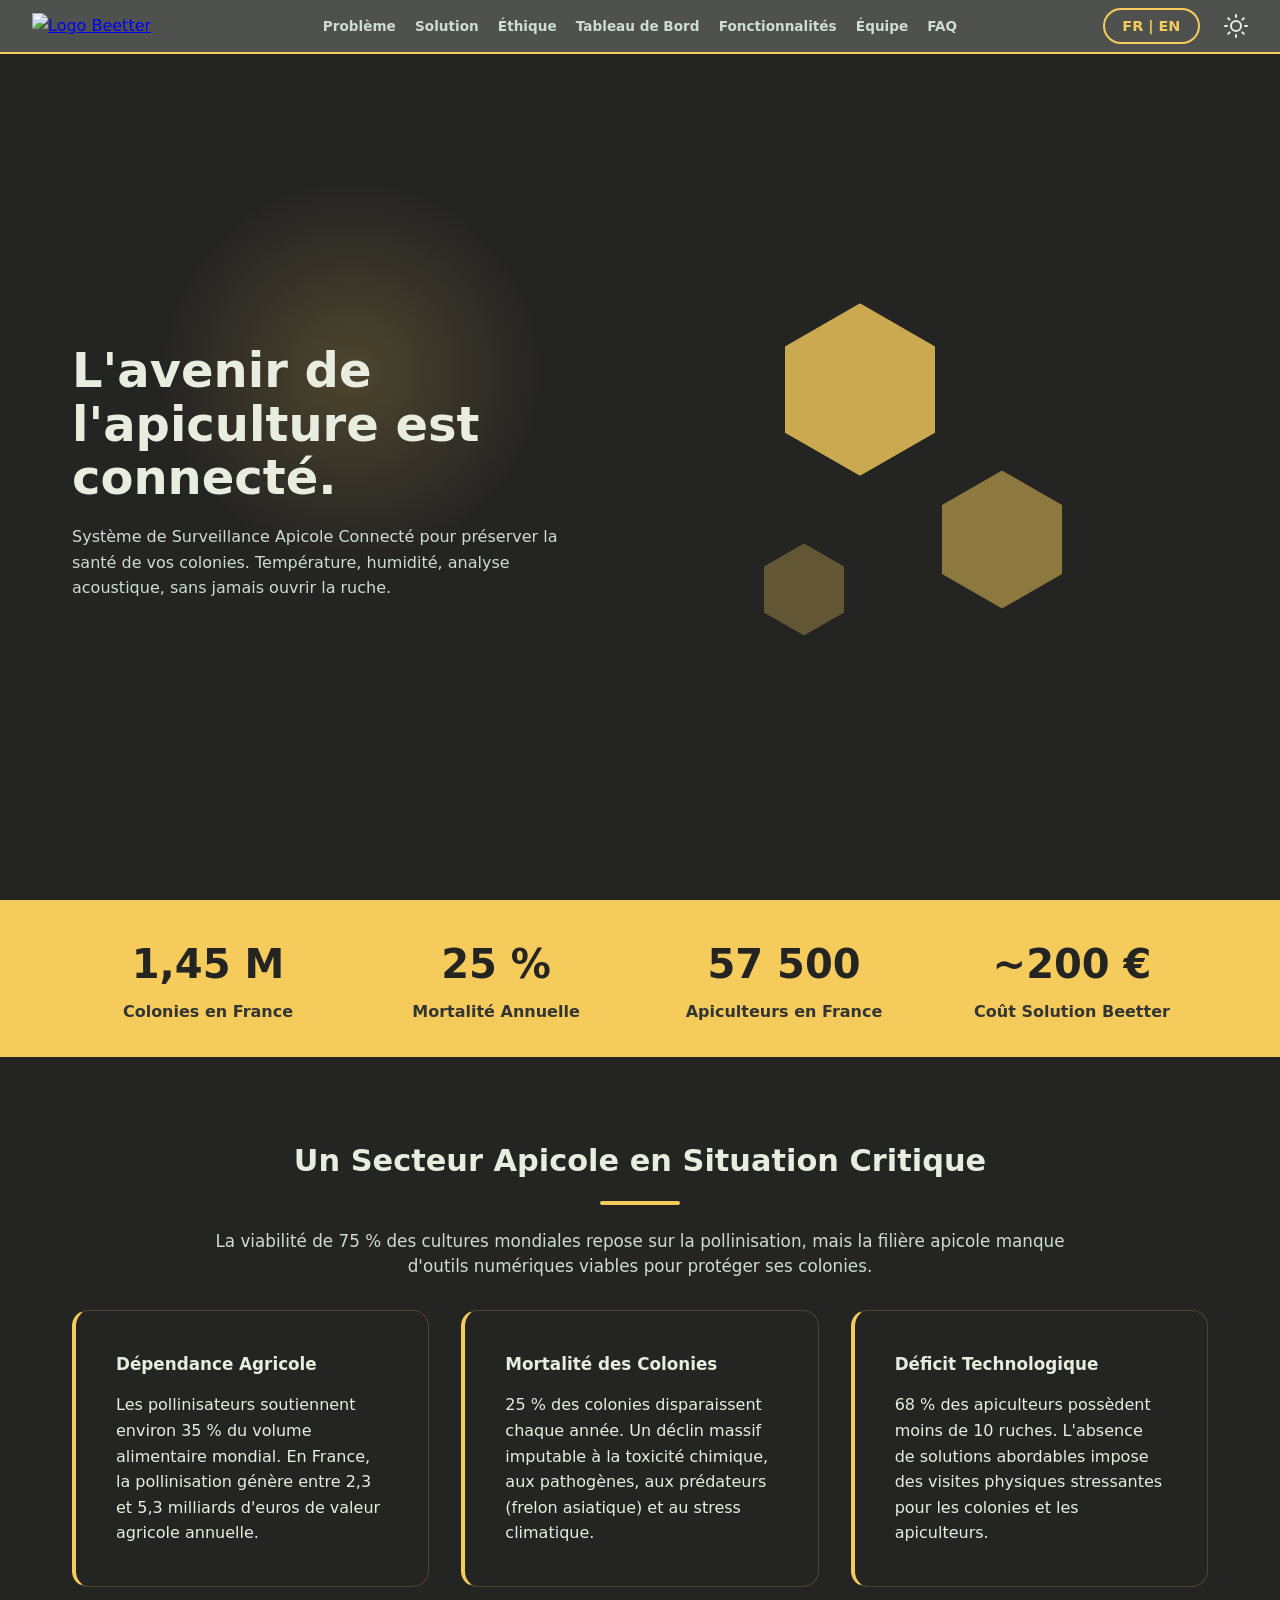
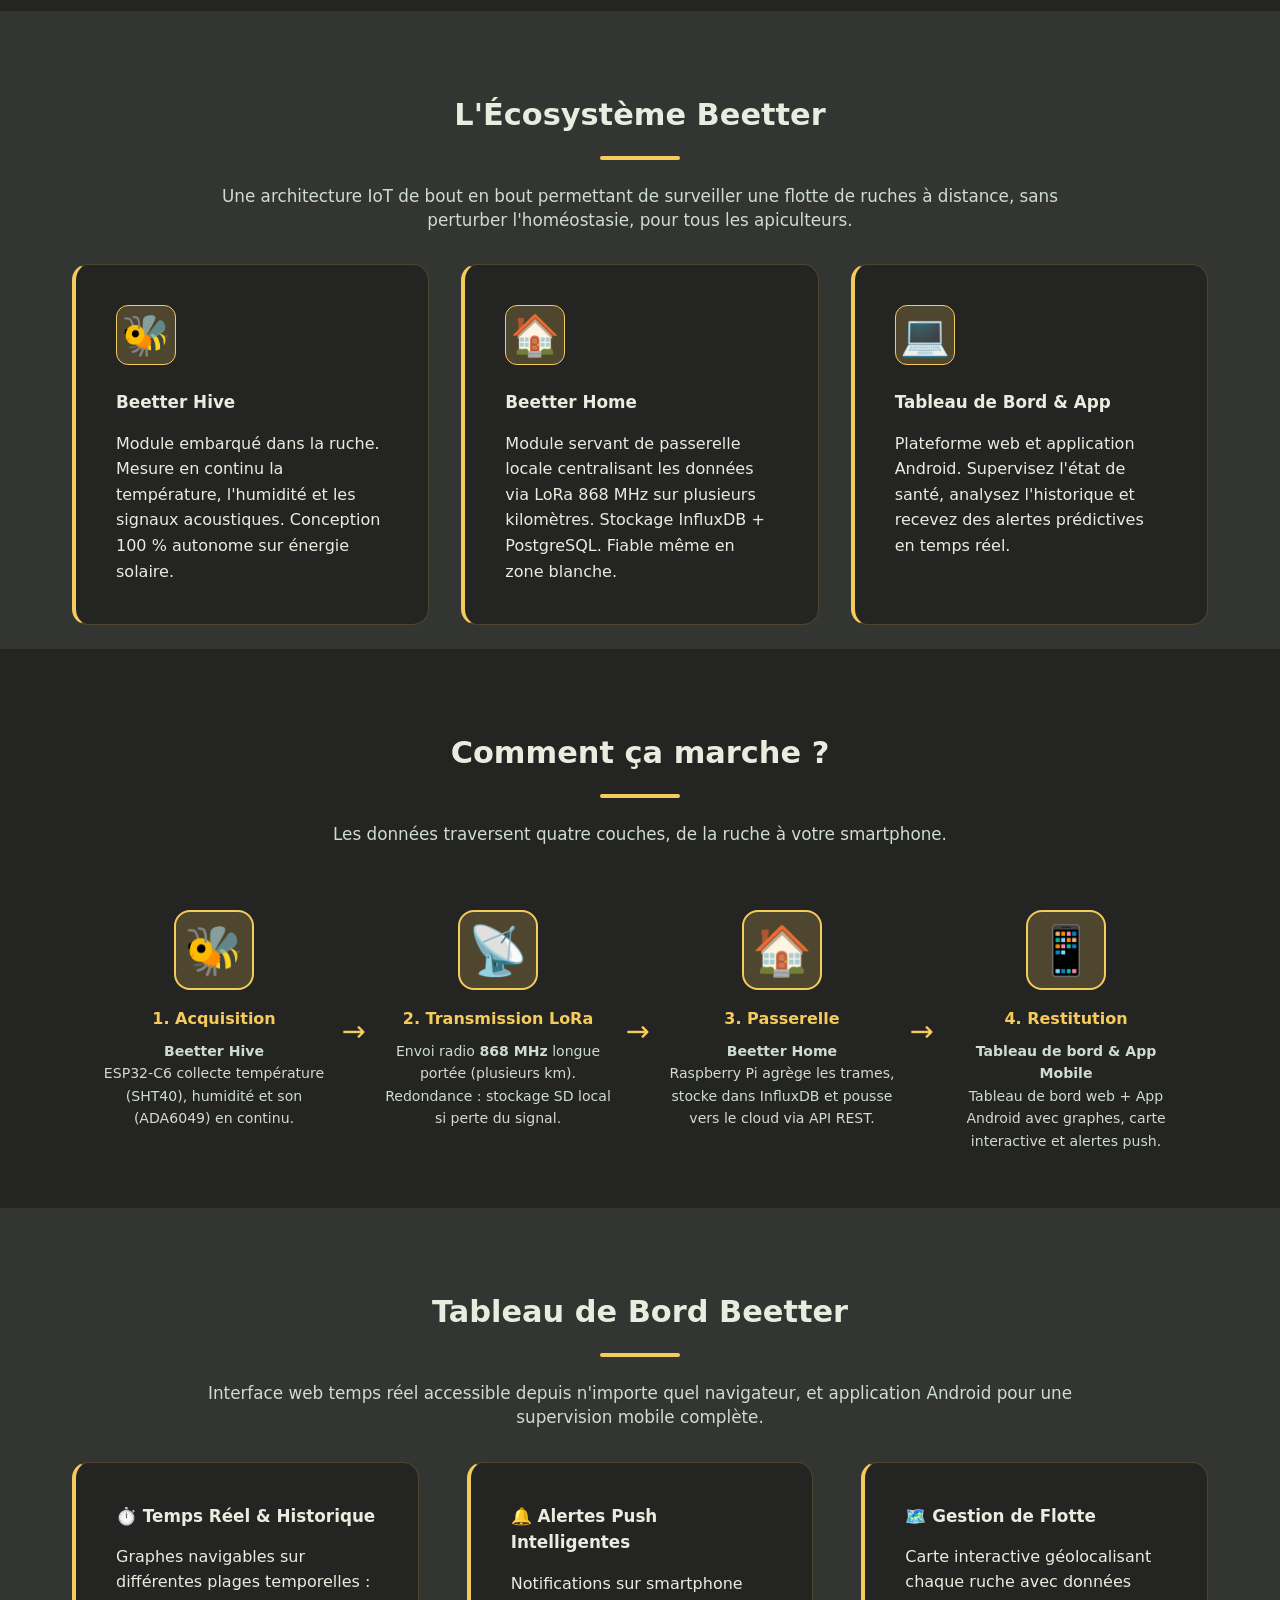
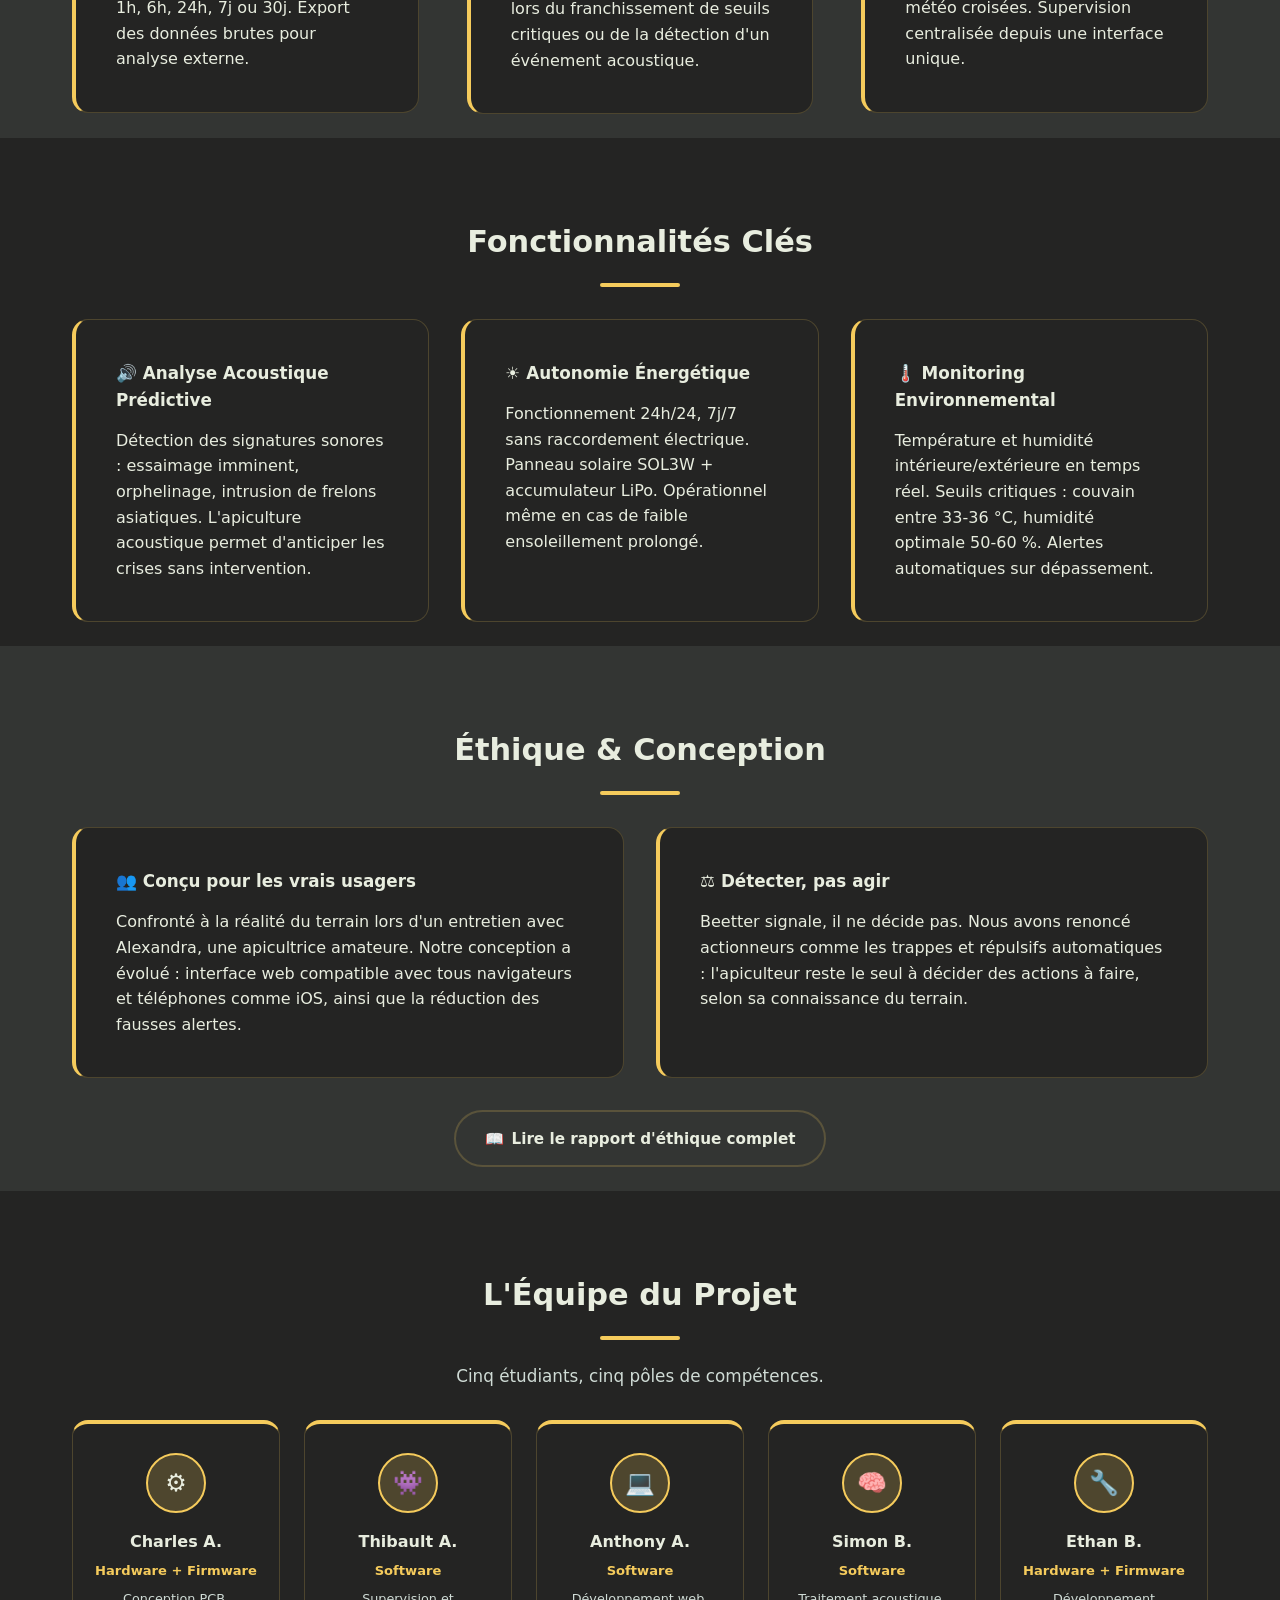
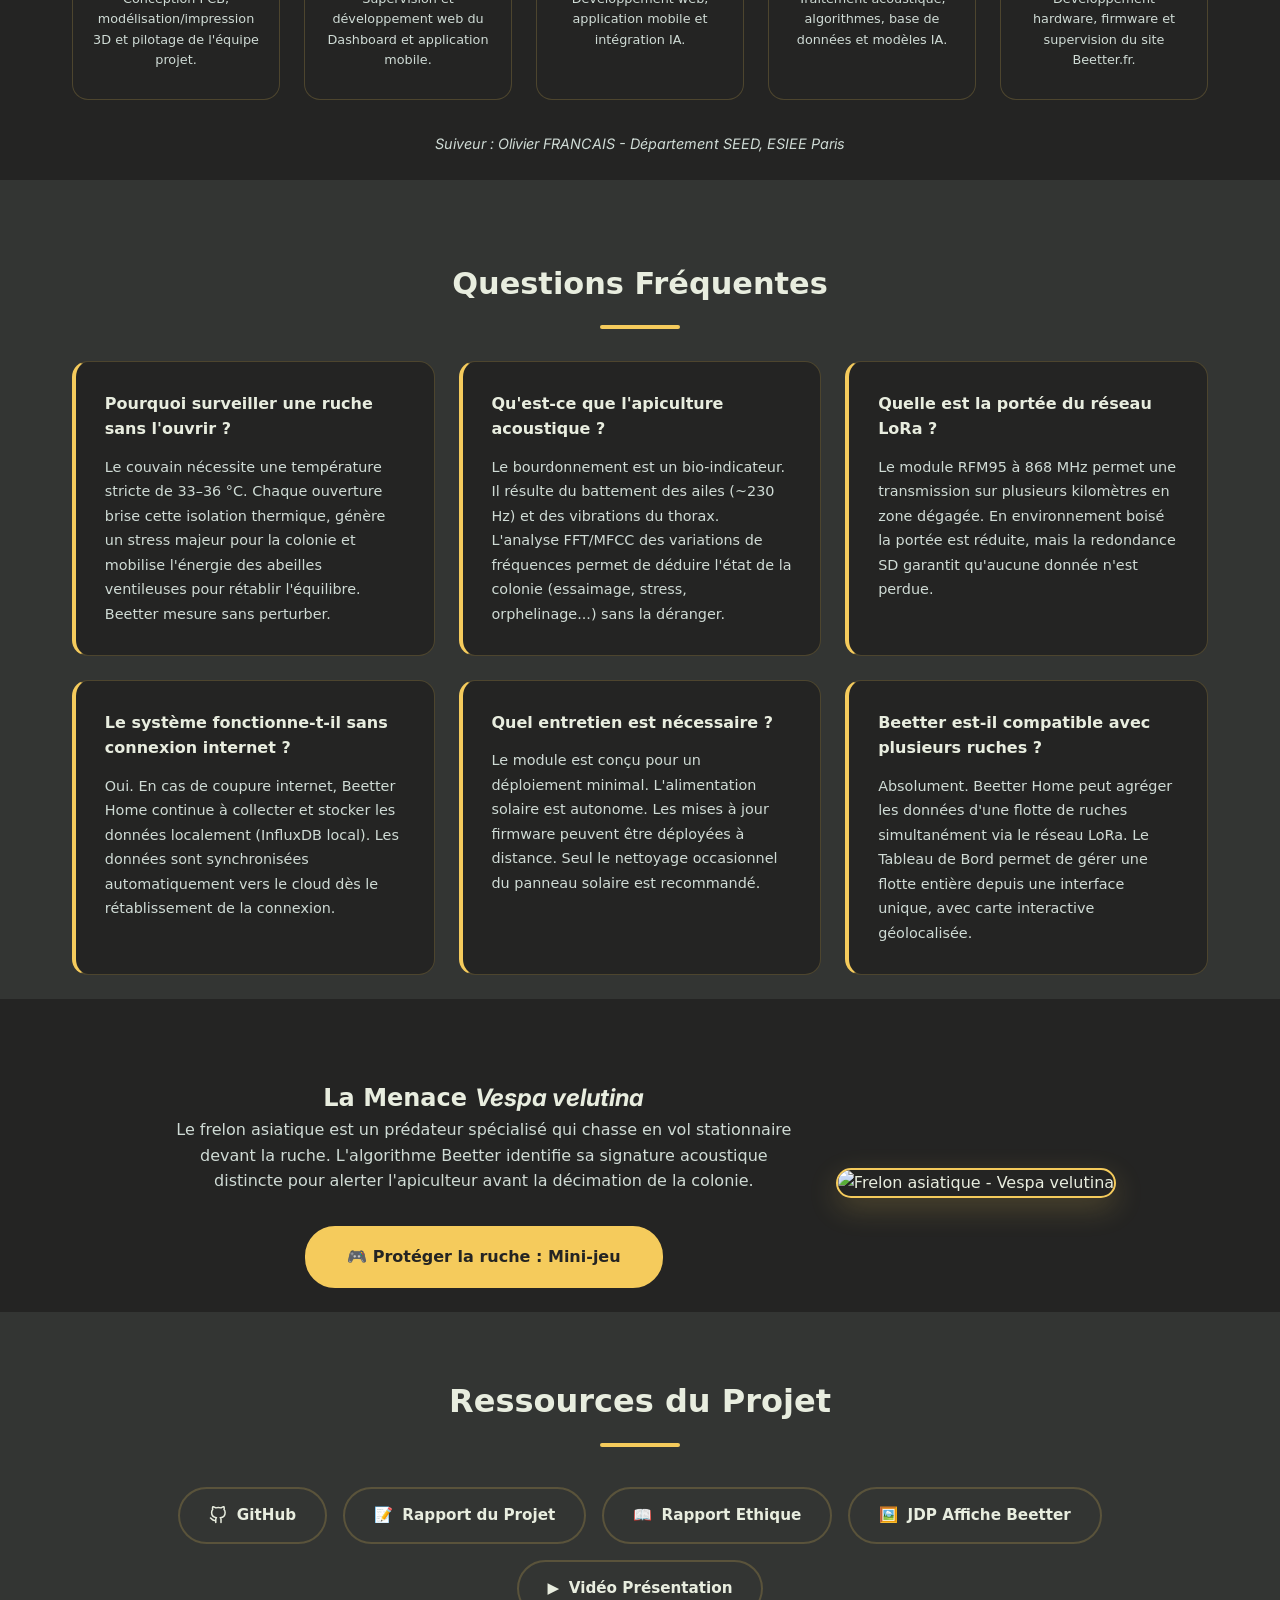
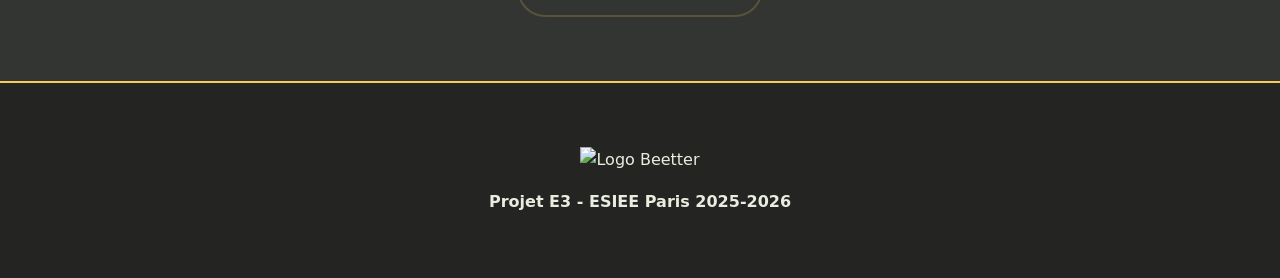
==== website/index.html @ 5e24d837 "fix : poster + ytb link" ====
<!DOCTYPE html>
<html lang="fr">
<!-- Page uses bilingual spans with lang-specific classes. FR/EN content is toggled by updating the root lang attribute. -->
<head>
    <meta charset="UTF-8">
    <meta name="viewport" content="width=device-width, initial-scale=1.0">

    <!-- SEO -->
    <title>Beetter - Surveillance apicole</title>
    <meta name="description" content="Système de Surveillance Apicole Connecté. Visualisation en temps réel de vos ruches : température, humidité, analyse acoustique prédictive.">

    <!-- Open Graph (partage réseaux sociaux) -->
    <meta property="og:title" content="Beetter - Surveillance apicole">
    <meta property="og:description" content="Système de Surveillance Apicole Connecté pour préserver la santé de vos colonies. Température, humidité, analyse acoustique, sans jamais ouvrir la ruche.">
    <meta property="og:image" content="https://beetter.fr/Logo_B.png">
    <meta property="og:url" content="https://beetter.fr">
    <meta property="og:type" content="website">
    <meta name="twitter:card" content="summary_large_image">

    <!-- Favicon -->
    <link rel="icon" type="image/png" href="Logo_B.png">

    <!-- Polices : preconnect avant le chargement pour éviter le FOIT sur OVH -->
    <link rel="preconnect" href="https://fonts.googleapis.com">
    <link rel="preconnect" href="https://fonts.gstatic.com" crossorigin>
    <link href="https://fonts.googleapis.com/css2?family=Inter:wght@300;400;600;800&display=swap" rel="stylesheet">

    <!-- CSS local après les polices -->
    <link rel="stylesheet" href="style.css">
    <style>
        /* Bouton FR|EN — harmonisé avec mini-jeu.html */
        .lang-btn {
            display: inline-flex;
            align-items: center;
            justify-content: center;
            padding: 0.5rem 1.1rem;
            font-family: 'Inter', system-ui, sans-serif;
            font-size: 0.9rem;
            font-weight: 700;
            border: 2px solid var(--accent);
            border-radius: 20px;
            background: transparent;
            color: var(--accent);
            cursor: pointer;
            white-space: nowrap;
            transition: transform 0.2s ease, box-shadow 0.2s ease,
                        background-color 0.2s ease, color 0.2s ease;
        }
        .lang-btn:hover {
            background-color: var(--accent);
            color: #242423;
            transform: translateY(-1px);
            box-shadow: 0 6px 14px var(--shadow-accent);
        }
        /* Centrage pour la section Vespa velutina */
        .vespa-grid {
            display: flex;
            align-items: center;
            justify-content: center;
            gap: 2rem;
            flex-wrap: wrap;
        }
        .vespa-grid .game-content {
            text-align: center;
            max-width: 640px;
        }
        .vespa-grid .game-image {
            display: flex;
            justify-content: center;
        }
    </style>
</head>
<body>

    <!-- ══════════════════════ NAVBAR ══════════════════════ -->
    <!-- Main site navigation with logo, section anchors, language and theme toggles. -->
    <nav class="navbar">
        <a href="#" class="logo">
            <img src="Logo Beetter.svg" alt="Logo Beetter" class="logo-img">
        </a>

        <!-- Scrim overlay (mobile) -->
        <div class="nav-scrim" id="nav-scrim"></div>

        <ul class="nav-links" id="nav-links">
            <li><a href="#problematique" class="lang-fr">Problème</a><a href="#problematique" class="lang-en">Problem</a></li>
            <li><a href="#solution" class="lang-fr">Solution</a><a href="#solution" class="lang-en">Solution</a></li>
            <li><a href="#ethique" class="lang-fr">Éthique</a><a href="#ethique" class="lang-en">Ethics</a></li>
            <li><a href="#dashboard" class="lang-fr">Tableau de Bord</a><a href="#dashboard" class="lang-en">Dashboard</a></li>
            <li><a href="#technologie" class="lang-fr">Fonctionnalités</a><a href="#technologie" class="lang-en">Features</a></li>
            <li><a href="#equipe" class="lang-fr">Équipe</a><a href="#equipe" class="lang-en">Team</a></li>
            <li><a href="#faq">FAQ</a></li>
        </ul>

        <div class="nav-controls">
            <button id="lang-toggle" class="lang-btn" aria-label="Changer de langue">FR | EN</button>
            <button id="theme-toggle" class="theme-btn" aria-label="Basculer le thème">
                <svg id="moon-icon" xmlns="http://www.w3.org/2000/svg" width="24" height="24" viewBox="0 0 24 24" fill="none" stroke="currentColor" stroke-width="2" stroke-linecap="round" stroke-linejoin="round"><path d="M21 12.79A9 9 0 1 1 11.21 3 7 7 0 0 0 21 12.79z"></path></svg>
                <svg id="sun-icon" xmlns="http://www.w3.org/2000/svg" width="24" height="24" viewBox="0 0 24 24" fill="none" stroke="currentColor" stroke-width="2" stroke-linecap="round" stroke-linejoin="round" style="display:none;"><circle cx="12" cy="12" r="5"></circle><line x1="12" y1="1" x2="12" y2="3"></line><line x1="12" y1="21" x2="12" y2="23"></line><line x1="4.22" y1="4.22" x2="5.64" y2="5.64"></line><line x1="18.36" y1="18.36" x2="19.78" y2="19.78"></line><line x1="1" y1="12" x2="3" y2="12"></line><line x1="21" y1="12" x2="23" y2="12"></line><line x1="4.22" y1="19.78" x2="5.64" y2="18.36"></line><line x1="18.36" y1="5.64" x2="19.78" y2="4.22"></line></svg>
            </button>
            <button class="hamburger" id="hamburger" aria-label="Ouvrir le menu" aria-expanded="false">
                <span></span><span></span><span></span>
            </button>
        </div>
    </nav>

    <!-- ══════════════════════ HERO ══════════════════════ -->
    <!-- Landing section with the product message and visual hero artwork. -->
    <header class="hero">
        <div class="hero-content">
            <!-- Un seul h1 par page pour le SEO, les deux langues dans des spans -->
            <h1>
                <span class="lang-fr">L'avenir de l'apiculture est connecté.</span>
                <span class="lang-en">The future of beekeeping is connected.</span>
            </h1>
            <p class="lang-fr">Système de Surveillance Apicole Connecté pour préserver la santé de vos colonies. Température, humidité, analyse acoustique, sans jamais ouvrir la ruche.</p>
            <p class="lang-en">Connected Beekeeping Monitoring System to preserve the health of your colonies. Temperature, humidity, acoustic analysis, without ever opening the hive.</p>
        </div>
        <div class="hero-graphic" aria-hidden="true">
            <div class="hexagon hex-1"></div>
            <div class="hexagon hex-2"></div>
            <div class="hexagon hex-3"></div>
        </div>
    </header>

    <!-- ══════════════════════ STATS ══════════════════════ -->
    <section class="stats-banner" aria-label="Chiffres clés">
        <div class="container grid-3">
            <div class="stat-item">
                <p class="stat-value">1,45 M</p>
                <p class="lang-fr stat-label">Colonies en France</p>
                <p class="lang-en stat-label">Colonies in France</p>
            </div>
            <div class="stat-item">
                <p class="stat-value">25 %</p>
                <p class="lang-fr stat-label">Mortalité Annuelle</p>
                <p class="lang-en stat-label">Annual Mortality</p>
            </div>
            <div class="stat-item">
                <p class="stat-value">57 500</p>
                <p class="lang-fr stat-label">Apiculteurs en France</p>
                <p class="lang-en stat-label">Beekeepers in France</p>
            </div>
            <div class="stat-item">
                <p class="stat-value">~200 €</p>
                <p class="lang-fr stat-label">Coût Solution Beetter</p>
                <p class="lang-en stat-label">Beetter Solution Cost</p>
            </div>
        </div>
    </section>

    <!-- ══════════════════════ PROBLÈME ══════════════════════ -->
    <section id="problematique" class="section">
        <div class="container">
            <div class="section-header">
                <h2>
                    <span class="lang-fr">Un Secteur Apicole en Situation Critique</span>
                    <span class="lang-en">An Apicultural Sector in Critical Condition</span>
                </h2>
                <div class="divider"></div>
                <p class="subtitle lang-fr">La viabilité de 75 % des cultures mondiales repose sur la pollinisation, mais la filière apicole manque d'outils numériques viables pour protéger ses colonies.</p>
                <p class="subtitle lang-en">The viability of 75% of global crops relies on pollination, yet the beekeeping sector lacks viable digital tools to protect its colonies.</p>
            </div>
            <div class="grid-3">
                <div class="card">
                    <h3 class="lang-fr">Dépendance Agricole</h3>
                    <h3 class="lang-en">Agricultural Dependency</h3>
                    <p class="lang-fr">Les pollinisateurs soutiennent environ 35 % du volume alimentaire mondial. En France, la pollinisation génère entre 2,3 et 5,3 milliards d'euros de valeur agricole annuelle.</p>
                    <p class="lang-en">Pollinators support about 35% of global food volume. In France, pollination generates between 2.3 and 5.3 billion euros in annual agricultural value.</p>
                </div>
                <div class="card">
                    <h3 class="lang-fr">Mortalité des Colonies</h3>
                    <h3 class="lang-en">Colony Mortality</h3>
                    <p class="lang-fr">25 % des colonies disparaissent chaque année. Un déclin massif imputable à la toxicité chimique, aux pathogènes, aux prédateurs (frelon asiatique) et au stress climatique.</p>
                    <p class="lang-en">25% of colonies disappear each year. A massive decline attributable to chemical toxicity, pathogens, predators (Asian hornet), and climatic stress.</p>
                </div>
                <div class="card">
                    <h3 class="lang-fr">Déficit Technologique</h3>
                    <h3 class="lang-en">Technological Deficit</h3>
                    <p class="lang-fr">68 % des apiculteurs possèdent moins de 10 ruches. L'absence de solutions abordables impose des visites physiques stressantes pour les colonies et les apiculteurs.</p>
                    <p class="lang-en">68% of beekeepers own fewer than 10 hives. The lack of affordable solutions forces stressful physical visits for both colonies and beekeepers.</p>
                </div>
            </div>
        </div>
    </section>

    <!-- ══════════════════════ SOLUTION / ÉCOSYSTÈME ══════════════════════ -->
    <section id="solution" class="section bg-alt">
        <div class="container">
            <div class="section-header">
                <h2>
                    <span class="lang-fr">L'Écosystème Beetter</span>
                    <span class="lang-en">The Beetter Ecosystem</span>
                </h2>
                <div class="divider"></div>
                <p class="subtitle lang-fr">Une architecture IoT de bout en bout permettant de surveiller une flotte de ruches à distance, sans perturber l'homéostasie, pour tous les apiculteurs.</p>
                <p class="subtitle lang-en">An end-to-end IoT architecture enabling remote monitoring of a hive fleet, without disrupting homeostasis, for all beekeepers.</p>
            </div>
            <div class="grid-3">
                <div class="feature-box">
                    <div class="feature-icon" aria-hidden="true">🐝</div>
                    <h3>Beetter Hive</h3>
                    <p class="lang-fr">Module embarqué dans la ruche. Mesure en continu la température, l'humidité et les signaux acoustiques. Conception 100 % autonome sur énergie solaire.</p>
                    <p class="lang-en">In-hive embedded module. Continuously measures temperature, humidity, and acoustic signals. 100% autonomous solar-powered design.</p>
                </div>
                <div class="feature-box">
                    <div class="feature-icon" aria-hidden="true">🏠</div>
                    <h3>Beetter Home</h3>
                    <p class="lang-fr">Module servant de passerelle locale centralisant les données via LoRa 868 MHz sur plusieurs kilomètres. Stockage InfluxDB + PostgreSQL. Fiable même en zone blanche.</p>
                    <p class="lang-en">Local gateway centralizing data via LoRa 868 MHz over several kilometers. InfluxDB + PostgreSQL storage. Reliable even in dead zones.</p>
                </div>
                <div class="feature-box">
                    <div class="feature-icon" aria-hidden="true">💻</div>
                    <h3>
                        <span class="lang-fr">Tableau de Bord &amp; App</span>
                        <span class="lang-en">Dashboard &amp; App</span>
                    </h3>
                    <p class="lang-fr">Plateforme web et application Android. Supervisez l'état de santé, analysez l'historique et recevez des alertes prédictives en temps réel.</p>
                    <p class="lang-en">Web platform and Android app. Monitor health status, analyze history, and receive predictive alerts in real time.</p>
                </div>
            </div>
        </div>
    </section>

    <!-- ══════════════════════ COMMENT ÇA MARCHE ══════════════════════ -->
    <section id="comment" class="section">
        <div class="container">
            <div class="section-header">
                <h2>
                    <span class="lang-fr">Comment ça marche ?</span>
                    <span class="lang-en">How does it work?</span>
                </h2>
                <div class="divider"></div>
                <p class="subtitle lang-fr">Les données traversent quatre couches, de la ruche à votre smartphone.</p>
                <p class="subtitle lang-en">Data travels through four layers, from the hive to your smartphone.</p>
            </div>
            <div class="flow-grid">
                <div class="flow-step">
                    <div class="flow-icon" aria-hidden="true">🐝</div>
                    <h4 class="lang-fr">1. Acquisition</h4>
                    <h4 class="lang-en">1. Acquisition</h4>
                    <p class="lang-fr"><strong>Beetter Hive</strong><br>ESP32-C6 collecte température (SHT40), humidité et son (ADA6049) en continu.</p>
                    <p class="lang-en"><strong>Beetter Hive</strong><br>ESP32-C6 continuously collects temperature (SHT40), humidity and sound (ADA6049).</p>
                </div>
                <div class="flow-step">
                    <div class="flow-icon" aria-hidden="true">📡</div>
                    <h4 class="lang-fr">2. Transmission LoRa</h4>
                    <h4 class="lang-en">2. LoRa Transmission</h4>
                    <p class="lang-fr">Envoi radio <strong>868 MHz</strong> longue portée (plusieurs km). Redondance : stockage SD local si perte du signal.</p>
                    <p class="lang-en"><strong>868 MHz</strong> long-range radio (several km). Redundancy: local SD storage if signal is lost.</p>
                </div>
                <div class="flow-step">
                    <div class="flow-icon" aria-hidden="true">🏠</div>
                    <h4 class="lang-fr">3. Passerelle</h4>
                    <h4 class="lang-en">3. Gateway</h4>
                    <p class="lang-fr"><strong>Beetter Home</strong><br>Raspberry Pi agrège les trames, stocke dans InfluxDB et pousse vers le cloud via API REST.</p>
                    <p class="lang-en"><strong>Beetter Home</strong><br>Raspberry Pi aggregates frames, stores in InfluxDB, and pushes to cloud via REST API.</p>
                </div>
                <div class="flow-step">
                    <div class="flow-icon" aria-hidden="true">📱</div>
                    <h4 class="lang-fr">4. Restitution</h4>
                    <h4 class="lang-en">4. Display</h4>
                    <p class="lang-fr"><strong>Tableau de bord &amp; App Mobile</strong><br>Tableau de bord web + App Android avec graphes, carte interactive et alertes push.</p>
                    <p class="lang-en"><strong>Dashboard &amp; App</strong><br>Web dashboard + Android app with graphs, interactive map, and push alerts.</p>
                </div>
            </div>
        </div>
    </section>

    <!-- ══════════════════════ DASHBOARD PREVIEW ══════════════════════ -->
    <section id="dashboard" class="section bg-alt">
        <div class="container">
            <div class="section-header">
                <h2>
                    <span class="lang-fr">Tableau de Bord Beetter</span>
                    <span class="lang-en">Beetter Dashboard</span>
                </h2>
                <div class="divider"></div>
                <p class="subtitle lang-fr">Interface web temps réel accessible depuis n'importe quel navigateur, et application Android pour une supervision mobile complète.</p>
                <p class="subtitle lang-en">Real-time web interface accessible from any browser, and Android app for complete mobile supervision.</p>
            </div>
            <div class="grid-2 dashboard-features">
                <div class="tech-item">
                    <h3 class="lang-fr">⏱️ Temps Réel &amp; Historique</h3>
                    <h3 class="lang-en">⏱️ Real-Time &amp; History</h3>
                    <p class="lang-fr">Graphes navigables sur différentes plages temporelles : 1h, 6h, 24h, 7j ou 30j. Export des données brutes pour analyse externe.</p>
                    <p class="lang-en">Navigable graphs over different time ranges : 1h, 6h, 24h, 7d, or 30d. Raw data export for external analysis.</p>
                </div>
                <div class="tech-item">
                    <h3 class="lang-fr">🔔 Alertes Push Intelligentes</h3>
                    <h3 class="lang-en">🔔 Smart Push Alerts</h3>
                    <p class="lang-fr">Notifications sur smartphone lors du franchissement de seuils critiques ou de la détection d'un événement acoustique.</p>
                    <p class="lang-en">Smartphone notifications when critical thresholds are crossed or an acoustic event is detected.</p>
                </div>
                <div class="tech-item">
                    <h3 class="lang-fr">🗺️ Gestion de Flotte</h3>
                    <h3 class="lang-en">🗺️ Fleet Management</h3>
                    <p class="lang-fr">Carte interactive géolocalisant chaque ruche avec données météo croisées. Supervision centralisée depuis une interface unique.</p>
                    <p class="lang-en">Interactive map geolocating each hive with cross-referenced weather data. Centralized supervision from a single interface.</p>
                </div>
            </div>
        </div>
    </section>

    <!-- ══════════════════════ FONCTIONNALITÉS ══════════════════════ -->
    <section id="technologie" class="section">
        <div class="container">
            <div class="section-header">
                <h2>
                    <span class="lang-fr">Fonctionnalités Clés</span>
                    <span class="lang-en">Key Features</span>
                </h2>
                <div class="divider"></div>
            </div>
            <div class="grid-2">
                <div class="tech-item">
                    <h3 class="lang-fr">🔊 Analyse Acoustique Prédictive</h3>
                    <h3 class="lang-en">🔊 Predictive Acoustic Analysis</h3>
                    <p class="lang-fr">Détection des signatures sonores : essaimage imminent, orphelinage, intrusion de frelons asiatiques. L'apiculture acoustique permet d'anticiper les crises sans intervention.</p>
                    <p class="lang-en">Detection of sound signatures: imminent swarming, queenless colony, Asian hornet intrusion. Acoustic beekeeping enables anticipating crises without intervention.</p>
                </div>
                <div class="tech-item">
                    <h3 class="lang-fr">☀️ Autonomie Énergétique</h3>
                    <h3 class="lang-en">☀️ Energy Autonomy</h3>
                    <p class="lang-fr">Fonctionnement 24h/24, 7j/7 sans raccordement électrique. Panneau solaire SOL3W + accumulateur LiPo. Opérationnel même en cas de faible ensoleillement prolongé.</p>
                    <p class="lang-en">24/7 operation without electrical connection. SOL3W solar panel + LiPo battery. Operational even during prolonged low sunlight.</p>
                </div>
                <div class="tech-item">
                    <h3 class="lang-fr">🌡️ Monitoring Environnemental</h3>
                    <h3 class="lang-en">🌡️ Environmental Monitoring</h3>
                    <p class="lang-fr">Température et humidité intérieure/extérieure en temps réel. Seuils critiques : couvain entre 33-36 °C, humidité optimale 50-60 %. Alertes automatiques sur dépassement.</p>
                    <p class="lang-en">Real-time interior/exterior temperature and humidity. Critical thresholds: brood between 33-36°C, optimal humidity 50-60%. Automatic alerts on threshold breach.</p>
                </div>
            </div>
        </div>
    </section>

    <!-- ══════════════════════ ÉTHIQUE ══════════════════════ -->
    <section id="ethique" class="section bg-alt">
        <div class="container">
            <div class="section-header">
                <h2>
                    <span class="lang-fr">Éthique &amp; Conception</span>
                    <span class="lang-en">Ethics &amp; Design</span>
                </h2>
                <div class="divider"></div>
            </div>
            <div class="grid-2">
                <div class="card">
                    <h3 class="lang-fr">👥 Conçu pour les vrais usagers</h3>
                    <h3 class="lang-en">👥 Designed for Real Users</h3>
                    <p class="lang-fr">Confronté à la réalité du terrain lors d'un entretien avec Alexandra, une apicultrice amateure. Notre conception a évolué : interface web compatible avec tous navigateurs et téléphones comme iOS, ainsi que la réduction des fausses alertes.</p>
                    <p class="lang-en">Challenged by field reality through an interview with Alexandra, an amateur beekeeper. Our design evolved : web interface compatible with all browsers and mobile devices, as well as reducing false alarms.</p>
                </div>
                <div class="card">
                    <h3 class="lang-fr">⚖️ Détecter, pas agir</h3>
                    <h3 class="lang-en">⚖️ Detect, Not Act</h3>
                    <p class="lang-fr">Beetter signale, il ne décide pas. Nous avons renoncé actionneurs comme les trappes et répulsifs automatiques : l'apiculteur reste le seul à décider des actions à faire, selon sa connaissance du terrain.</p>
                    <p class="lang-en">Beetter provides alerts, it does not make decisions. We have opted out of using devices such as automatic hive covers and repellents : the beekeeper remains the sole decision-maker regarding what actions to take, based on their knowledge of the site.</p>
                </div>
            </div>
            <p style="text-align:center; margin-top: 2rem;">
                <a href="Rapport_Ethique_BERDUGO_AZZA_AGUEH_AUCOUTURIER_BOURGOIS.pdf" target="_blank" rel="noopener noreferrer" class="resource-btn resource-btn-secondary" style="display:inline-flex; align-items:center; gap:0.5rem; margin: 0 auto;">
                    <span aria-hidden="true">📖</span>
                    <span class="lang-fr">Lire le rapport d'éthique complet</span>
                    <span class="lang-en">Read the full ethics report</span>
                </a>
            </p>
        </div>
    </section>


    <!-- ══════════════════════ ÉQUIPE ══════════════════════ -->
    <section id="equipe" class="section">
        <div class="container">
            <div class="section-header">
                <h2>
                    <span class="lang-fr">L'Équipe du Projet</span>
                    <span class="lang-en">The Project Team</span>
                </h2>
                <div class="divider"></div>
                <p class="subtitle lang-fr">Cinq étudiants, cinq pôles de compétences.</p>
                <p class="subtitle lang-en">Five students, five areas of expertise.</p>
            </div>
            <div class="team-grid">
                <div class="team-card">
                    <div class="team-avatar" aria-hidden="true">⚙️</div>
                    <div class="team-name">Charles A.</div>
                    <div class="team-role lang-fr">Hardware + Firmware</div>
                    <div class="team-role lang-en">Hardware + Firmware</div>
                    <div class="team-desc lang-fr">Conception PCB, modélisation/impression 3D et pilotage de l'équipe projet.</div>
                    <div class="team-desc lang-en">PCB design and 3D modeling/printing and project team leadership.</div>
                </div>
                <div class="team-card">
                    <div class="team-avatar" aria-hidden="true">👾</div>
                    <div class="team-name">Thibault A.</div>
                    <div class="team-role lang-fr">Software</div>
                    <div class="team-role lang-en">Software</div>
                    <div class="team-desc lang-fr">Supervision et développement web du Dashboard et application mobile.</div>
                    <div class="team-desc lang-en">Dashboard Oversight and Web Development and mobile applications.</div>
                </div>
                <div class="team-card">
                    <div class="team-avatar" aria-hidden="true">💻</div>
                    <div class="team-name">Anthony A.</div>
                    <div class="team-role lang-fr">Software</div>
                    <div class="team-role lang-en">Software</div>
                    <div class="team-desc lang-fr">Développement web, application mobile et intégration IA.</div>
                    <div class="team-desc lang-en">Web, mobile app development and AI integration.</div>
                </div>
                <div class="team-card">
                    <div class="team-avatar" aria-hidden="true">🧠</div>
                    <div class="team-name">Simon B.</div>
                    <div class="team-role lang-fr">Software</div>
                    <div class="team-role lang-en">Software</div>
                    <div class="team-desc lang-fr">Traitement acoustique, algorithmes, base de données et modèles IA.</div>
                    <div class="team-desc lang-en">Acoustic processing, algorithms, database and AI models.</div>
                </div>
                <div class="team-card">
                    <div class="team-avatar" aria-hidden="true">🔧</div>
                    <div class="team-name">Ethan B.</div>
                    <div class="team-role lang-fr">Hardware + Firmware</div>
                    <div class="team-role lang-en">Hardware + Firmware</div>
                    <div class="team-desc lang-fr">Développement hardware, firmware et supervision du site Beetter.fr.</div>
                    <div class="team-desc lang-en">Hardware and firmware development with Beetter.fr oversight.</div>
                </div>
            </div>
            <p class="footer-supervisor">
                    <em class="lang-fr">Suiveur : Olivier FRANCAIS - Département SEED, ESIEE Paris</em>
                    <em class="lang-en">Supervisor: Olivier FRANCAIS - SEED Department, ESIEE Paris</em>
            </p>
        </div>
    </section>

    <!-- ══════════════════════ FAQ ══════════════════════ -->
    <section id="faq" class="section bg-alt">
        <div class="container">
            <div class="section-header">
                <h2>
                    <span class="lang-fr">Questions Fréquentes</span>
                    <span class="lang-en">Frequently Asked Questions</span>
                </h2>
                <div class="divider"></div>
            </div>
            <div class="faq-grid">
                <div class="faq-item">
                    <div class="faq-q lang-fr">Pourquoi surveiller une ruche sans l'ouvrir ?</div>
                    <div class="faq-q lang-en">Why monitor a hive without opening it?</div>
                    <div class="faq-a lang-fr">Le couvain nécessite une température stricte de 33–36 °C. Chaque ouverture brise cette isolation thermique, génère un stress majeur pour la colonie et mobilise l'énergie des abeilles ventileuses pour rétablir l'équilibre. Beetter mesure sans perturber.</div>
                    <div class="faq-a lang-en">The brood requires a strict temperature of 33–36°C. Every opening breaks this thermal isolation, causes major stress to the colony and mobilizes the energy of fanning bees to restore balance. Beetter measures without disturbing.</div>
                </div>
                <div class="faq-item">
                    <div class="faq-q lang-fr">Qu'est-ce que l'apiculture acoustique ?</div>
                    <div class="faq-q lang-en">What is acoustic beekeeping?</div>
                    <div class="faq-a lang-fr">Le bourdonnement est un bio-indicateur. Il résulte du battement des ailes (~230 Hz) et des vibrations du thorax. L'analyse FFT/MFCC des variations de fréquences permet de déduire l'état de la colonie (essaimage, stress, orphelinage...) sans la déranger.</div>
                    <div class="faq-a lang-en">Buzzing is a bio-indicator. It results from wing beats (~230 Hz) and thorax vibrations. FFT/MFCC analysis of frequency variations enables deducing the colony state (swarming, stress, queenlessness...) without disturbing it.</div>
                </div>
                <div class="faq-item">
                    <div class="faq-q lang-fr">Quelle est la portée du réseau LoRa ?</div>
                    <div class="faq-q lang-en">What is the LoRa network range?</div>
                    <div class="faq-a lang-fr">Le module RFM95 à 868 MHz permet une transmission sur plusieurs kilomètres en zone dégagée. En environnement boisé la portée est réduite, mais la redondance SD garantit qu'aucune donnée n'est perdue.</div>
                    <div class="faq-a lang-en">The RFM95 module at 868 MHz enables transmission over several kilometers in open areas. Range is reduced in wooded environments, but SD redundancy ensures no data is lost.</div>
                </div>
                <div class="faq-item">
                    <div class="faq-q lang-fr">Le système fonctionne-t-il sans connexion internet ?</div>
                    <div class="faq-q lang-en">Does the system work without internet connection?</div>
                    <div class="faq-a lang-fr">Oui. En cas de coupure internet, Beetter Home continue à collecter et stocker les données localement (InfluxDB local). Les données sont synchronisées automatiquement vers le cloud dès le rétablissement de la connexion.</div>
                    <div class="faq-a lang-en">Yes. In case of internet outage, Beetter Home continues to collect and store data locally (local InfluxDB). Data is automatically synced to the cloud once the connection is restored.</div>
                </div>
                <div class="faq-item">
                    <div class="faq-q lang-fr">Quel entretien est nécessaire ?</div>
                    <div class="faq-q lang-en">What maintenance is required?</div>
                    <div class="faq-a lang-fr">Le module est conçu pour un déploiement minimal. L'alimentation solaire est autonome. Les mises à jour firmware peuvent être déployées à distance. Seul le nettoyage occasionnel du panneau solaire est recommandé.</div>
                    <div class="faq-a lang-en">The module is designed for minimal deployment. Solar power is autonomous. Firmware updates can be deployed remotely. Only occasional cleaning of the solar panel is recommended.</div>
                </div>
                <div class="faq-item">
                    <div class="faq-q lang-fr">Beetter est-il compatible avec plusieurs ruches ?</div>
                    <div class="faq-q lang-en">Is Beetter compatible with multiple hives?</div>
                    <div class="faq-a lang-fr">Absolument. Beetter Home peut agréger les données d'une flotte de ruches simultanément via le réseau LoRa. Le Tableau de Bord permet de gérer une flotte entière depuis une interface unique, avec carte interactive géolocalisée.</div>
                    <div class="faq-a lang-en">Absolutely. Beetter Home can collect data from a fleet of hives simultaneously via the LoRa network. The dashboard allows managing an entire fleet from a single interface, with a geolocated interactive map.</div>
                </div>
            </div>
        </div>
    </section>

    <!-- ══════════════════════ VESPA VELUTINA ══════════════════════ -->
    <section id="mini-jeu-section" class="section">
        <div class="container">
            <div class="grid-2 vespa-grid">
                <div class="game-content">
                    <h2>
                        <span class="lang-fr">La Menace <em>Vespa velutina</em></span>
                        <span class="lang-en">The <em>Vespa velutina</em> Threat</span>
                    </h2>
                    <p class="lang-fr vespa-desc">
                        Le frelon asiatique est un prédateur spécialisé qui chasse en vol stationnaire devant la ruche. L'algorithme Beetter identifie sa signature acoustique distincte pour alerter l'apiculteur avant la décimation de la colonie.
                    </p>
                    <p class="lang-en vespa-desc">
                        The Asian hornet is a specialized predator that hunts in a hover flight in front of the hive. The Beetter algorithm identifies its distinct acoustic signature to alert the beekeeper before the colony is decimated.
                    </p>
                    <a href="mini-jeu.html" class="cta-button lang-fr">🎮 Protéger la ruche : Mini-jeu</a>
                    <a href="mini-jeu.html" class="cta-button lang-en">🎮 Protect the Hive: Mini-game</a>
                </div>
                <div class="game-image">
                    <img src="vespa_velutina.jpg" alt="Frelon asiatique - Vespa velutina" class="vespa-img">
                </div>
            </div>
        </div>
    </section>

    <!-- ══════════════════════ RESSOURCES ══════════════════════ -->
    <section class="section bg-alt resources-section">
        <div class="container resources-container">
            <h2 class="resources-title">
                <span class="lang-fr">Ressources du Projet</span>
                <span class="lang-en">Project Resources</span>
            </h2>
            <div class="divider"></div>
            <div class="resources-row">
                <a href="https://github.com/Charlox29/Beetter" target="_blank" rel="noopener noreferrer" class="resource-btn resource-btn-secondary">
                    <svg xmlns="http://www.w3.org/2000/svg" width="18" height="18" viewBox="0 0 24 24" fill="none" stroke="currentColor" stroke-width="2" stroke-linecap="round" stroke-linejoin="round" aria-hidden="true"><path d="M9 19c-5 1.5-5-2.5-7-3m14 6v-3.87a3.37 3.37 0 0 0-.94-2.61c3.14-.35 6.44-1.54 6.44-7A5.44 5.44 0 0 0 20 4.77 5.07 5.07 0 0 0 19.91 1S18.73.65 16 2.48a13.38 13.38 0 0 0-7 0C6.27.65 5.09 1 5.09 1A5.07 5.07 0 0 0 5 4.77a5.44 5.44 0 0 0-1.5 3.78c0 5.42 3.3 6.61 6.44 7A3.37 3.37 0 0 0 9 18.13V22"></path></svg>
                    GitHub
                </a>
                <a href="Rapport_Projet_Beetter.pdf" target="_blank" rel="noopener noreferrer" class="resource-btn resource-btn-secondary">
                    <span aria-hidden="true">📝</span>
                    <span class="lang-fr">Rapport du Projet</span>
                    <span class="lang-en">Project Report</span>
                </a>

                <a href="Rapport_Ethique_BERDUGO_AZZA_AGUEH_AUCOUTURIER_BOURGOIS.pdf" target="_blank" rel="noopener noreferrer" class="resource-btn resource-btn-secondary">
                    <span aria-hidden="true">📖</span>
                    <span class="lang-fr">Rapport Ethique</span>
                    <span class="lang-en">Ethics Report</span>
                </a>

                <a href="JDP_Affiche_Beetter_2026.pdf" target="_blank" rel="noopener noreferrer" class="resource-btn resource-btn-secondary">
                    <span aria-hidden="true">🖼️</span>
                    <span class="lang-fr">JDP Affiche Beetter</span>
                    <span class="lang-en">JDP Beetter Poster</span>
                </a>

                <a href="https://www.youtube.com/watch?v=NE_tEkQl7Ec" target="_blank" rel="noopener noreferrer" class="resource-btn resource-btn-secondary">
                    <span aria-hidden="true">▶️</span>
                    <span class="lang-fr">Vidéo Présentation</span>
                    <span class="lang-en">Presentation Video</span>
                </a>
            </div>
        </div>
    </section>

    <!-- ══════════════════════ FOOTER ══════════════════════ -->
    <footer>
        <div class="container footer-content">
            <div class="footer-logo">
                <img src="Logo Beetter.svg" alt="Logo Beetter" class="logo-img-footer">
            </div>
            <p class="lang-fr">Projet E3 - ESIEE Paris 2025-2026</p>
            <p class="lang-en">E3 Project - ESIEE Paris 2025-2026</p>
        </div>
    </footer>

    <script>
        // === THÈME ===
        const themeBtn = document.getElementById('theme-toggle');
        const sunIcon  = document.getElementById('sun-icon');
        const moonIcon = document.getElementById('moon-icon');
        const html     = document.documentElement;

        html.setAttribute('data-theme', 'dark');
        sunIcon.style.display  = 'block';
        moonIcon.style.display = 'none';

        themeBtn.addEventListener('click', () => {
            const newTheme = html.getAttribute('data-theme') === 'light' ? 'dark' : 'light';
            html.setAttribute('data-theme', newTheme);
            sunIcon.style.display  = newTheme === 'dark' ? 'block' : 'none';
            moonIcon.style.display = newTheme === 'dark' ? 'none'  : 'block';
        });

        // === LANGUE ===
        const langBtn = document.getElementById('lang-toggle');
        langBtn.addEventListener('click', () => {
            const newLang = html.getAttribute('lang') === 'fr' ? 'en' : 'fr';
            html.setAttribute('lang', newLang);
            langBtn.textContent = newLang === 'fr' ? 'FR | EN' : 'EN | FR';
        });

        // === HAMBURGER MENU ===
        const hamburger = document.getElementById('hamburger');
        const navLinks  = document.getElementById('nav-links');
        const navScrim  = document.getElementById('nav-scrim');

        function toggleMenu(open) {
            hamburger.classList.toggle('open', open);
            navLinks.classList.toggle('open', open);
            navScrim.classList.toggle('open', open);
            hamburger.setAttribute('aria-expanded', String(open));
            document.body.classList.toggle('no-scroll', open);
        }

        hamburger.addEventListener('click', () => toggleMenu(!hamburger.classList.contains('open')));
        navScrim.addEventListener('click', () => toggleMenu(false));
        navLinks.querySelectorAll('a').forEach(a => a.addEventListener('click', () => toggleMenu(false)));

        // === INTERSECTION OBSERVER (scroll fade-in) ===
        const animTargets = document.querySelectorAll('.card, .feature-box, .tech-item, .team-card, .faq-item, .flow-step');
        if (window.matchMedia('(prefers-reduced-motion: no-preference)').matches) {
            const io = new IntersectionObserver((entries) => {
                entries.forEach((e, i) => {
                    if (e.isIntersecting) {
                        e.target.style.transitionDelay = (i % 4) * 80 + 'ms';
                        e.target.classList.add('visible');
                        io.unobserve(e.target);
                    }
                });
            }, { threshold: 0.12 });
            animTargets.forEach(el => io.observe(el));
        } else {
            animTargets.forEach(el => el.classList.add('visible'));
        }

        // === SMOOTH SCROLL pour les ancres ===
        document.querySelectorAll('a[href^="#"]').forEach(anchor => {
            anchor.addEventListener('click', function (e) {
                const target = document.querySelector(this.getAttribute('href'));
                if (target) {
                    e.preventDefault();
                    target.scrollIntoView({ behavior: 'smooth', block: 'start' });
                }
            });
        });
    </script>
</body>
</html>
---- website/style.css ----
/* ═══════════════════════════════════════════════════════════ */
/* VARIABLES & RESET */
/* ═══════════════════════════════════════════════════════════ */

@font-face {
    font-family: 'Inter';
    font-style: normal;
    font-weight: 300 800;
    font-display: swap;
    src: local('Inter');
}

/* Couleurs et tokens de base pour le thème clair et le thème sombre. */
:root {
    --bg-primary: #E8EDDF;
    --bg-secondary: #CFDBD5;
    --text-primary: #242423;
    --text-secondary: #333533;
    --accent: #F5CB5C;
    --accent-hover: #e0b642;
    --glass-bg: rgba(207, 219, 213, 0.85);
    --border-color: rgba(36, 36, 35, 0.1);
    --shadow-accent: rgba(245, 203, 92, 0.4);
}

[data-theme="dark"] {
    --bg-primary: #242423;
    --bg-secondary: #333533;
    --text-primary: #E8EDDF;
    --text-secondary: #CFDBD5;
    --accent: #F5CB5C;
    --accent-hover: #ffd970;
    --glass-bg: rgba(85, 87, 85, 0.9);
    --border-color: rgba(245, 203, 92, 0.2);
    --shadow-accent: rgba(245, 203, 92, 0.2);
}

:root:lang(fr) .lang-en { display: none; }
:root:lang(en) .lang-fr { display: none; }

* {
    margin: 0;
    padding: 0;
    box-sizing: border-box;
    cursor: url('data:image/svg+xml;utf8,<svg xmlns="http://www.w3.org/2000/svg" width="32" height="32" style="font-size:24px"><text y="24">🐝</text></svg>') 16 16, auto !important;
}

body {
    font-family: 'Inter', system-ui, -apple-system, BlinkMacSystemFont, 'Segoe UI', Helvetica, Arial, sans-serif;
    background-color: var(--bg-primary);
    color: var(--text-primary);
    transition: background-color 0.3s ease, color 0.3s ease;
    line-height: 1.6;
    overflow-x: hidden;
    overflow-y: auto;
}

body.no-scroll { overflow: hidden; }

/* ═══════════════════════════════════════════════════════════ */
/* LAYOUT */
/* ═══════════════════════════════════════════════════════════ */

.container {
    max-width: 1200px;
    margin: 0 auto;
    padding: 0 2rem;
}

.grid-2 { display: grid; grid-template-columns: repeat(auto-fit, minmax(300px, 1fr)); gap: 2rem; }
.grid-3 { display: grid; grid-template-columns: repeat(auto-fit, minmax(280px, 1fr)); gap: 2rem; }

/* ═══════════════════════════════════════════════════════════ */
/* NAVIGATION */
/* ═══════════════════════════════════════════════════════════ */

.navbar {
    position: fixed;
    top: 0;
    width: 100%;
    padding: 0.5rem 2rem;
    display: flex;
    justify-content: space-between;
    align-items: center;
    background: var(--glass-bg);
    backdrop-filter: blur(12px);
    -webkit-backdrop-filter: blur(12px);
    z-index: 1000;
    border-bottom: 2px solid var(--accent);
    transition: background 0.3s ease;
}

.logo-img {
    height: 50px;
    width: auto;
    object-fit: contain;
}

.nav-links {
    display: flex;
    align-items: center;
    gap: 1.2rem;
    list-style: none;
}

/* Center nav links horizontally in the navbar on larger screens */
@media (min-width: 901px) {
    .nav-links {
        position: absolute;
        left: 50%;
        top: 50%;
        transform: translate(-50%, -50%);
        z-index: 1001;
        gap: 1.2rem;
    }
}

.nav-links a {
    font-size: 0.85rem;
    font-weight: 600;
    color: var(--text-secondary);
    text-decoration: none;
    transition: color 0.2s;
}

.nav-links a:hover { color: var(--accent); }

@media (max-width: 900px) { .nav-links { display: none; } }

.nav-controls {
    display: flex;
    align-items: center;
    gap: 1.5rem;
}

/* Ensure hamburger sits inline to the right of theme button and is centered vertically */
.nav-controls .hamburger {
    display: inline-flex;
    align-items: center;
    justify-content: center;
    height: 44px;
    width: 44px;
    padding: 6px;
    margin-left: 0.25rem;
    background: none;
    border: none;
}
.nav-controls .hamburger span { margin: 0; }

.theme-btn, .lang-btn, .github-link {
    background: none;
    border: none;
    color: var(--text-primary);
    font-family: 'Inter', sans-serif;
    display: flex;
    align-items: center;
    justify-content: center;
    transition: all 0.2s ease;
    text-decoration: none;
    cursor: pointer;
}

.lang-btn {
    font-weight: 800;
    font-size: 1rem;
    padding: 0.4rem 0.8rem;
    border: 1px solid var(--accent);
    border-radius: 20px;
    color: var(--accent);
    white-space: nowrap;
}

.nav-link-button {
    display: inline-flex;
    align-items: center;
    justify-content: center;
    background: transparent;
    color: var(--accent);
    border: 1px solid var(--accent);
    padding: 0.55rem 1rem;
    font-size: 0.9rem;
    border-radius: 20px;
    min-width: 0;
    white-space: nowrap;
    text-decoration: none;
    font-weight: 700;
    transition: transform 0.2s ease, box-shadow 0.2s ease, background-color 0.2s ease, color 0.2s ease;
}

.nav-link-button:hover {
    transform: translateY(-1px);
    box-shadow: 0 8px 15px rgba(0,0,0,0.08);
    background-color: rgba(245,203,92,0.12);
    color: #242423;
}

.lang-btn:hover {
    background-color: var(--accent);
    color: #242423;
}

.theme-btn:hover, .github-link:hover {
    transform: scale(1.1);
    color: var(--accent);
}

/* ═══════════════════════════════════════════════════════════ */
/* HERO SECTION */
/* ═══════════════════════════════════════════════════════════ */

.hero {
    min-height: 100vh;
    display: flex;
    align-items: center;
    justify-content: space-between;
    padding: 6rem 2rem 2rem;
    position: relative;
    max-width: 1200px;
    margin: 0 auto;
}

.hero::before {
    content: '';
    position: absolute;
    top: 20%;
    left: 10%;
    width: 30vw;
    height: 30vw;
    background: radial-gradient(circle, var(--shadow-accent) 0%, transparent 70%);
    z-index: 0;
    pointer-events: none;
}

.hero-content {
    flex: 1;
    z-index: 2;
}

.hero h1 {
    font-size: 3rem;
    font-weight: 800;
    line-height: 1.12;
    margin-bottom: 1.2rem;
    color: var(--text-primary);
}

.hero p {
    font-size: 1rem;
    color: var(--text-secondary);
    margin-bottom: 1.2rem;
    max-width: 520px;
}

.hero-graphic {
    flex: 1;
    position: relative;
    height: 500px;
    display: flex;
    justify-content: center;
    align-items: center;
    z-index: 1;
}

.hexagon {
    position: absolute;
    width: 100px;
    height: 115px;
    background-color: var(--accent);
    clip-path: polygon(50% 0%, 100% 25%, 100% 75%, 50% 100%, 0% 75%, 0% 25%);
    opacity: 0.8;
    animation: float 6s ease-in-out infinite;
    box-shadow: 0 0 20px var(--accent);
}

.hex-1 { top: 20%; left: 30%; transform: scale(1.5); animation-delay: 0s; }
.hex-2 { top: 50%; left: 55%; transform: scale(1.2); animation-delay: 2s; opacity: 0.5; }
.hex-3 { top: 60%; left: 20%; transform: scale(0.8); animation-delay: 4s; opacity: 0.3; }

@keyframes float {
    0% { transform: translateY(0px) scale(1); }
    50% { transform: translateY(-20px) scale(1.05); }
    100% { transform: translateY(0px) scale(1); }
}

/* ═══════════════════════════════════════════════════════════ */
/* BUTTONS & CTAs */
/* ═══════════════════════════════════════════════════════════ */

.cta-button {
    display: inline-block;
    padding: 1rem 2.5rem;
    background-color: var(--accent);
    color: #242423;
    text-decoration: none;
    font-weight: 800;
    border-radius: 30px;
    transition: transform 0.3s ease, box-shadow 0.3s ease, background-color 0.3s ease;
    border: 2px solid var(--accent);
    cursor: pointer;
}

.cta-button:hover {
    transform: translateY(-3px);
    box-shadow: 0 10px 20px var(--shadow-accent);
    background-color: var(--accent-hover);
}

/* ═══════════════════════════════════════════════════════════ */
/* SECTIONS */
/* ═══════════════════════════════════════════════════════════ */

.section { padding: 5rem 0 1.5rem; position: relative; }
.bg-alt { background-color: var(--bg-secondary); }

.section-header { margin-bottom: 2rem; text-align: center; }
.section-header h2 { font-size: 1.9rem; font-weight: 800; color: var(--text-primary); }

.divider { 
    height: 4px; 
    width: 80px; 
    background-color: var(--accent); 
    margin: 1rem auto 1.5rem; /* center horizontally */
    border-radius: 2px; 
}

.subtitle { 
    font-size: 1.05rem; 
    color: var(--text-secondary); 
    max-width: 900px; 
    margin: 0 auto;
    line-height: 1.45;
}

h3 { font-size: 1.05rem; margin-bottom: 0.9rem; color: var(--text-primary); }

/* ═══════════════════════════════════════════════════════════ */
/* CARDS & BOXES */
/* ═══════════════════════════════════════════════════════════ */

.card, .feature-box, .tech-item {
    background: var(--bg-primary);
    padding: 2.5rem;
    border-radius: 16px;
    border: 1px solid var(--border-color);
    border-left: 4px solid var(--accent);
    transition: transform 0.3s ease, box-shadow 0.3s ease, border-color 0.3s ease;
}

.card:hover, .feature-box:hover, .tech-item:hover {
    transform: translateY(-5px);
    box-shadow: 0 10px 30px var(--shadow-accent);
    border-color: var(--accent);
}

.bg-alt .feature-box { background: var(--bg-primary); }

.feature-icon {
    font-size: 2.5rem;
    margin-bottom: 1.5rem;
    display: inline-flex;
    align-items: center;
    justify-content: center;
    width: 60px;
    height: 60px;
    background-color: var(--shadow-accent);
    border-radius: 12px;
    border: 1px solid var(--accent);
}

/* ═══════════════════════════════════════════════════════════ */
/* STATS BANNER */
/* ═══════════════════════════════════════════════════════════ */

.stats-banner { 
    background-color: var(--accent); 
    padding: 2rem 0; 
    text-align: center; 
}

.stats-banner .grid-3 {
    grid-template-columns: repeat(4, minmax(180px, 1fr));
    gap: 1rem;
    align-items: stretch;
}

/* ═══════════════════════════════════════════════════════════ */
/* FLOW / ARCHITECTURE */
/* ═══════════════════════════════════════════════════════════ */

.flow-grid {
    display: grid;
    grid-template-columns: repeat(auto-fit, minmax(200px, 1fr));
    gap: 0;
    position: relative;
}

.flow-step {
    display: flex;
    flex-direction: column;
    align-items: center;
    text-align: center;
    padding: 2rem 1.5rem;
    position: relative;
}

.flow-step:not(:last-child)::after {
    content: '→';
    position: absolute;
    right: -0.6rem;
    top: 50%;
    transform: translateY(-50%);
    font-size: 1.8rem;
    color: var(--accent);
    z-index: 2;
}

@media (max-width: 768px) {
    .flow-grid { grid-template-columns: 1fr; }
    .flow-step:not(:last-child)::after { 
        content: '↓'; 
        right: auto; 
        top: auto; 
        bottom: -1rem; 
        left: 50%; 
        transform: translateX(-50%); 
    }
}

.flow-icon {
    font-size: 3rem;
    width: 80px;
    height: 80px;
    background: var(--shadow-accent);
    border: 2px solid var(--accent);
    border-radius: 16px;
    display: flex;
    align-items: center;
    justify-content: center;
    margin-bottom: 1rem;
}

.flow-step h4 { 
    font-size: 1rem; 
    font-weight: 800; 
    margin-bottom: 0.5rem; 
    color: var(--accent); 
}

.flow-step p { 
    font-size: 0.88rem; 
    color: var(--text-secondary); 
}

/* ═══════════════════════════════════════════════════════════ */
/* DASHBOARD */
/* ═══════════════════════════════════════════════════════════ */

.dashboard-preview {
    background: var(--bg-secondary);
    border: 2px solid var(--accent);
    border-radius: 20px;
    overflow: hidden;
    box-shadow: 0 20px 60px var(--shadow-accent);
}

.dash-topbar {
    background: var(--accent);
    padding: 0.7rem 1.2rem;
    display: flex;
    align-items: center;
    gap: 0.6rem;
}

.dash-dot { width: 12px; height: 12px; border-radius: 50%; }
.dash-title { font-weight: 800; font-size: 0.85rem; color: #242423; margin-left: auto; margin-right: auto; }
.dash-body { padding: 1.5rem; }

.dash-kpis { display: grid; grid-template-columns: repeat(3,1fr); gap: 1rem; margin-bottom: 1.5rem; }

.dash-kpi {
    background: var(--bg-primary);
    border-radius: 12px;
    padding: 1rem;
    border-left: 3px solid var(--accent);
    text-align: center;
}

.dash-kpi .kpi-val { font-size: 1.6rem; font-weight: 800; color: var(--accent); }
.dash-kpi .kpi-lbl { font-size: 0.72rem; color: var(--text-secondary); margin-top: 0.2rem; }

.dash-graph {
    background: var(--bg-primary);
    border-radius: 12px;
    padding: 1rem;
    margin-bottom: 1rem;
}

.dash-graph-title { font-size: 0.78rem; font-weight: 700; color: var(--text-secondary); margin-bottom: 0.7rem; }
.sparkline { width: 100%; height: 60px; }

.dash-alerts { display: flex; flex-direction: column; gap: 0.5rem; }

.dash-alert {
    display: flex;
    align-items: center;
    gap: 0.8rem;
    background: var(--bg-primary);
    border-radius: 8px;
    padding: 0.6rem 0.8rem;
    font-size: 0.8rem;
}

.alert-dot { width: 8px; height: 8px; border-radius: 50%; flex-shrink: 0; }
.alert-ok { background: #4caf50; }
.alert-warn { background: #ff9800; }
.alert-crit { background: #f44336; }

.dash-map {
    background: var(--bg-primary);
    border-radius: 12px;
    padding: 1rem;
    display: flex;
    align-items: center;
    justify-content: center;
    height: 120px;
    position: relative;
    overflow: hidden;
    margin-top: 1rem;
}

.map-hex {
    position: absolute;
    width: 36px;
    height: 42px;
    background: var(--accent);
    clip-path: polygon(50% 0%, 100% 25%, 100% 75%, 50% 100%, 0% 75%, 0% 25%);
    opacity: 0.85;
    display: flex;
    align-items: center;
    justify-content: center;
    font-size: 0.7rem;
    font-weight: 800;
    color: #242423;
}

.map-label { 
    font-size: 0.75rem; 
    color: var(--text-secondary); 
    font-weight: 600; 
}

/* ═══════════════════════════════════════════════════════════ */
/* TABLES & BADGES */
/* ═══════════════════════════════════════════════════════════ */

.acoustic-table { 
    width: 100%; 
    border-collapse: collapse; 
    margin-top: 1rem; 
    font-size: 0.88rem; 
}

.acoustic-table th {
    background: var(--accent);
    color: #242423;
    padding: 0.7rem 1rem;
    text-align: left;
    font-weight: 700;
}

.acoustic-table td { 
    padding: 0.7rem 1rem; 
    border-bottom: 1px solid var(--border-color); 
    color: var(--text-secondary); 
}

.acoustic-table tr:hover td { 
    background: var(--shadow-accent); 
    color: var(--text-primary); 
}

.badge { 
    display: inline-block; 
    padding: 0.15rem 0.5rem; 
    border-radius: 8px; 
    font-size: 0.75rem; 
    font-weight: 700; 
}

.badge-ok { background: rgba(76,175,80,0.15); color: #4caf50; }
.badge-warn { background: rgba(255,152,0,0.15); color: #ff9800; }
.badge-crit { background: rgba(244,67,54,0.15); color: #f44336; }

/* ═══════════════════════════════════════════════════════════ */
/* TEAM */
/* ═══════════════════════════════════════════════════════════ */

.team-grid { 
    display: grid; 
    grid-template-columns: repeat(auto-fit, minmax(200px, 1fr)); 
    gap: 1.5rem; 
}

.team-card {
    background: var(--bg-primary);
    border-radius: 16px;
    padding: 1.8rem 1.2rem;
    text-align: center;
    border: 1px solid var(--border-color);
    border-top: 4px solid var(--accent);
    transition: transform 0.3s ease, box-shadow 0.3s ease;
}

.team-card:hover { 
    transform: translateY(-5px); 
    box-shadow: 0 10px 30px var(--shadow-accent); 
}

.team-avatar {
    width: 60px;
    height: 60px;
    border-radius: 50%;
    background: var(--shadow-accent);
    border: 2px solid var(--accent);
    display: flex;
    align-items: center;
    justify-content: center;
    font-size: 1.5rem;
    margin: 0 auto 1rem;
}

.team-name { 
    font-weight: 800; 
    font-size: 1rem; 
    color: var(--text-primary); 
    margin-bottom: 0.3rem; 
}

.team-role { 
    font-size: 0.82rem; 
    color: var(--accent); 
    font-weight: 600; 
    margin-bottom: 0.5rem; 
}

.team-desc { 
    font-size: 0.8rem; 
    color: var(--text-secondary); 
}

@media (max-width: 768px) {
    .team-grid .team-card:last-child {
        grid-column: 1 / -1;
        justify-self: center;
        max-width: 200px;
        width: 100%;
    }
}

/* ═══════════════════════════════════════════════════════════ */
/* FAQ */
/* ═══════════════════════════════════════════════════════════ */

.faq-grid { 
    display: grid; 
    grid-template-columns: repeat(auto-fit, minmax(300px, 1fr)); 
    gap: 1.5rem; 
}

.faq-item {
    background: var(--bg-primary);
    border-radius: 16px;
    padding: 1.8rem;
    border: 1px solid var(--border-color);
    border-left: 4px solid var(--accent);
    transition: transform 0.25s ease, box-shadow 0.25s ease, border-color 0.25s ease, background-color 0.25s ease;
}

.faq-item:hover {
    transform: translateY(-4px);
    box-shadow: 0 18px 40px rgba(0, 0, 0, 0.08);
    background: rgba(245, 203, 92, 0.08);
    border-color: var(--accent-hover);
}

.faq-item:hover .faq-q {
    color: var(--accent);
    text-decoration: underline;
}

.faq-q { 
    font-weight: 800; 
    font-size: 1rem; 
    color: var(--text-primary); 
    margin-bottom: 0.8rem; 
}

.faq-a { 
    font-size: 0.9rem; 
    color: var(--text-secondary); 
    line-height: 1.7; 
}

/* ═══════════════════════════════════════════════════════════ */
/* RESOURCES */
/* ═══════════════════════════════════════════════════════════ */

/* Boutons de ressource centralisés et accessibles depuis l'encart projet. */
.resources-row {
    display: flex;
    flex-wrap: wrap;
    gap: 1rem;
    justify-content: center;
    margin-top: 2.5rem;
}

.resource-btn {
    display: inline-flex;
    align-items: center;
    gap: 0.6rem;
    padding: 0.9rem 1.8rem;
    border-radius: 30px;
    font-weight: 700;
    font-size: 0.95rem;
    text-decoration: none;
    transition: all 0.2s;
}

.resource-btn-primary {
    background: var(--accent);
    color: #242423;
    border: 2px solid var(--accent);
}

.resource-btn-primary:hover { 
    background: var(--accent-hover); 
    transform: translateY(-2px); 
    box-shadow: 0 8px 20px var(--shadow-accent); 
}

.resource-btn-secondary {
    background: transparent;
    color: var(--text-primary);
    border: 2px solid var(--border-color);
}

.resource-btn-secondary:hover { 
    border-color: var(--accent); 
    color: var(--accent); 
    transform: translateY(-2px); 
}

/* ═══════════════════════════════════════════════════════════ */
/* FOOTER */
/* ═══════════════════════════════════════════════════════════ */

/* Style sombre du footer pour clore la page avec un contraste fort. */
footer { 
    background-color: #242423; 
    color: #E8EDDF;
    padding: 4rem 0 2rem; 
    text-align: center; 
    border-top: 2px solid var(--accent); 
}

.logo-img-footer { 
    height: 60px; 
    width: auto; 
    object-fit: contain; 
}

.footer-content p { 
    color: #E8EDDF; 
    font-size: 1rem; 
    font-weight: 600; 
    margin-bottom: 2rem; 
    margin-top: 1rem; 
}

.team-members { 
    margin-top: 2rem; 
    padding-top: 2rem; 
    border-top: 1px solid var(--border-color); 
    font-size: 0.9rem; 
    color: var(--text-secondary); 
    line-height: 1.8; 
}

.team-members span { 
    font-weight: 800; 
    color: var(--accent); 
    display: block; 
    margin-bottom: 0.5rem; 
    font-size: 1rem; 
}

/* ═══════════════════════════════════════════════════════════ */
/* STATS BANNER — valeurs et labels                           */
/* ═══════════════════════════════════════════════════════════ */

.stats-banner .grid-3 { gap: 1rem; }

.stat-value {
    font-size: 2.5rem;
    font-weight: 800;
    margin-bottom: 0.2rem;
    color: #242423;
}

.stat-label {
    color: #333533;
    font-weight: 600;
}

/* ═══════════════════════════════════════════════════════════ */
/* RESSOURCES                                                 */
/* ═══════════════════════════════════════════════════════════ */

.resources-section { padding: 4rem 0; }
.resources-container { text-align: center; }
.resources-title {
    font-size: 2rem;
    font-weight: 800;
    margin-bottom: 0.5rem;
    color: var(--text-primary);
}

/* ═══════════════════════════════════════════════════════════ */
/* VESPA VELUTINA SECTION                                     */
/* ═══════════════════════════════════════════════════════════ */

.vespa-grid { align-items: center; }
.vespa-desc { color: var(--text-secondary); margin-bottom: 2rem; }
.vespa-img {
    max-width: 100%;
    border-radius: 16px;
    box-shadow: 0 10px 30px var(--shadow-accent);
    border: 2px solid var(--accent);
    object-fit: cover;
    display: block;
}

/* ═══════════════════════════════════════════════════════════ */
/* DASHBOARD FEATURES                                         */
/* ═══════════════════════════════════════════════════════════ */

.dashboard-features { align-items: start; gap: 3rem; }

/* ═══════════════════════════════════════════════════════════ */
/* FOOTER SUPERVISOR                                          */
/* ═══════════════════════════════════════════════════════════ */

.footer-supervisor {
    text-align: center;
    margin-top: 2rem;
    font-size: 0.9rem;
    color: var(--text-secondary);
}

/* ═══════════════════════════════════════════════════════════ */
/* MINI-JEU */
/* ═══════════════════════════════════════════════════════════ */

.hive-stage {
    display: flex;
    flex-direction: column;
    align-items: center;
    justify-content: center;
    gap: 1.5rem;
    height: calc(100vh - 180px);
    max-height: calc(100vh - 180px);
    text-align: center;
}

.hive-graphic {
    font-size: 5rem;
    padding: 2rem;
    border-radius: 24px;
    background: rgba(245, 203, 92, 0.12);
    border: 1px dashed var(--accent);
    width: min(420px, 100%);
    margin: 0 auto;
}

.game-panel {
    display: flex;
    flex-direction: column;
    align-items: center;
    gap: 1rem;
    width: 100%;
    max-width: 720px;
    margin: 0 auto;
}

.game-legend {
    display: flex;
    gap: 2rem;
    justify-content: center;
    flex-wrap: wrap;
    margin-bottom: 1.5rem;
    padding: 1rem 1.5rem;
    background: var(--bg-secondary);
    border-radius: 12px;
    border: 1px solid var(--border-color);
}

.legend-item { 
    display: flex; 
    align-items: center; 
    gap: 0.5rem; 
    font-size: 0.9rem; 
    font-weight: 600; 
}

.score-display { 
    font-weight: 800;
    font-size: 1.2rem;
    color: var(--accent);
    background: rgba(0,0,0,0.1);
    padding: 0.3rem 0.8rem;
    border-radius: 20px;
    border: 1px solid var(--accent);
    display: none;
}

.score-display.active { display: block !important; }

/* Abeilles amies */
.bee {
    position: absolute;
    font-size: 2rem;
    pointer-events: auto;
    user-select: none;
    filter: drop-shadow(0 2px 4px rgba(245,203,92,0.6));
    opacity: 0.9;
}

/* Frelons */
.bees-container {
    position: fixed;
    top: 0;
    left: 0;
    width: 100vw;
    height: 100vh;
    pointer-events: none;
    z-index: 998;
    overflow: hidden;
}

#hornets-container {
    position: fixed;
    top: 0;
    left: 0;
    width: 100vw;
    height: 100vh;
    pointer-events: none;
    z-index: 999;
    overflow: hidden;
}

.hornet {
    position: absolute;
    font-size: 2.5rem;
    pointer-events: auto;
    user-select: none;
    filter: hue-rotate(20deg) brightness(0.6) sepia(0.8) saturate(3) drop-shadow(0 3px 5px rgba(0,0,0,0.5));
    transition: transform 0.1s;
    top: 0;
    left: 0;
}

.hornet:active {
    filter: brightness(1.5) grayscale(1);
    transform: scale(1.5) !important;
}

.hornet-label {
    position: absolute;
    font-size: 0.55rem;
    font-weight: 900;
    color: #ff4444;
    background: rgba(0,0,0,0.7);
    border-radius: 4px;
    padding: 1px 3px;
    pointer-events: none;
    white-space: nowrap;
    transform: translateX(-50%);
    left: 50%;
    top: -14px;
}

.score-popup {
    position: fixed;
    font-size: 1.4rem;
    font-weight: 900;
    pointer-events: none;
    z-index: 2000;
    animation: popUp 0.8s ease-out forwards;
}

@keyframes popUp {
    0% { opacity: 1; transform: translateY(0) scale(1); }
    100% { opacity: 0; transform: translateY(-60px) scale(1.4); }
}

.game-over-overlay {
    position: fixed;
    top: 0;
    left: 0;
    width: 100vw;
    height: 100vh;
    background: rgba(0,0,0,0.75);
    display: none;
    align-items: center;
    justify-content: center;
    z-index: 3000;
}

.game-over-box {
    background: var(--bg-primary);
    border: 3px solid var(--accent);
    border-radius: 24px;
    padding: 3rem;
    text-align: center;
    max-width: 400px;
}

.game-over-box h2 { 
    font-size: 2rem; 
    color: var(--accent); 
    margin-bottom: 1rem; 
}

.game-over-box .final-score { 
    font-size: 3rem; 
    font-weight: 900; 
    color: var(--accent); 
    margin: 1rem 0; 
}

/* ═══════════════════════════════════════════════════════════ */
/* RESPONSIVE */
/* ═══════════════════════════════════════════════════════════ */

@media (max-width: 768px) {
    .navbar { padding: 0.5rem 1rem; }
    .hero { flex-direction: column; text-align: center; padding-top: 8rem; }
    .hero h1 { font-size: 2.5rem; }
    .hero-graphic { display: none; }
    .hero p { margin: 0 auto 2rem; }
}

/* ═══════════════════════════════════════════════════════════ */
/* MOBILE ENHANCEMENTS — scrolling & touch UX                 */
/* ═══════════════════════════════════════════════════════════ */

/* Smooth momentum scrolling on iOS */
html {
    scroll-behavior: smooth;
    -webkit-overflow-scrolling: touch;
}

/* ── HAMBURGER MENU ────────────────────────────────────────── */
.hamburger {
    display: none;
    flex-direction: column;
    gap: 5px;
    cursor: pointer;
    padding: 8px;
    border: none;
    background: none;
    z-index: 1100;
}

.hamburger span {
    display: block;
    width: 24px;
    height: 2px;
    background-color: var(--text-primary);
    border-radius: 2px;
    transition: all 0.3s ease;
    transform-origin: center;
}

.hamburger.open span:nth-child(1) { transform: translateY(7px) rotate(45deg); }
.hamburger.open span:nth-child(2) { opacity: 0; transform: scaleX(0); }
.hamburger.open span:nth-child(3) { transform: translateY(-7px) rotate(-45deg); }

/* Desktop: hide hamburger */
@media (min-width: 901px) {
    .hamburger { display: none !important; }
}

/* Mobile nav drawer */
@media (max-width: 900px) {
    .hamburger { display: flex; }

    .nav-links {
        display: flex !important;
        flex-direction: column;
        position: fixed;
        top: 0;
        right: 0;
        width: min(75vw, 300px);
        height: 100dvh;
        background: var(--bg-secondary);
        backdrop-filter: blur(20px);
        -webkit-backdrop-filter: blur(20px);
        border-left: 2px solid var(--accent);
        padding: 6rem 2rem 2rem;
        gap: 0;
        z-index: 1050;
        transform: translateX(100%);
        transition: transform 0.35s cubic-bezier(0.4, 0, 0.2, 1);
        overflow-y: auto;
        box-shadow: -8px 0 40px rgba(0,0,0,0.25);
    }

    .nav-links.open { transform: translateX(0); }

    .nav-links li {
        border-bottom: 1px solid var(--border-color);
    }

    .nav-links a {
        display: block;
        padding: 1rem 0;
        font-size: 1.1rem;
        font-weight: 700;
        color: var(--text-primary);
    }

    /* Overlay scrim */
    .nav-scrim {
        display: none;
        position: fixed;
        inset: 0;
        background: rgba(0,0,0,0.5);
        z-index: 1040;
        backdrop-filter: blur(2px);
    }
    .nav-scrim.open { display: block; }

    /* Navbar compact */
    .navbar { padding: 0.6rem 1rem; gap: 0.6rem; }
    .logo-img { height: 40px; }
    .nav-controls { gap: 0.8rem; }
    .lang-btn { font-size: 0.8rem; padding: 0.3rem 0.6rem; }
    .github-link { display: none; }
}

/* ── HERO MOBILE ───────────────────────────────────────────── */
@media (max-width: 768px) {
    .hero {
        flex-direction: column;
        text-align: center;
        padding: 5.5rem 1.5rem 2.5rem;
        min-height: auto;
        gap: 1.5rem;
        justify-content: center;
        /* Honeycomb background pattern */
        background-image:
            radial-gradient(circle, var(--shadow-accent) 0%, transparent 65%),
            url("data:image/svg+xml,%3Csvg xmlns='http://www.w3.org/2000/svg' width='56' height='100'%3E%3Cpath d='M28 0 L56 16 L56 50 L28 66 L0 50 L0 16Z' fill='none' stroke='rgba(245,203,92,0.13)' stroke-width='1.5'/%3E%3Cpath d='M28 66 L56 82 L56 116 L28 132 L0 116 L0 82Z' fill='none' stroke='rgba(245,203,92,0.13)' stroke-width='1.5'/%3E%3C/svg%3E");
        background-size: 100% auto, 56px 100px;
        background-repeat: no-repeat, repeat;
        background-position: center top, center;
    }

    .hero::before { display: none; }

    .hero h1 {
        font-size: clamp(1.9rem, 7vw, 2.8rem);
        line-height: 1.15;
    }

    .hero p {
        font-size: 1rem;
        margin: 0 auto 1.5rem;
        max-width: 100%;
        color: var(--text-secondary);
    }

    .hero-graphic { display: none; }

    .cta-button {
        width: 100%;
        text-align: center;
        padding: 1rem 1.5rem;
        font-size: 1rem;
    }
}

/* ── STATS BANNER MOBILE ───────────────────────────────────── */
@media (max-width: 600px) {
    .stats-banner .grid-3 {
        grid-template-columns: 1fr;
        gap: 0 !important;
    }

    .stat-item {
        padding: 1.2rem 0;
        border-bottom: 1px solid rgba(36,36,35,0.15);
    }

    .stat-item:last-child { border-bottom: none; }

    .stat-item h3 { font-size: 2rem !important; }
}

/* ── SECTIONS MOBILE ───────────────────────────────────────── */
@media (max-width: 768px) {
    .section { padding: 5.5rem 0 2rem; }

    .container { padding: 0 1.2rem; }

    .section-header { margin-bottom: 2rem; text-align: center; }
    .section-header h2 { font-size: 1.8rem; }
    .subtitle { font-size: 1.15rem; }

    /* Cards stack properly */
    .grid-2, .grid-3 {
        grid-template-columns: 1fr;
        gap: 1.2rem;
    }

    .card, .feature-box, .tech-item {
        padding: 1.5rem 1.2rem;
    }

    /* Remove hover lift on touch devices — causes stuck state */
    @media (hover: none) {
        .card:hover, .feature-box:hover, .tech-item:hover,
        .team-card:hover, .faq-item:hover {
            transform: none;
            box-shadow: none;
        }
        .cta-button:hover {
            transform: none;
            box-shadow: none;
        }
    }
}

/* ── FLOW / ARCHITECTURE MOBILE ────────────────────────────── */
@media (max-width: 768px) {
    .flow-grid {
        grid-template-columns: 1fr;
        gap: 1rem;
    }

    .flow-step {
        padding: 1.5rem 1.2rem;
        border-radius: 16px;
        background: var(--bg-secondary);
        border: 1px solid var(--border-color);
        border-left: 4px solid var(--accent);
    }

    .flow-step:not(:last-child)::after {
        content: '↓';
        position: static;
        display: block;
        margin: 0.8rem auto -0.5rem;
        text-align: center;
        font-size: 1.5rem;
        transform: none;
        color: var(--accent);
    }
}

/* ── DASHBOARD MOBILE ──────────────────────────────────────── */
@media (max-width: 768px) {
    .dash-kpis { grid-template-columns: repeat(3,1fr); gap: 0.5rem; }
    .dash-kpi .kpi-val { font-size: 1.3rem; }
    .dash-kpi .kpi-lbl { font-size: 0.65rem; }
    .dashboard-preview { border-radius: 16px; }
}

/* ── TEAM MOBILE ───────────────────────────────────────────── */
@media (max-width: 600px) {
    .team-grid { grid-template-columns: 1fr 1fr; gap: 1rem; }
    .team-card { padding: 1.2rem 0.8rem; }
    .team-name { font-size: 0.85rem; }
}

@media (max-width: 400px) {
    .team-grid { grid-template-columns: 1fr; }
}

/* ── FAQ MOBILE ─────────────────────────────────────────────── */
@media (max-width: 768px) {
    .faq-grid { grid-template-columns: 1fr; gap: 1rem; }
    .faq-item { padding: 1.3rem 1rem; }
}

/* ── VESPA SECTION MOBILE ──────────────────────────────────── */
@media (max-width: 768px) {
    #mini-jeu-section .grid-2 {
        grid-template-columns: 1fr;
        gap: 1.5rem;
    }

    #mini-jeu-section img {
        height: 220px;
        width: 100%;
        object-fit: cover;
    }
}

/* ── RESOURCES MOBILE ──────────────────────────────────────── */
@media (max-width: 500px) {
    .resources-row { flex-direction: column; align-items: stretch; }
    .resource-btn { justify-content: center; padding: 0.9rem 1rem; }
}

/* ── FOOTER MOBILE ─────────────────────────────────────────── */
@media (max-width: 768px) {
    footer { padding: 3rem 0 1.5rem; }
    .logo-img-footer { height: 48px; }
    .team-members { font-size: 0.82rem; }
}

/* ── MINI-JEU MOBILE ───────────────────────────────────────── */
@media (max-width: 768px) {
    .hive-stage { height: auto; min-height: calc(100svh - 70px); padding: 1.5rem 0; }
    .hive-graphic { font-size: 3.5rem; width: 90%; }
    .game-over-box { margin: 1rem; padding: 2rem 1.5rem; }
    .bee { font-size: 1.8rem; }
    .hornet { font-size: 2.2rem; }

    /* Make hornets highly visible on small screens without a surrounding circle */
    .hornet {
        /* stronger red tint + glow and red text-halo to distinguish from bees */
        filter: hue-rotate(10deg) brightness(0.75) saturate(1.8) drop-shadow(0 6px 12px rgba(255,68,68,0.45));
        text-shadow: 0 0 10px rgba(255,68,68,0.9);
    }
}

/* ── TOUCH TARGETS ─────────────────────────────────────────── */
@media (max-width: 900px) {
    .theme-btn, .lang-btn, .github-link, .hamburger {
        min-width: 44px;
        min-height: 44px;
    }

    /* Slightly bigger tap zone for interactive elements */
    .cta-button, .resource-btn {
        -webkit-tap-highlight-color: transparent;
    }
}

/* ── SECTION FADE-IN ON SCROLL (CSS only) ──────────────────── */
@media (prefers-reduced-motion: no-preference) {
    .card, .feature-box, .tech-item, .team-card, .faq-item, .flow-step {
        opacity: 0;
        transform: translateY(24px);
        transition: opacity 0.5s ease, transform 0.5s ease;
    }

    .card.visible, .feature-box.visible, .tech-item.visible,
    .team-card.visible, .faq-item.visible, .flow-step.visible {
        opacity: 1;
        transform: translateY(0);
    }
}
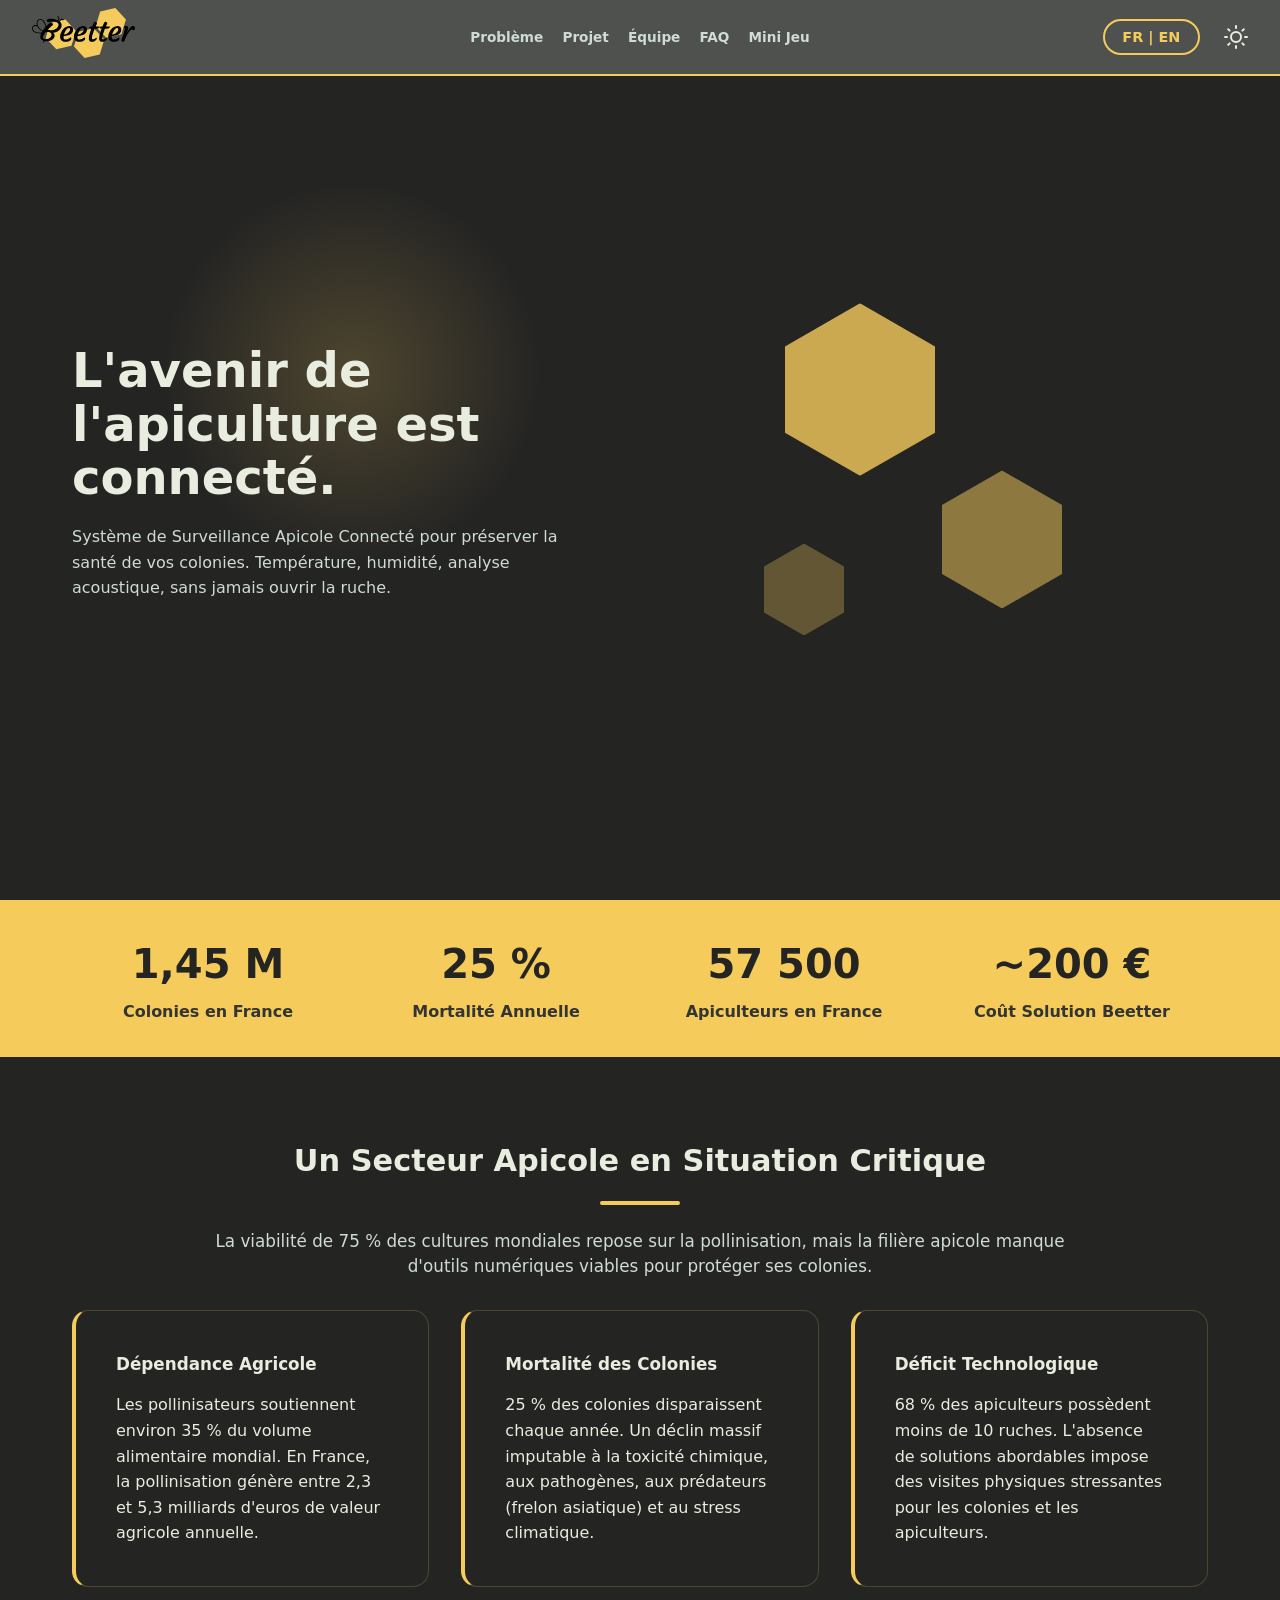
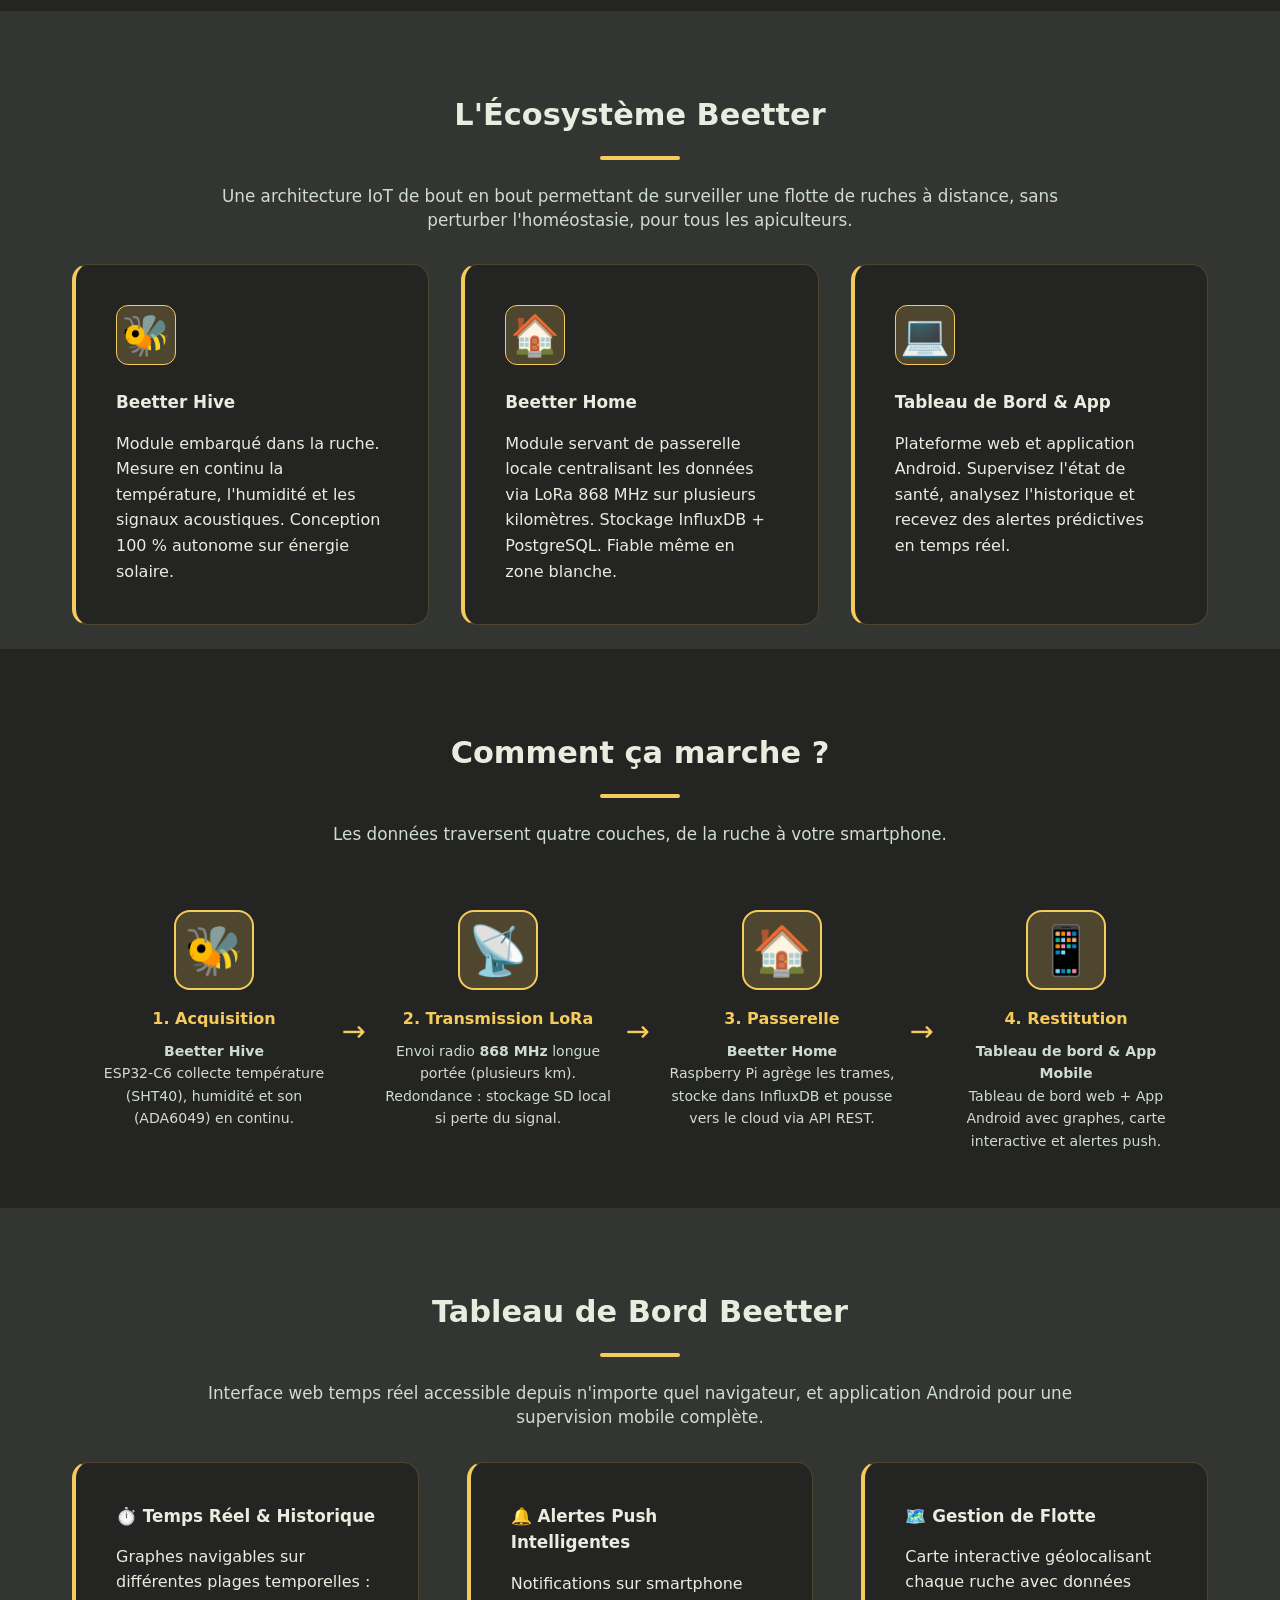
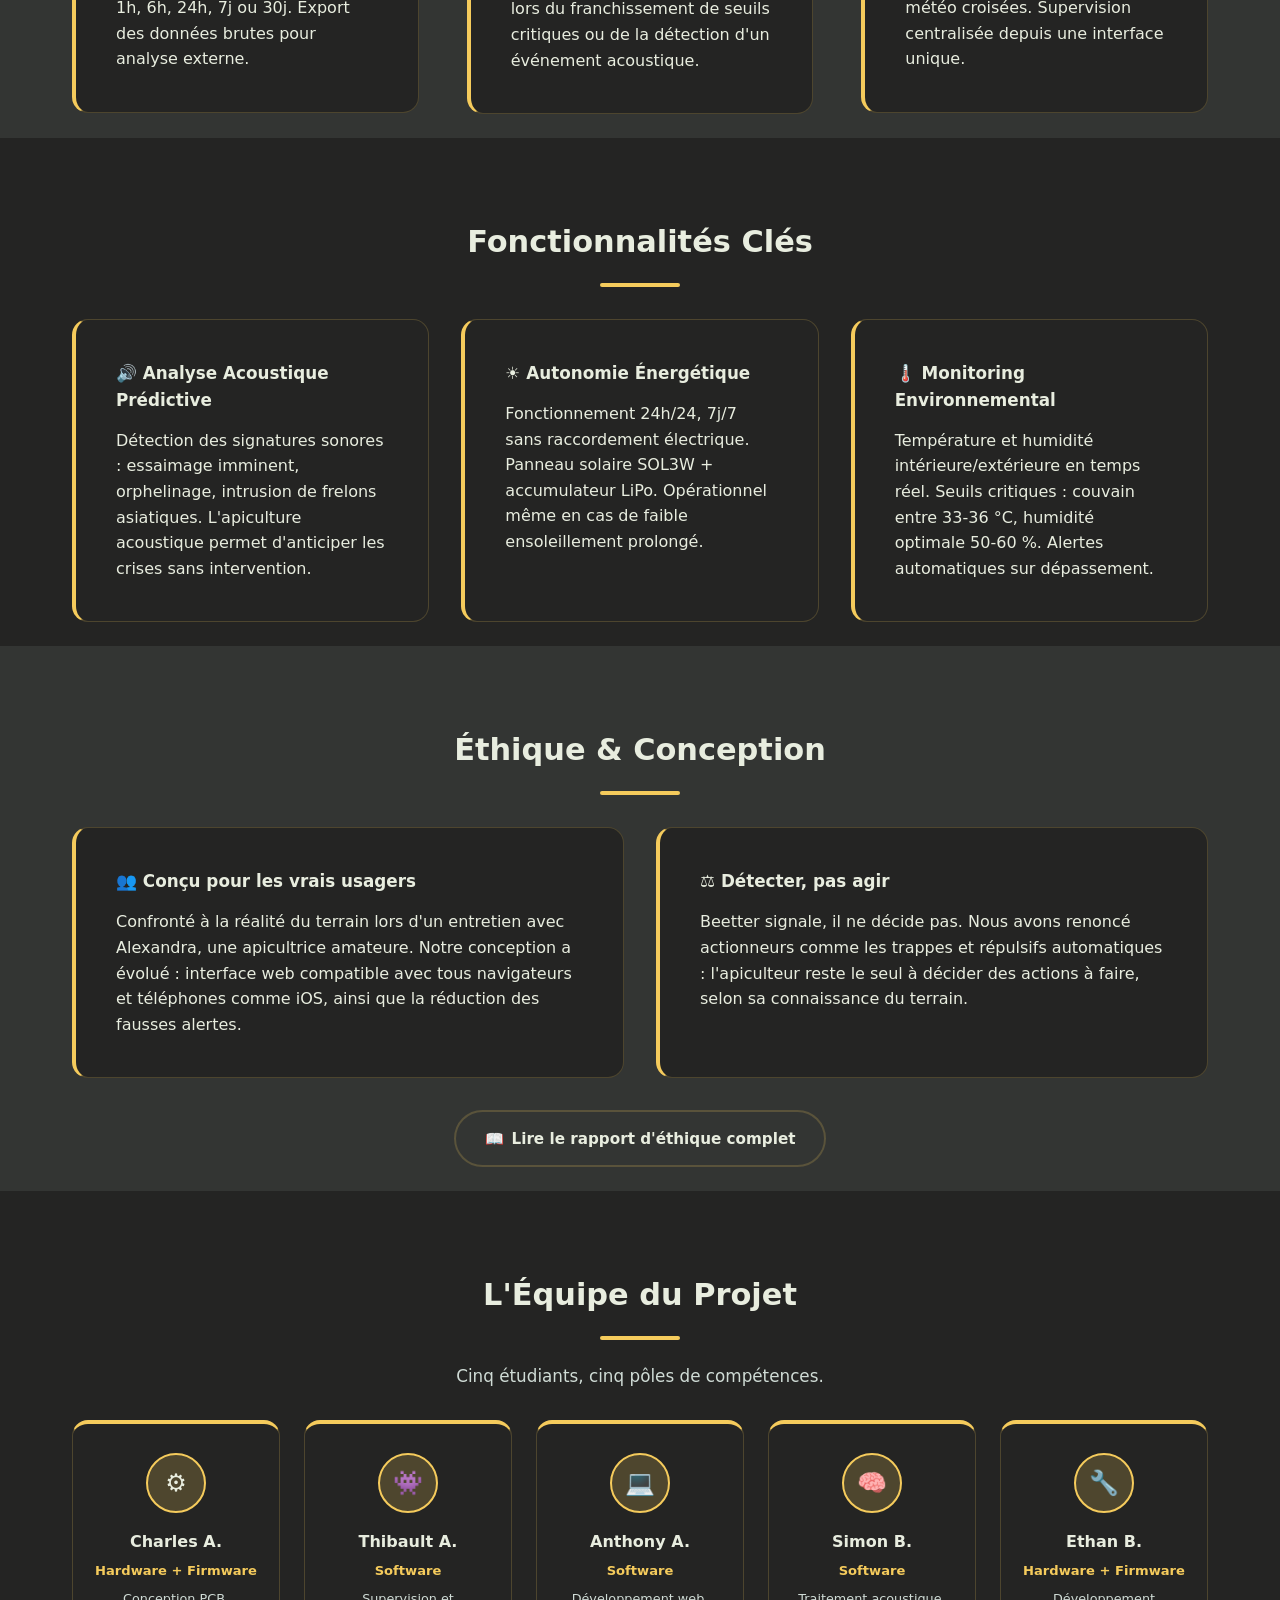
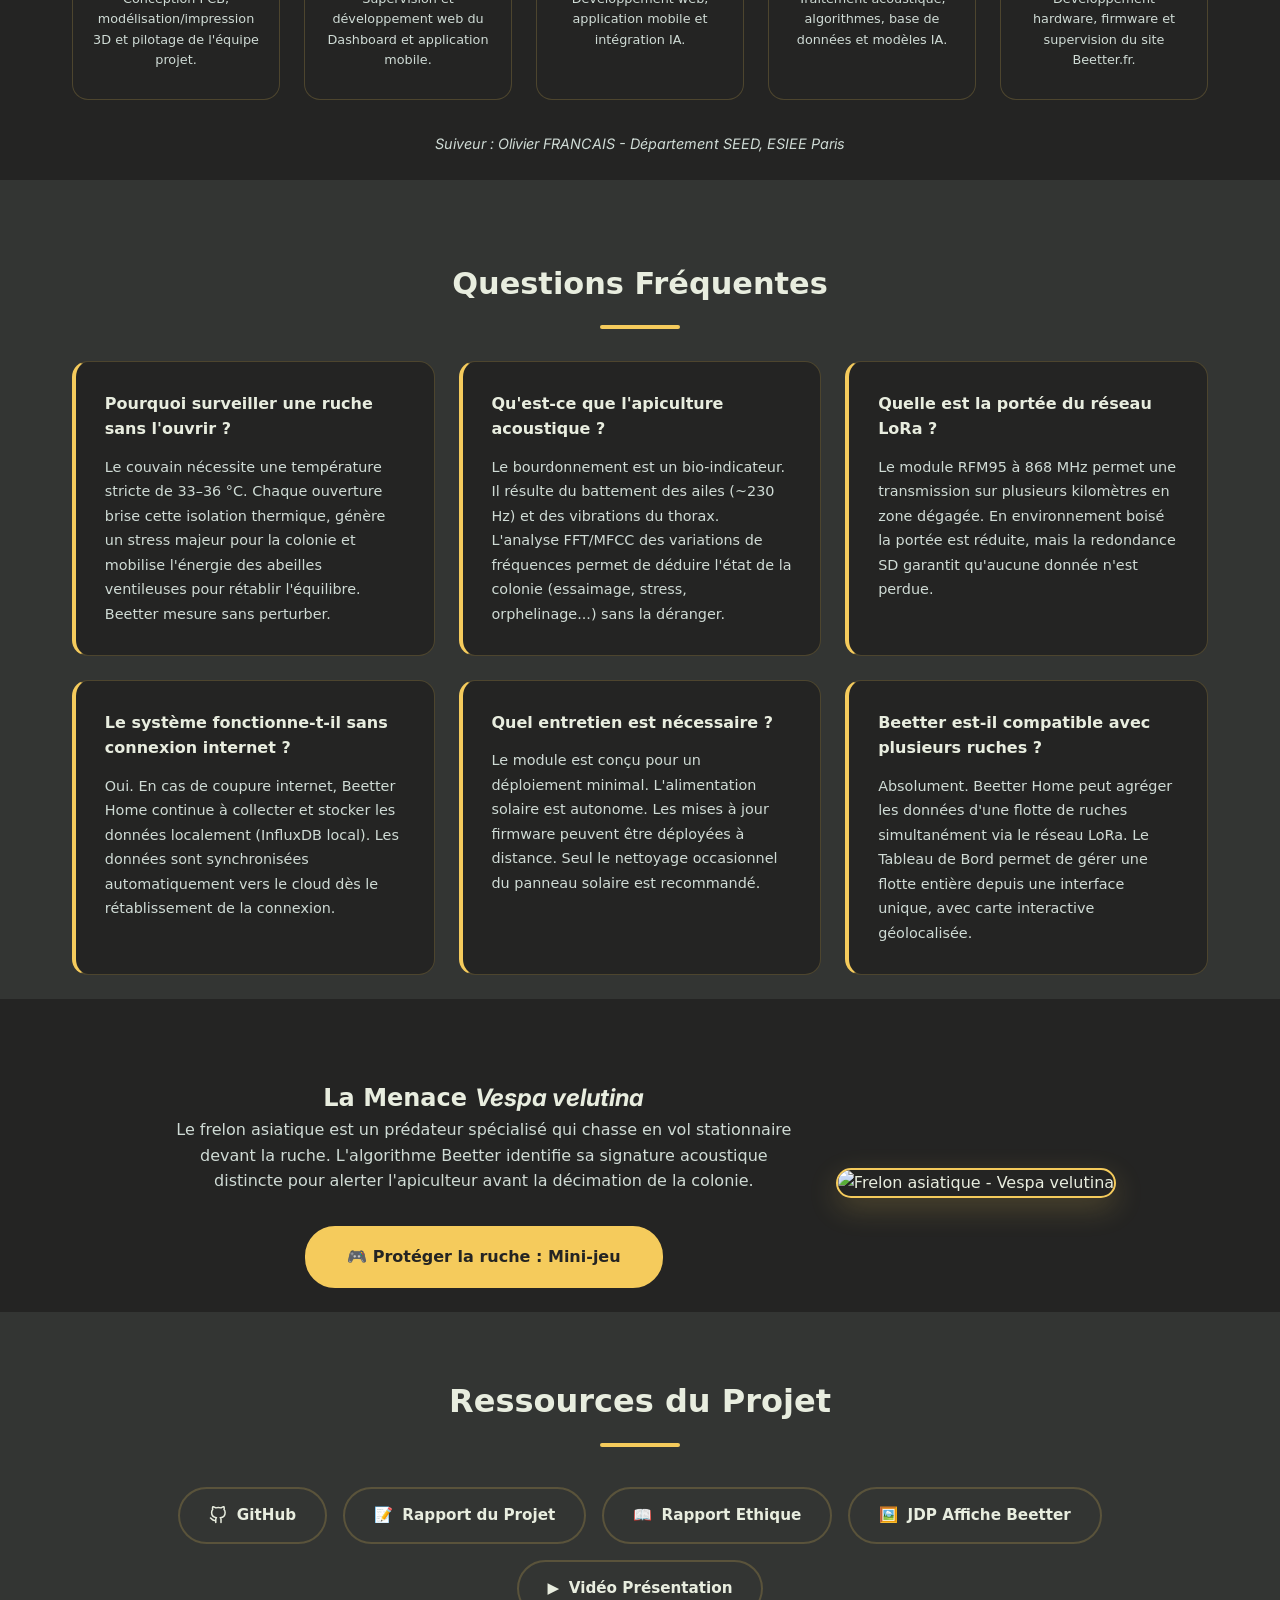
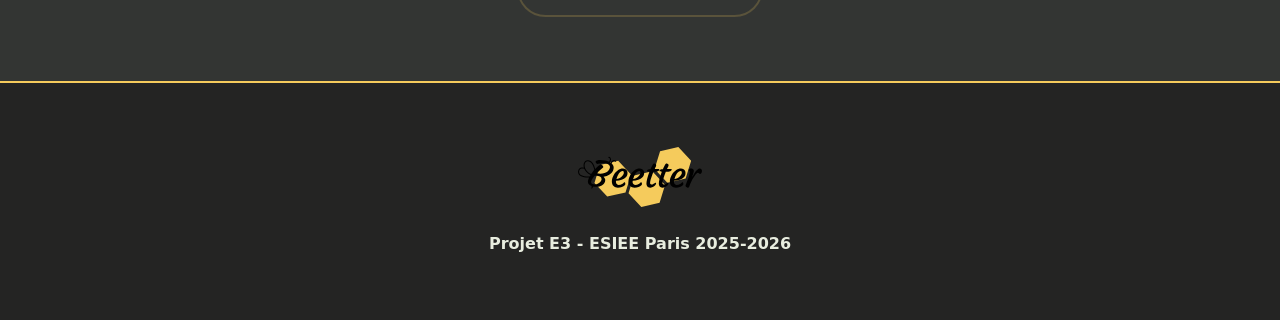
==== commit dbc5c014: "fix : game & nav link" ====
--- a/website/index.html
+++ b/website/index.html
@@ -76,20 +76,18 @@
     <!-- Main site navigation with logo, section anchors, language and theme toggles. -->
     <nav class="navbar">
         <a href="#" class="logo">
-            <img src="Logo Beetter.svg" alt="Logo Beetter" class="logo-img">
+            <img src="Logo_Beetter.svg" alt="Logo_Beetter" class="logo-img">
         </a>
 
         <!-- Scrim overlay (mobile) -->
         <div class="nav-scrim" id="nav-scrim"></div>
 
         <ul class="nav-links" id="nav-links">
-            <li><a href="#problematique" class="lang-fr">Problème</a><a href="#problematique" class="lang-en">Problem</a></li>
-            <li><a href="#solution" class="lang-fr">Solution</a><a href="#solution" class="lang-en">Solution</a></li>
-            <li><a href="#ethique" class="lang-fr">Éthique</a><a href="#ethique" class="lang-en">Ethics</a></li>
-            <li><a href="#dashboard" class="lang-fr">Tableau de Bord</a><a href="#dashboard" class="lang-en">Dashboard</a></li>
-            <li><a href="#technologie" class="lang-fr">Fonctionnalités</a><a href="#technologie" class="lang-en">Features</a></li>
+            <li><a href="#contexte" class="lang-fr">Problème</a><a href="#contexte" class="lang-en">Problem</a></li>
+            <li><a href="#solution" class="lang-fr">Projet</a><a href="#solution" class="lang-en">Project</a></li>
             <li><a href="#equipe" class="lang-fr">Équipe</a><a href="#equipe" class="lang-en">Team</a></li>
-            <li><a href="#faq">FAQ</a></li>
+            <li><a href="#faq" class="lang-fr">FAQ</a><a href="#faq" class="lang-en">FAQ</a></li>
+            <li><a href="#mini-jeu-section" class="lang-fr">Mini Jeu</a><a href="#mini-jeu-section" class="lang-en">Game</a></li>
         </ul>
 
         <div class="nav-controls">
@@ -124,7 +122,7 @@
     </header>
 
     <!-- ══════════════════════ STATS ══════════════════════ -->
-    <section class="stats-banner" aria-label="Chiffres clés">
+    <section id="contexte" class="stats-banner" aria-label="Chiffres clés">
         <div class="container grid-3">
             <div class="stat-item">
                 <p class="stat-value">1,45 M</p>
@@ -551,7 +549,7 @@
     <footer>
         <div class="container footer-content">
             <div class="footer-logo">
-                <img src="Logo Beetter.svg" alt="Logo Beetter" class="logo-img-footer">
+                <img src="Logo_Beetter.svg" alt="Logo_Beetter" class="logo-img-footer">
             </div>
             <p class="lang-fr">Projet E3 - ESIEE Paris 2025-2026</p>
             <p class="lang-en">E3 Project - ESIEE Paris 2025-2026</p>
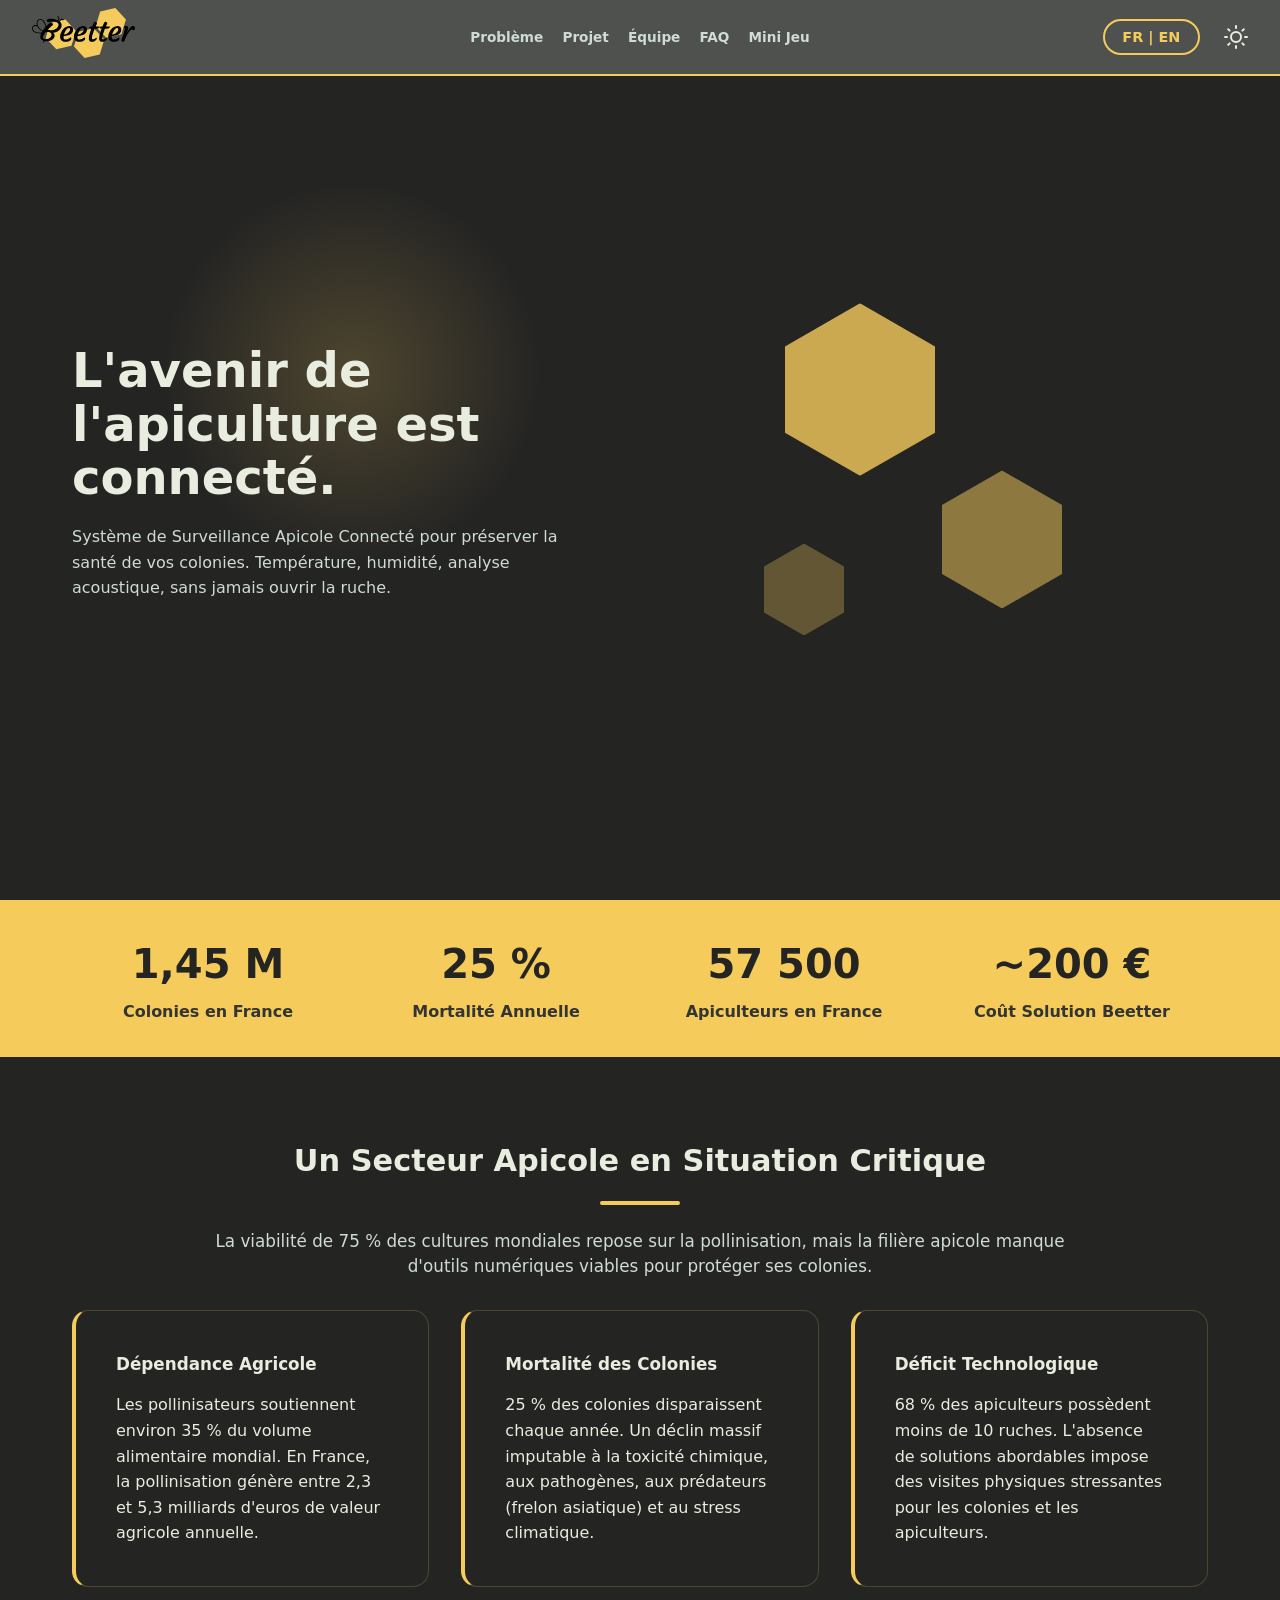
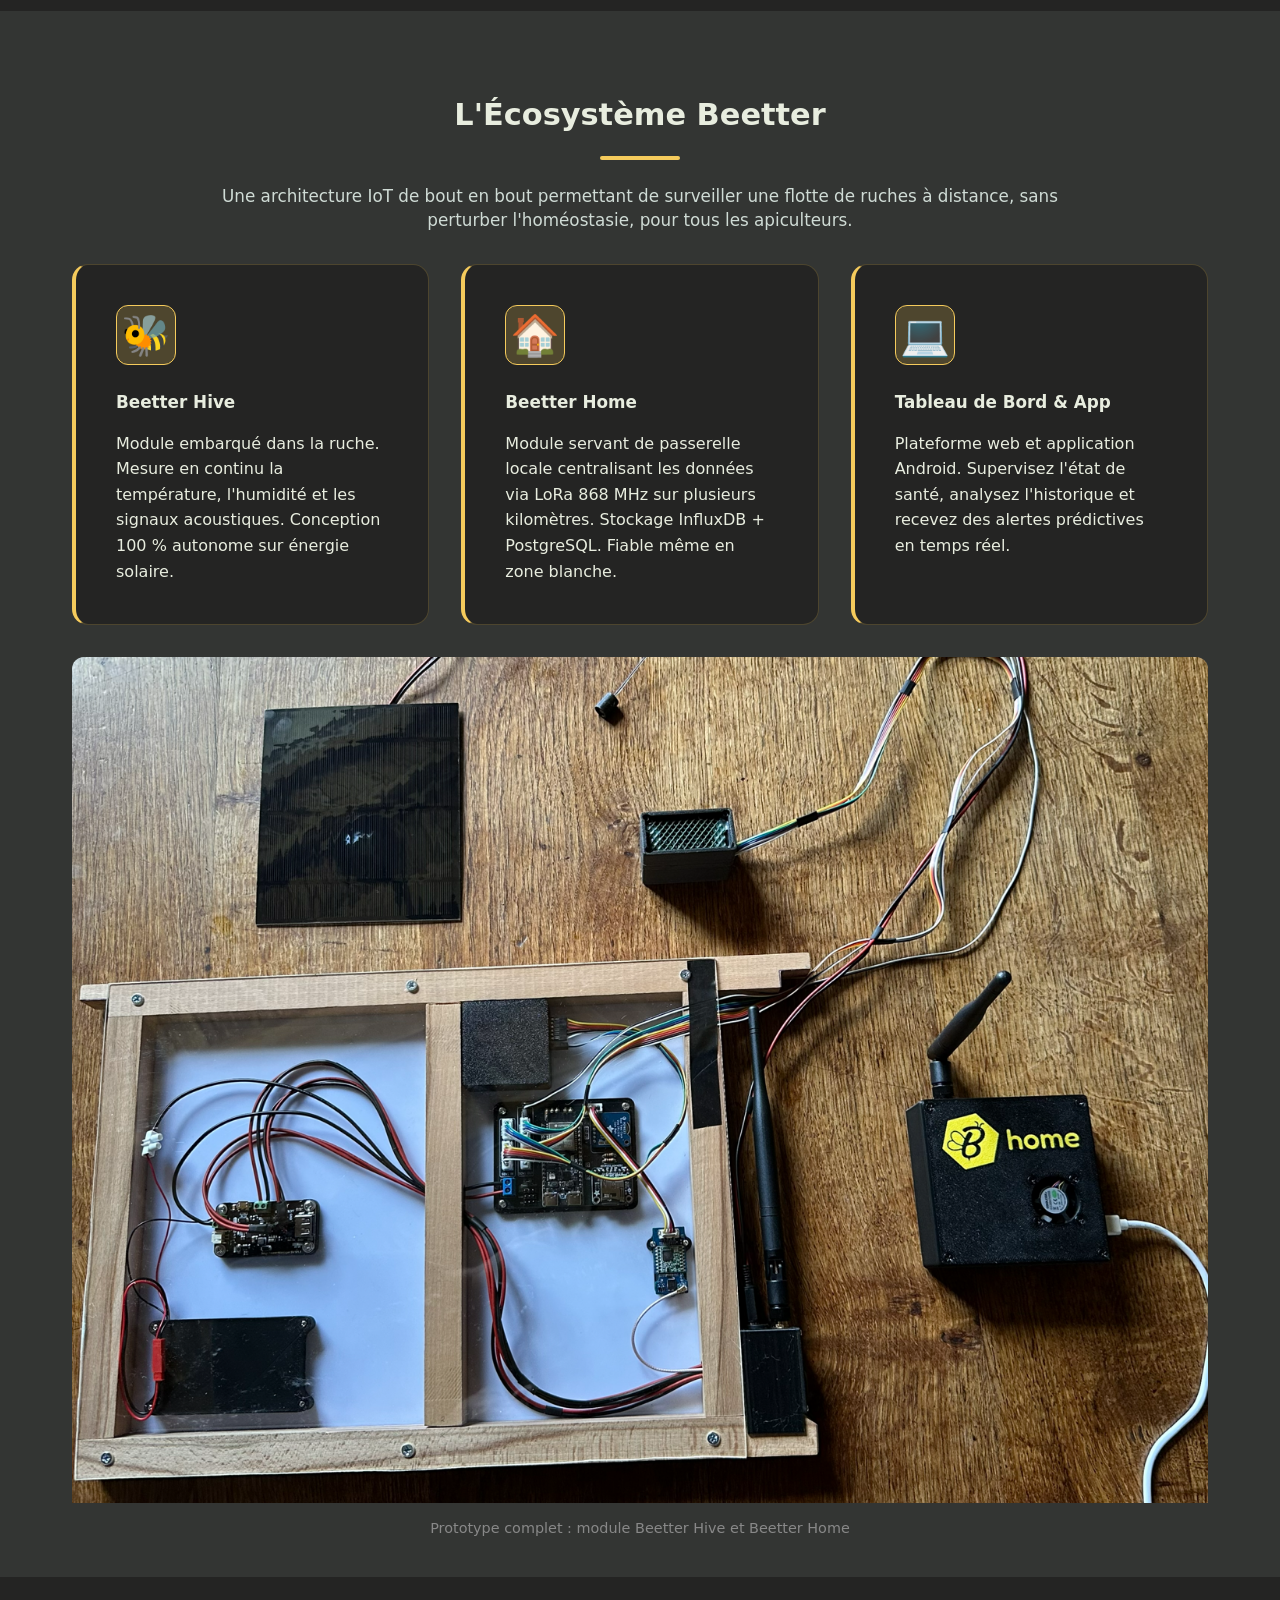
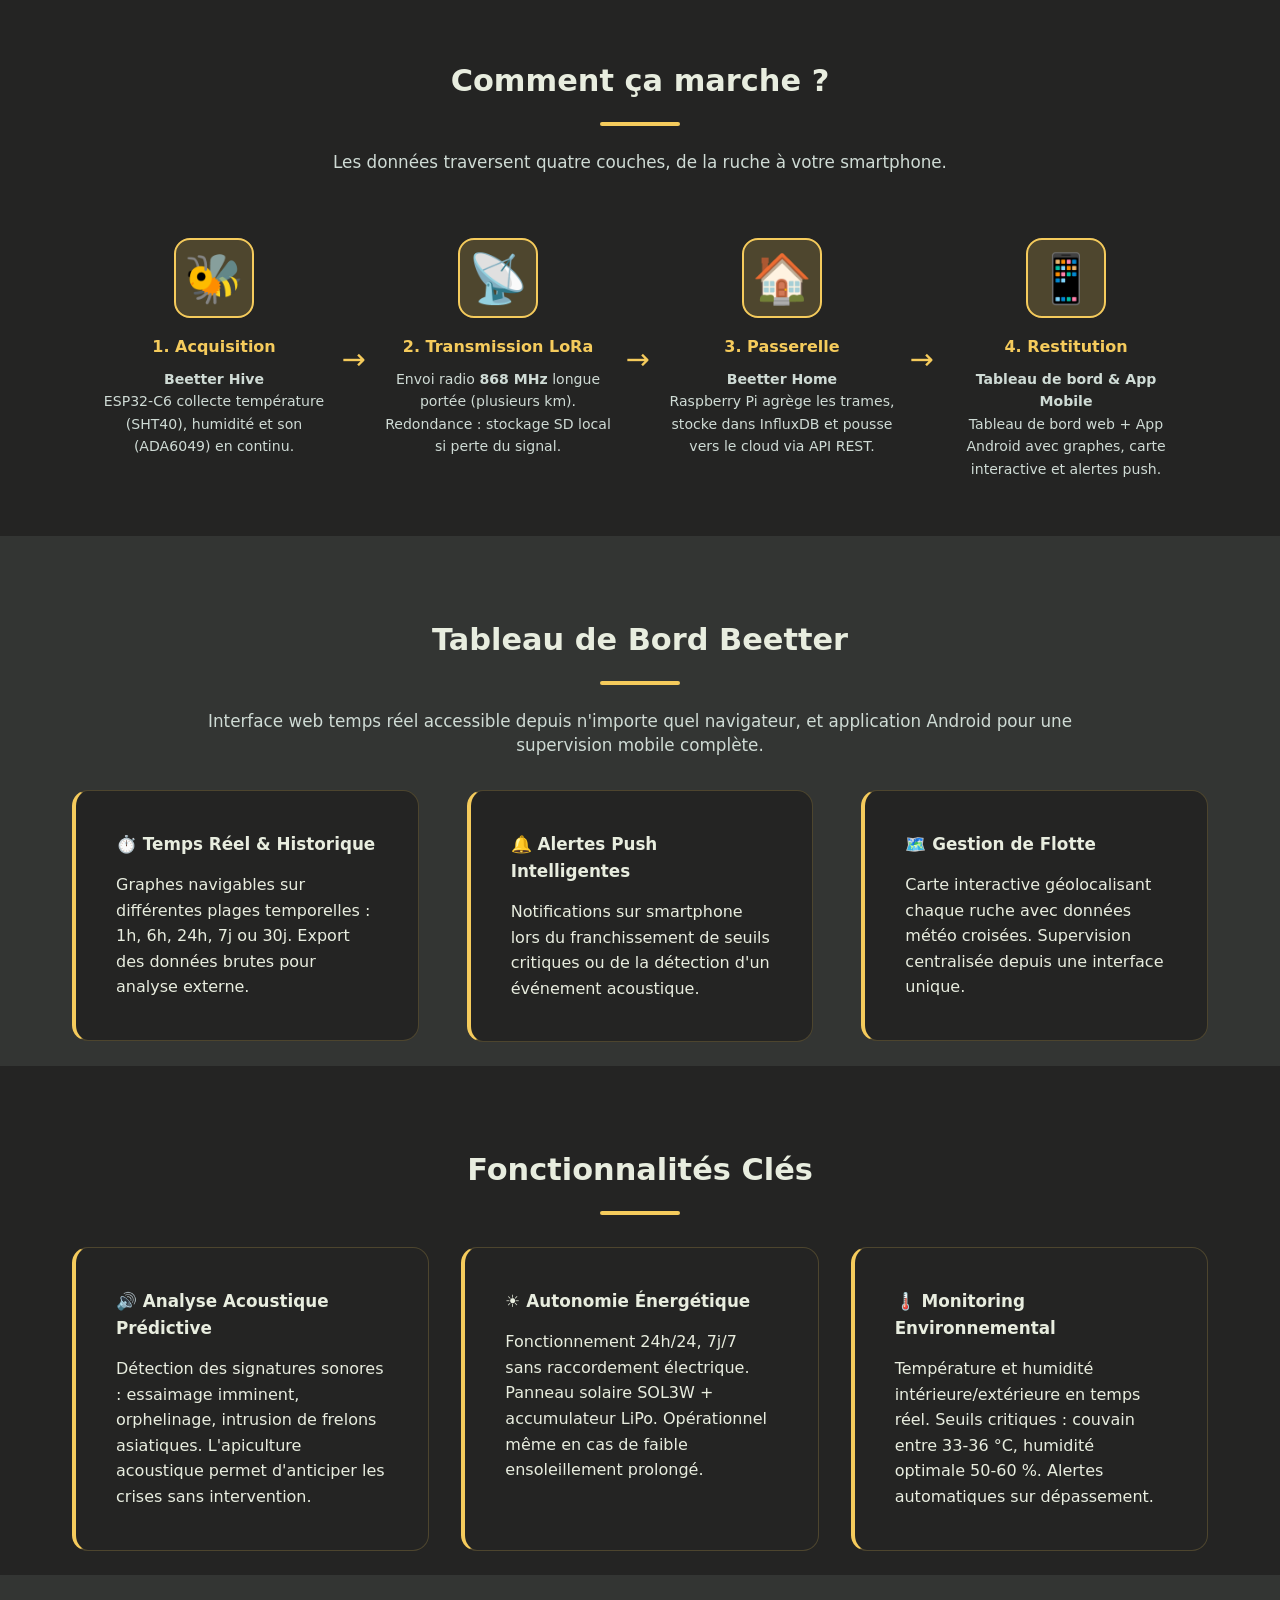
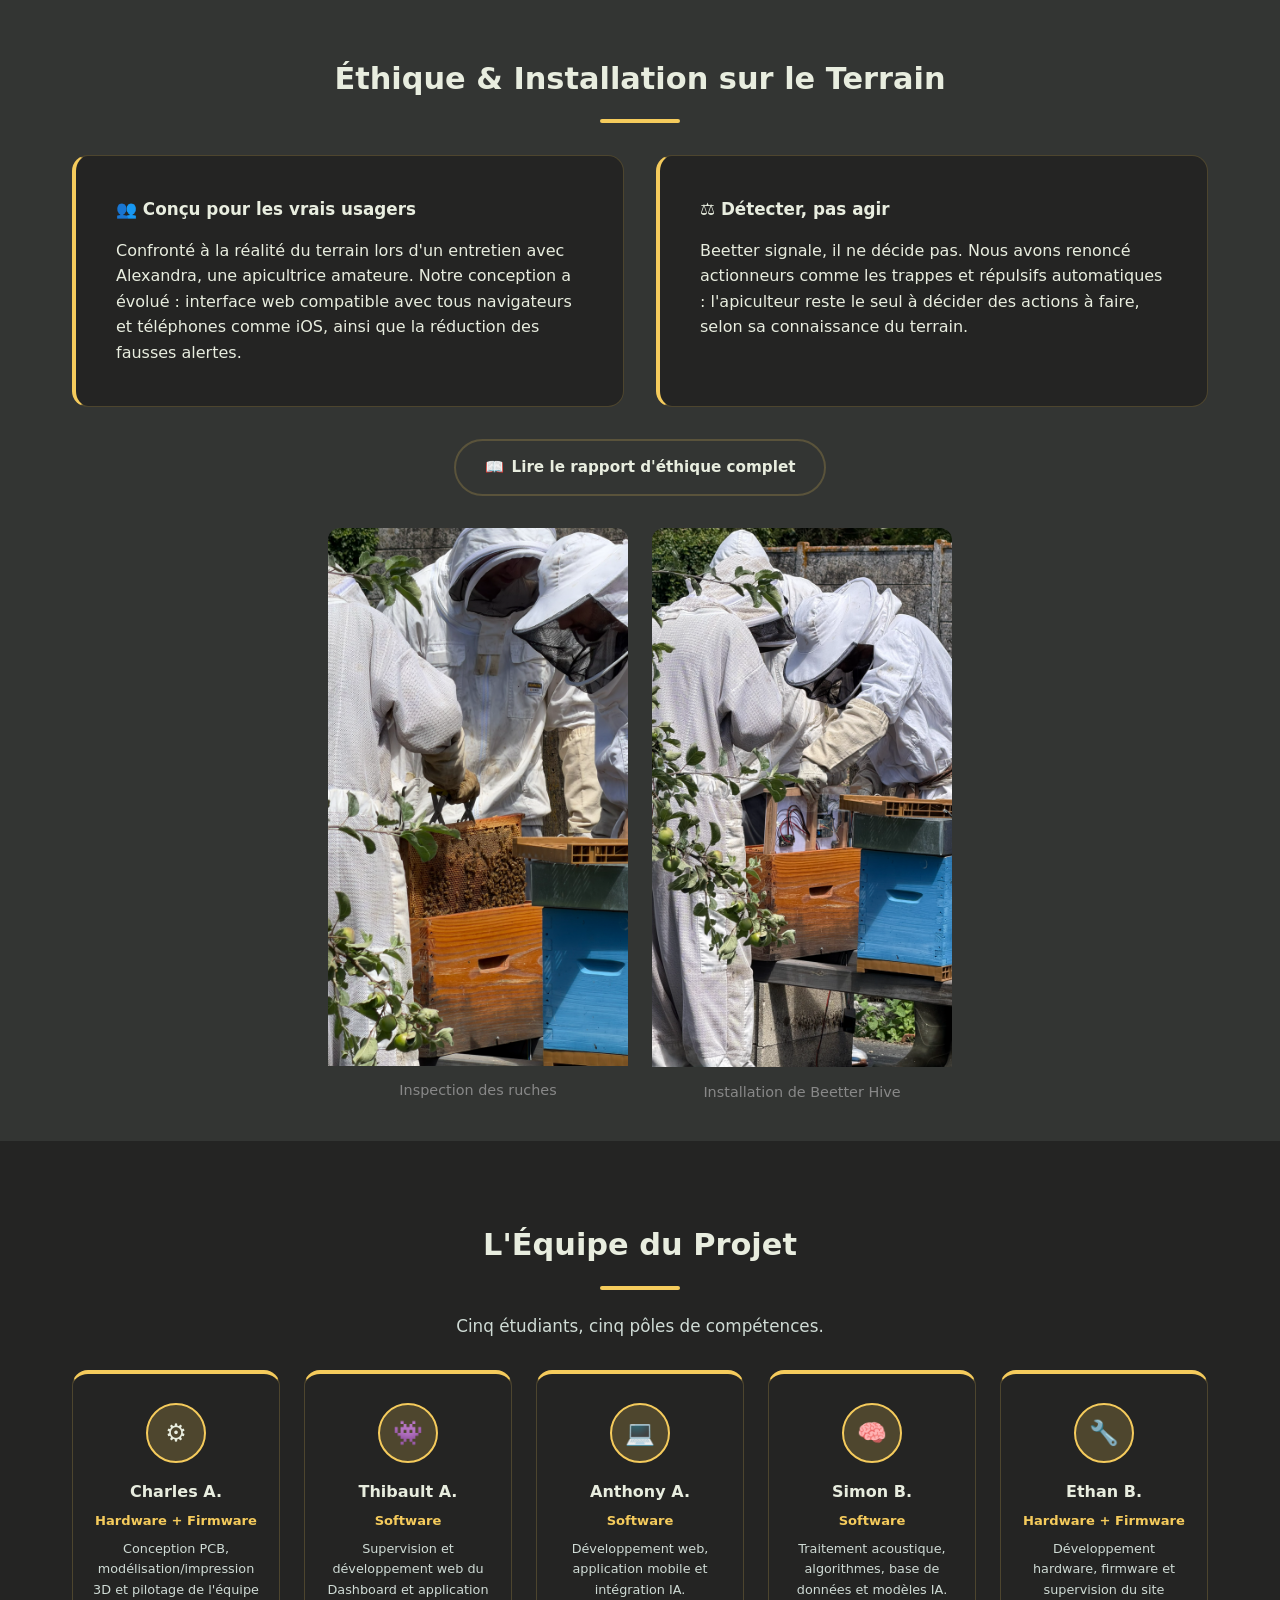
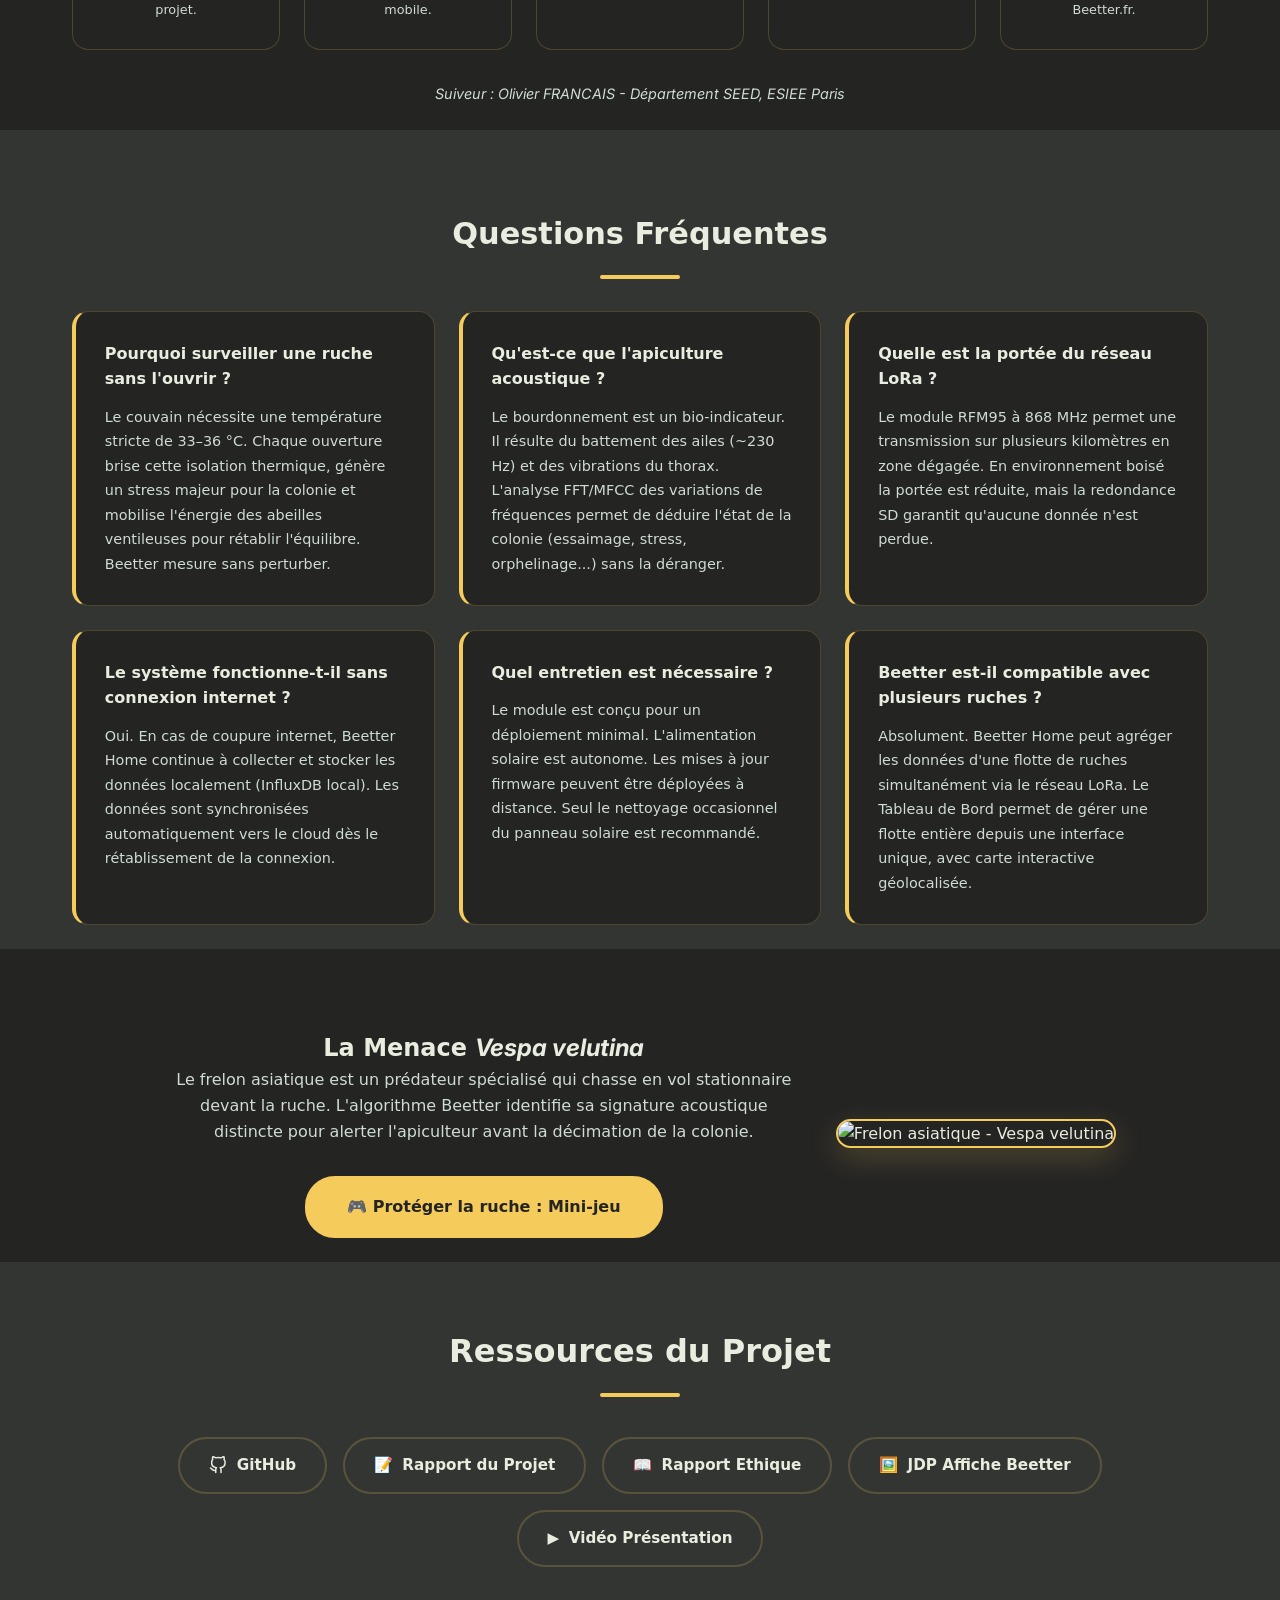
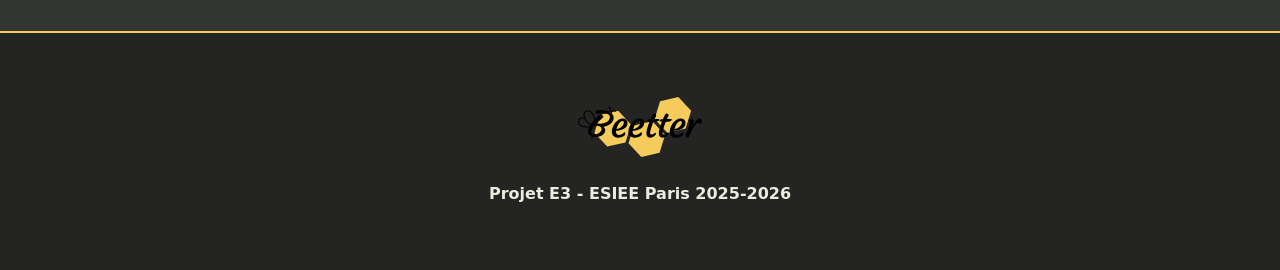
==== commit 090143e2: "fix : pictures" ====
--- a/website/index.html
+++ b/website/index.html
@@ -68,6 +68,66 @@
             display: flex;
             justify-content: center;
         }
+
+         .installation-gallery {
+            display: flex;
+            justify-content: center;
+            gap: 1.5rem;
+            margin-top: 2rem;
+        }    
+         
+        .gallery-item {
+            margin: 0;
+            border-radius: 12px;
+            overflow: hidden;
+            background: var(--card-bg);
+            box-shadow: 0 4px 16px var(--shadow);
+            transition: transform 0.3s ease, box-shadow 0.3s ease;
+        }
+        .gallery-item:hover {
+            transform: translateY(-4px);
+            box-shadow: 0 8px 24px var(--shadow-accent);
+        }
+        .gallery-item img {
+            width: 100%;
+            height: auto;
+            object-fit: cover;
+            display: block;
+        }
+        .installation-gallery .gallery-item:not(.gallery-item--wide) {
+            width: 300px;
+            flex-shrink: 0;
+        }
+        .installation-gallery .gallery-item:not(.gallery-item--wide) img {
+            width: 100%;
+            height: auto;
+            object-fit: unset;
+        }
+        .gallery-item--wide {
+            grid-column: 1 / -1;
+        }
+        .gallery-item--wide img {
+            height: auto;
+        }
+        .gallery-item figcaption {
+            padding: 0.85rem 1.2rem;
+            font-size: 0.9rem;
+            color: var(--text-muted, #888);
+            text-align: center;
+        }
+        @media (max-width: 700px) {
+            .installation-gallery {
+                grid-template-columns: 1fr;
+            }
+            .gallery-item--wide {
+                grid-column: 1;
+            }
+            .gallery-item img,
+            .gallery-item--wide img {
+                height: auto;
+            }
+        }
+
     </style>
 </head>
 <body>
@@ -217,6 +277,21 @@
                     <p class="lang-en">Web platform and Android app. Monitor health status, analyze history, and receive predictive alerts in real time.</p>
                 </div>
             </div>
+
+
+            <div class="installation-gallery">
+
+            <figure class="gallery-item gallery-item--wide">
+                    <img src="beetter_hive_home.png" alt="Prototype Beetter Hive et Beetter Home — carte électronique, panneau solaire et passerelle LoRa" loading="lazy">
+                    <figcaption>
+                        <span class="lang-fr">Prototype complet : module Beetter Hive et Beetter Home</span>
+                        <span class="lang-en">Full prototype: Beetter Hive module and Beetter Home</span>
+                    </figcaption>
+            </figure>
+
+            </div>
+
+
         </div>
     </section>
 
@@ -338,8 +413,8 @@
         <div class="container">
             <div class="section-header">
                 <h2>
-                    <span class="lang-fr">Éthique &amp; Conception</span>
-                    <span class="lang-en">Ethics &amp; Design</span>
+                    <span class="lang-fr">Éthique & Installation sur le Terrain</span>
+                    <span class="lang-en">Ethics & Field Installation</span>
                 </h2>
                 <div class="divider"></div>
             </div>
@@ -364,6 +439,24 @@
                     <span class="lang-en">Read the full ethics report</span>
                 </a>
             </p>
+        </div>
+
+        <div class="installation-gallery">
+                <figure class="gallery-item">
+                    <img src="installation_1.png" alt="Apiculteurs inspectant les ruches lors de l'installation du module Beetter" loading="lazy">
+                    <figcaption>
+                        <span class="lang-fr">Inspection des ruches </span>
+                        <span class="lang-en">Hive inspection</span>
+                    </figcaption>
+                </figure>
+                <figure class="gallery-item">
+                    <img src="installation_2.png" alt="Installation électronique du module Beetter Hive dans la ruche" loading="lazy">
+                    <figcaption>
+                        <span class="lang-fr">Installation de Beetter Hive</span>
+                        <span class="lang-en">Beetter Hive installation</span>
+                    </figcaption>
+                </figure>
+
         </div>
     </section>
 
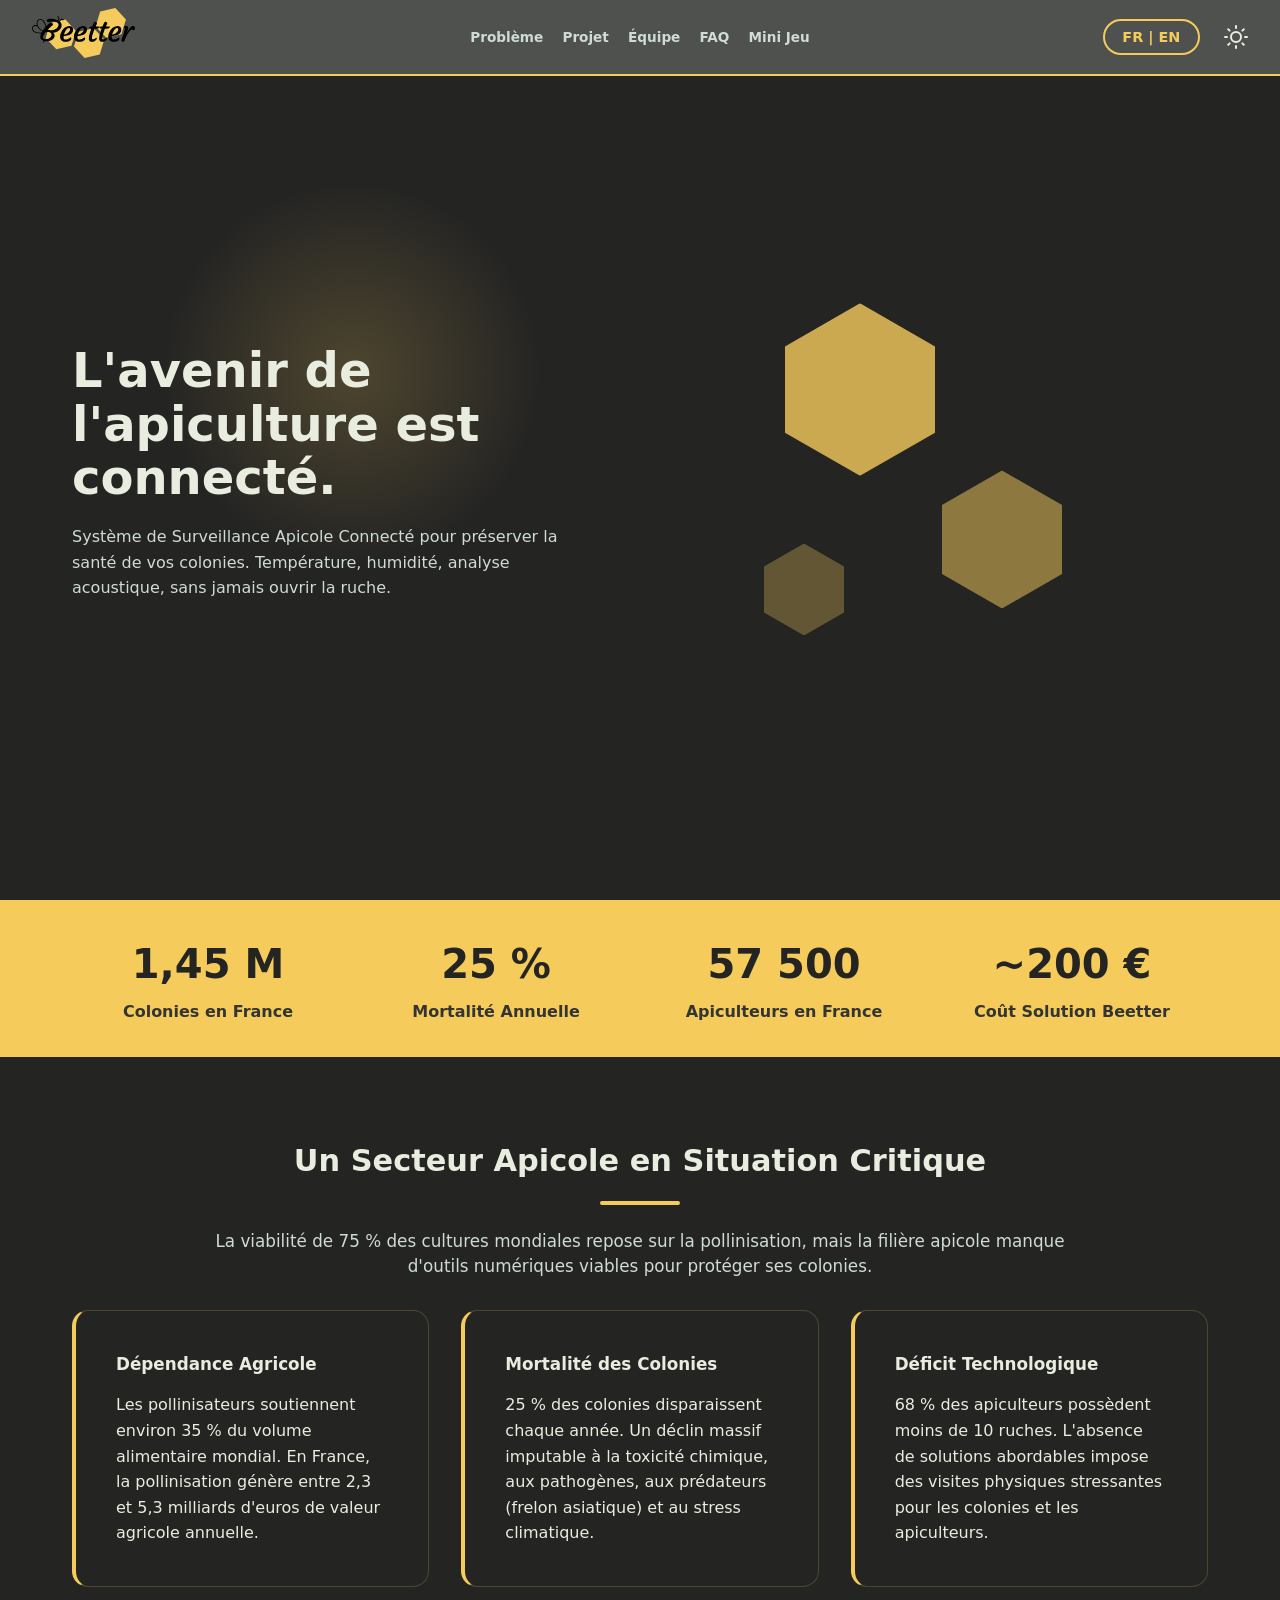
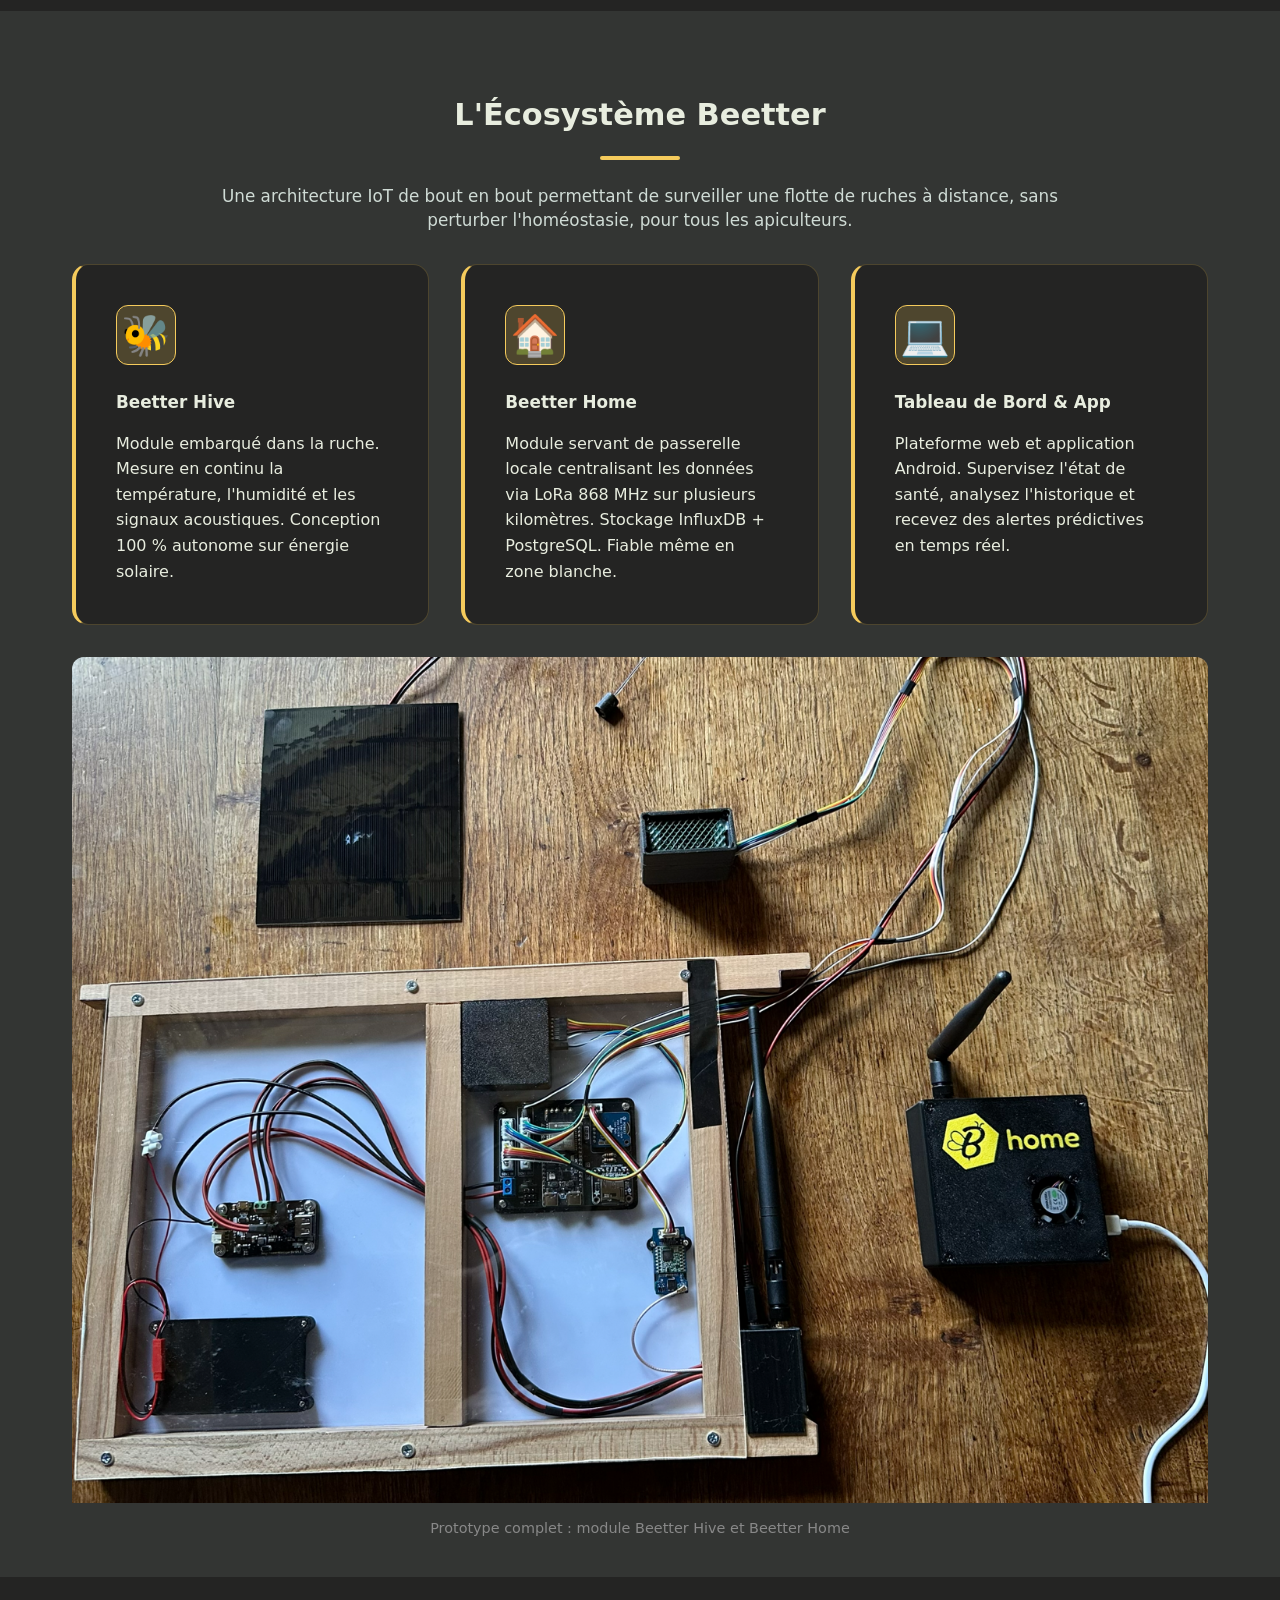
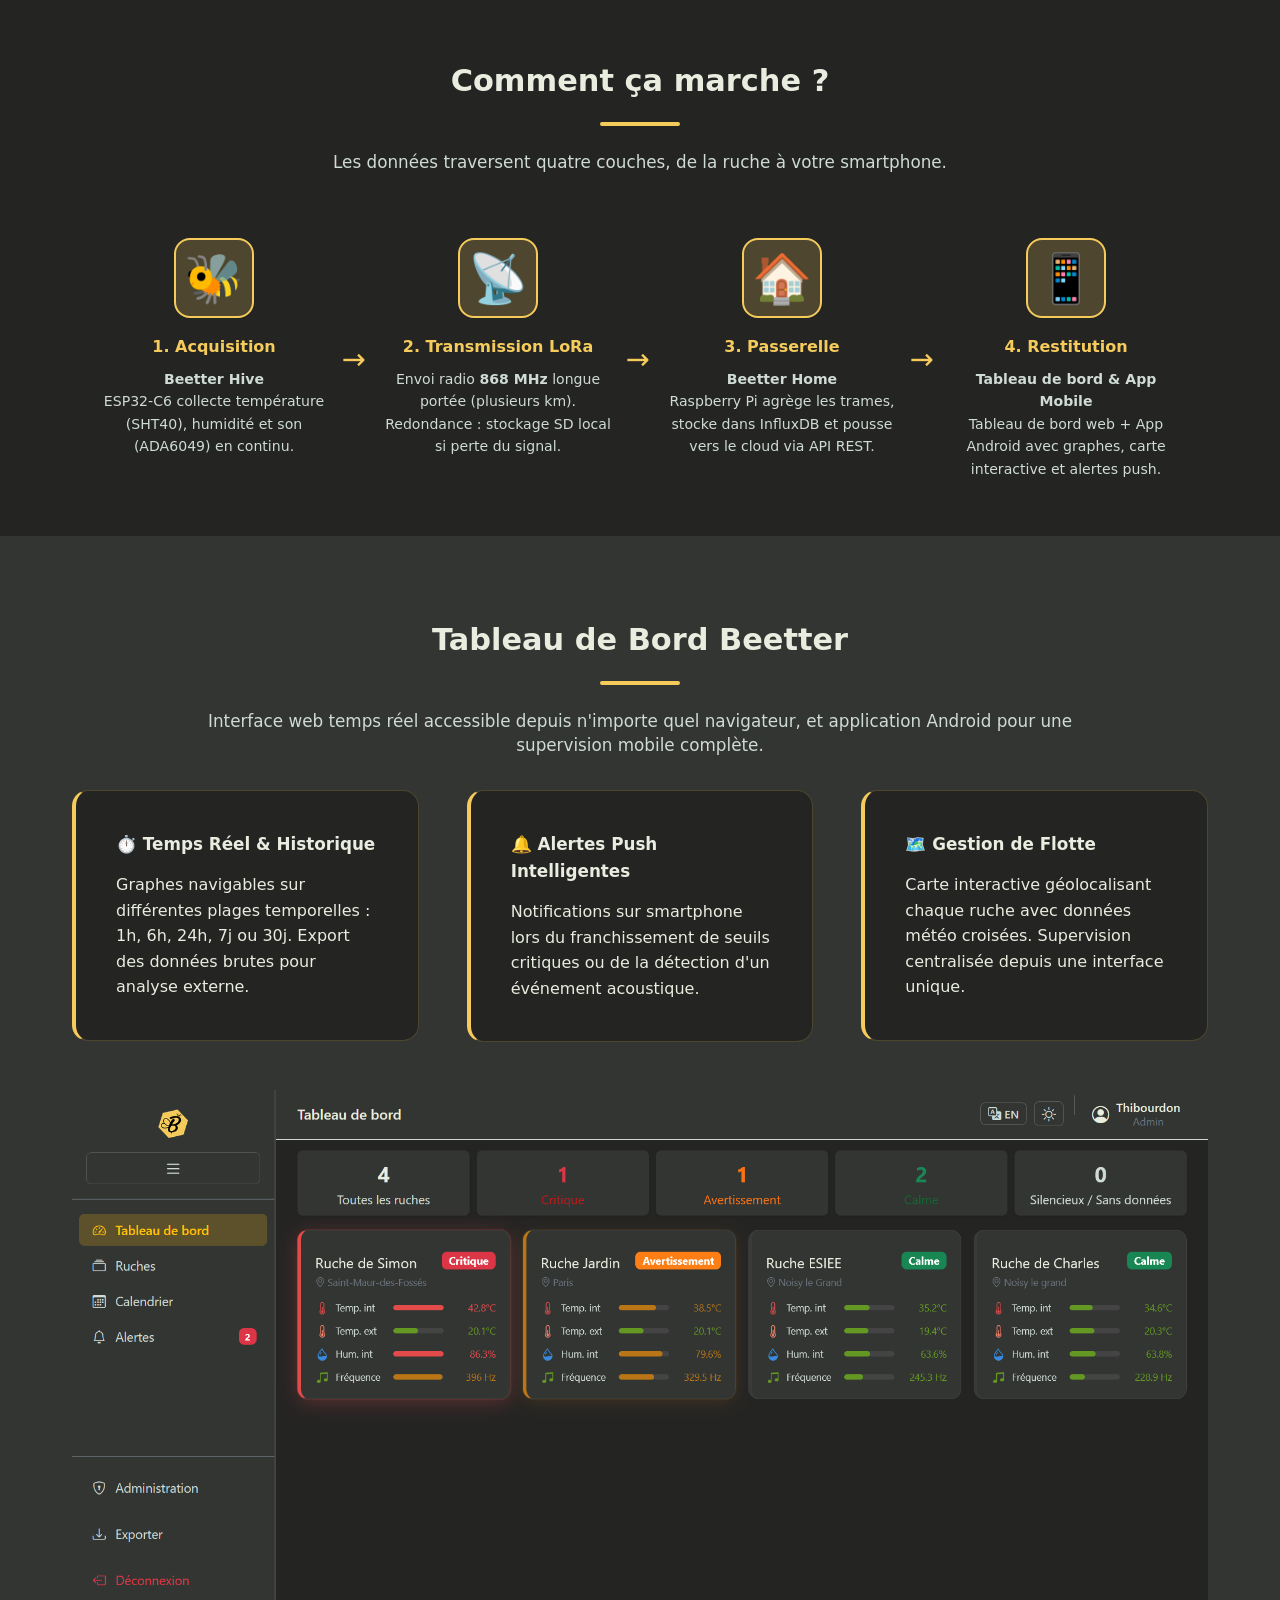
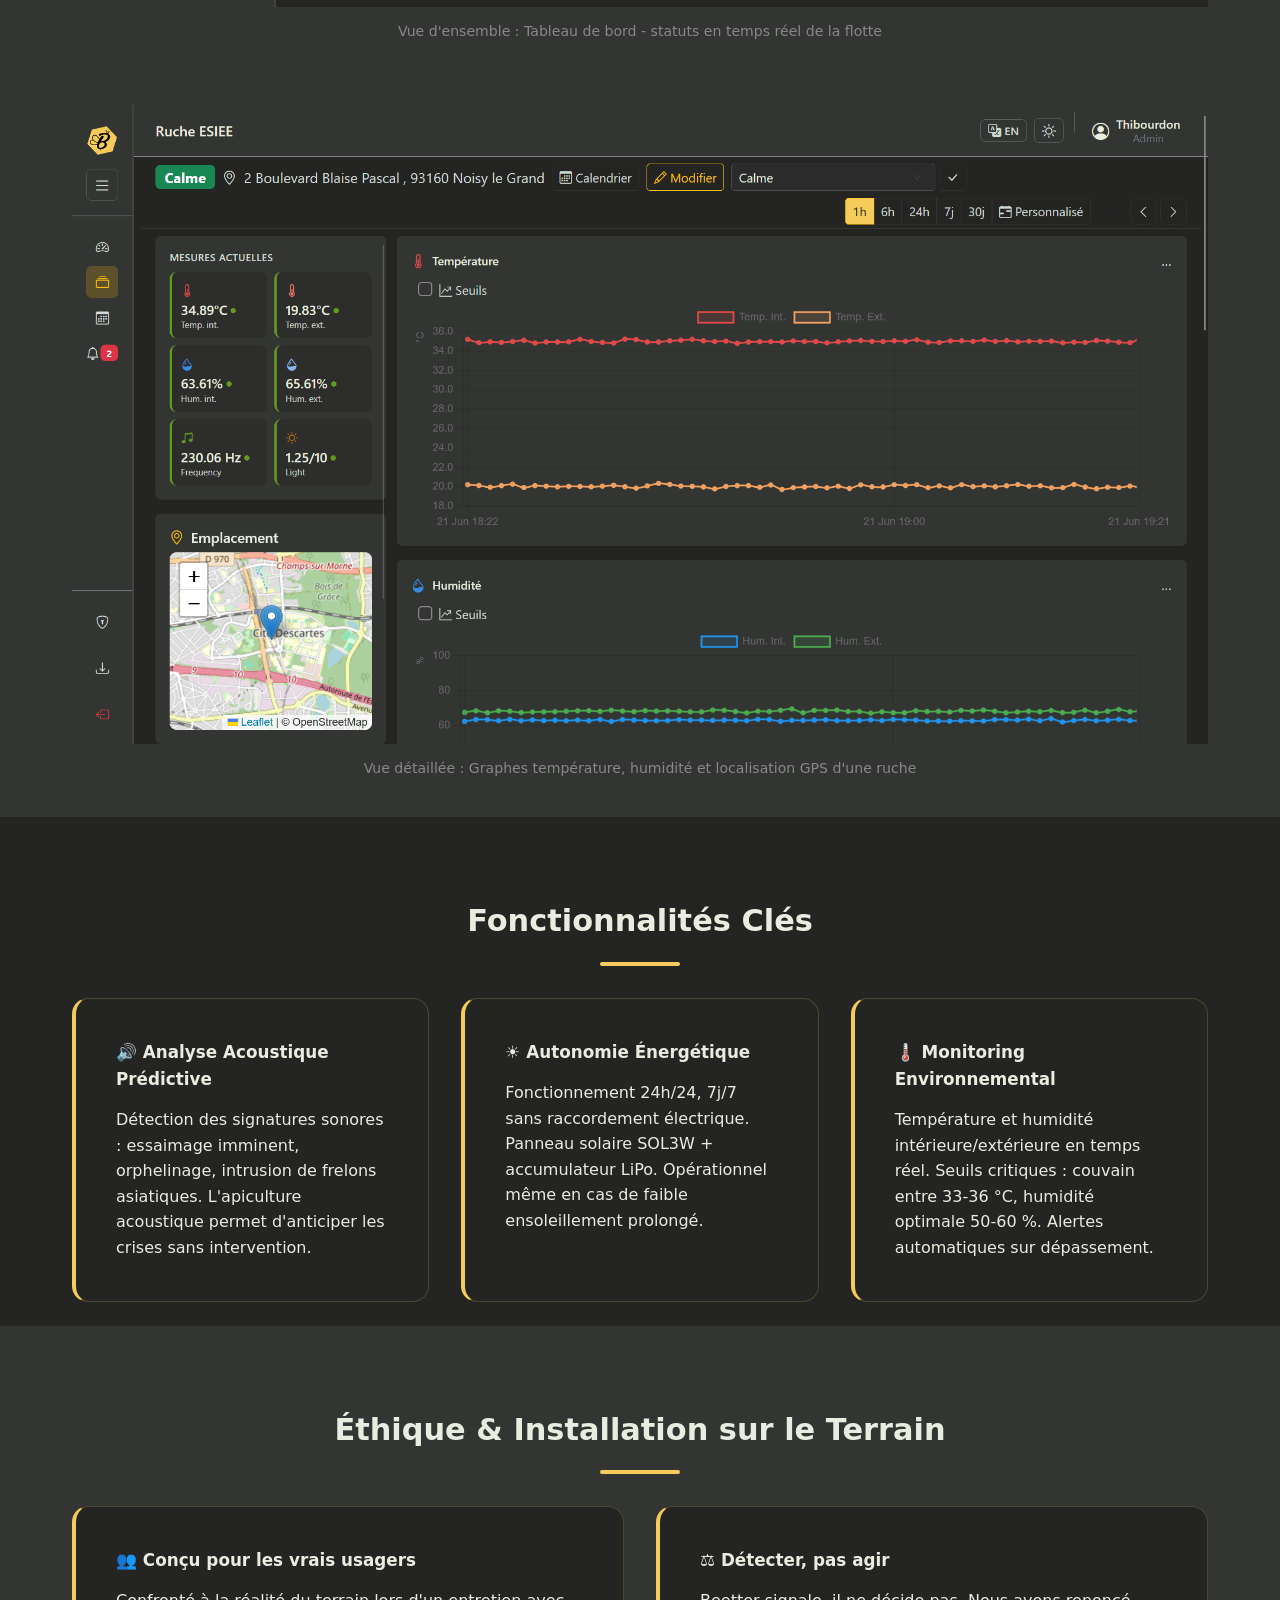
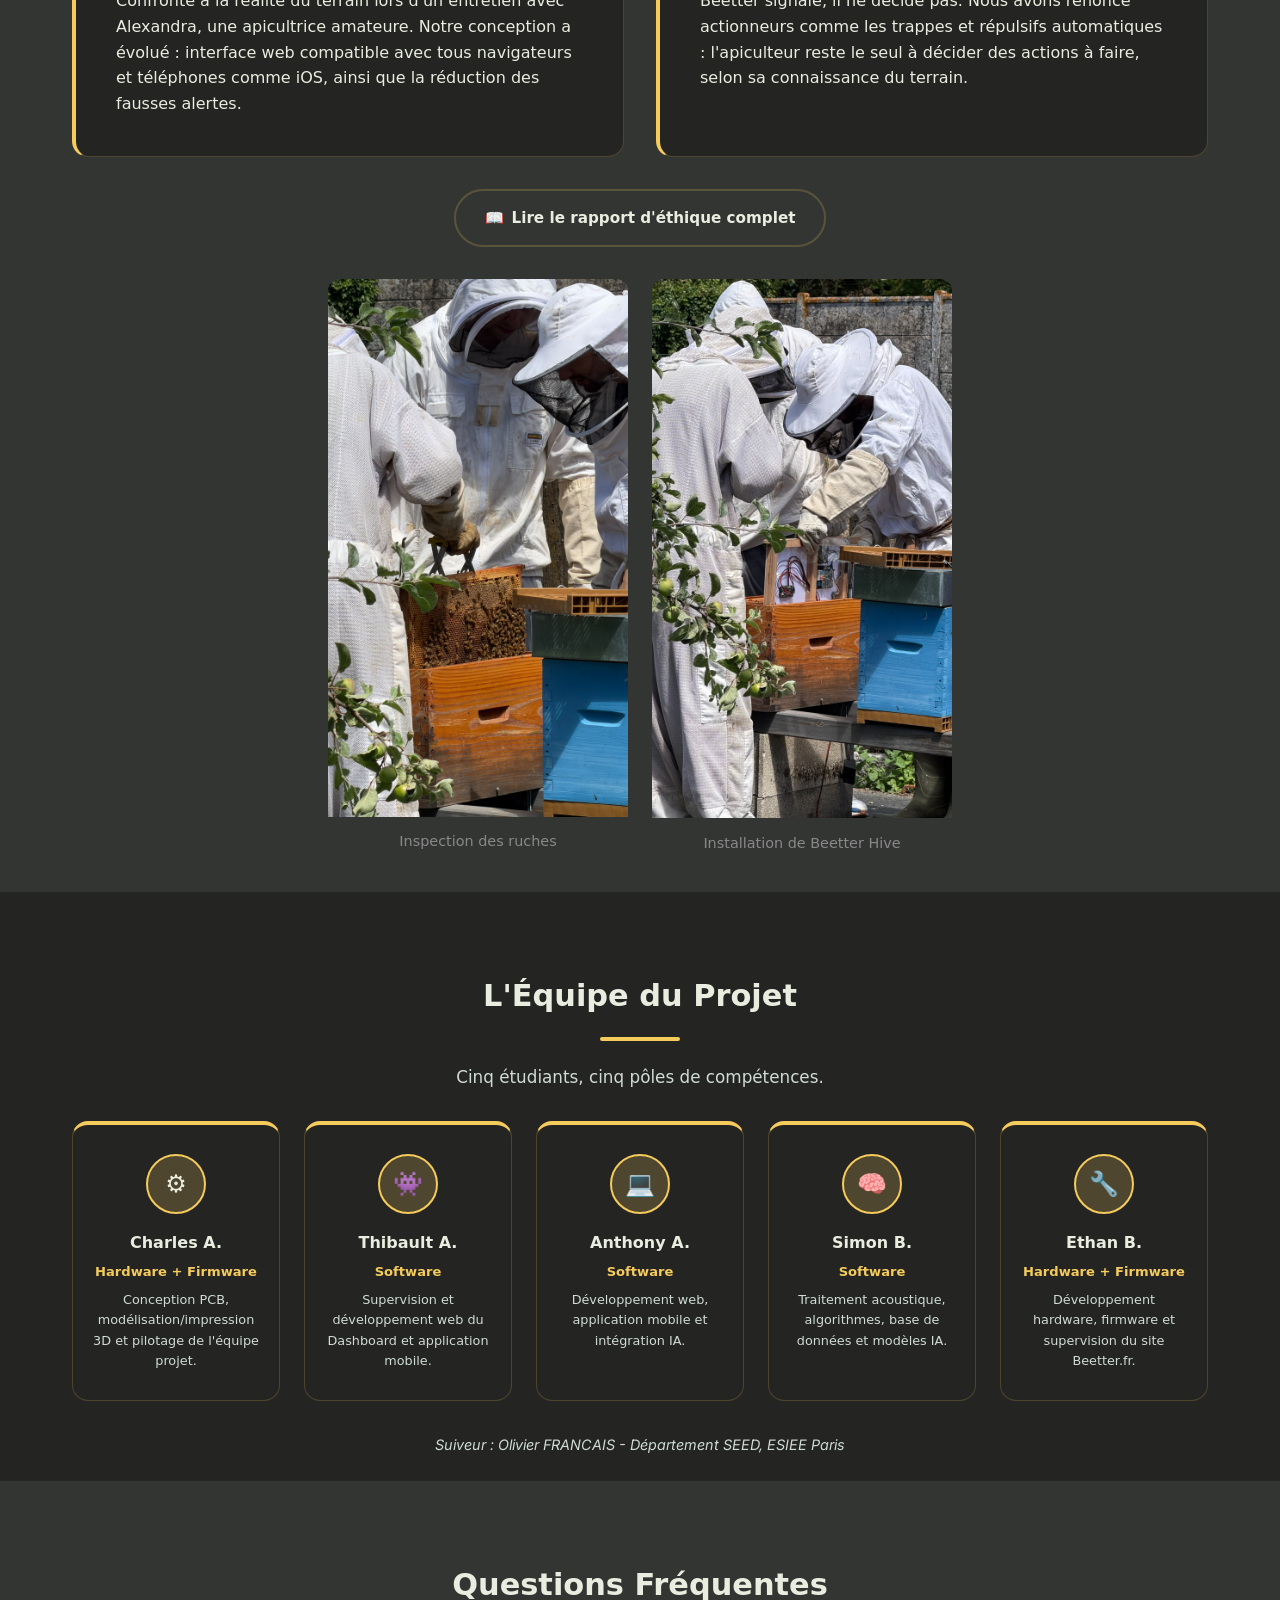
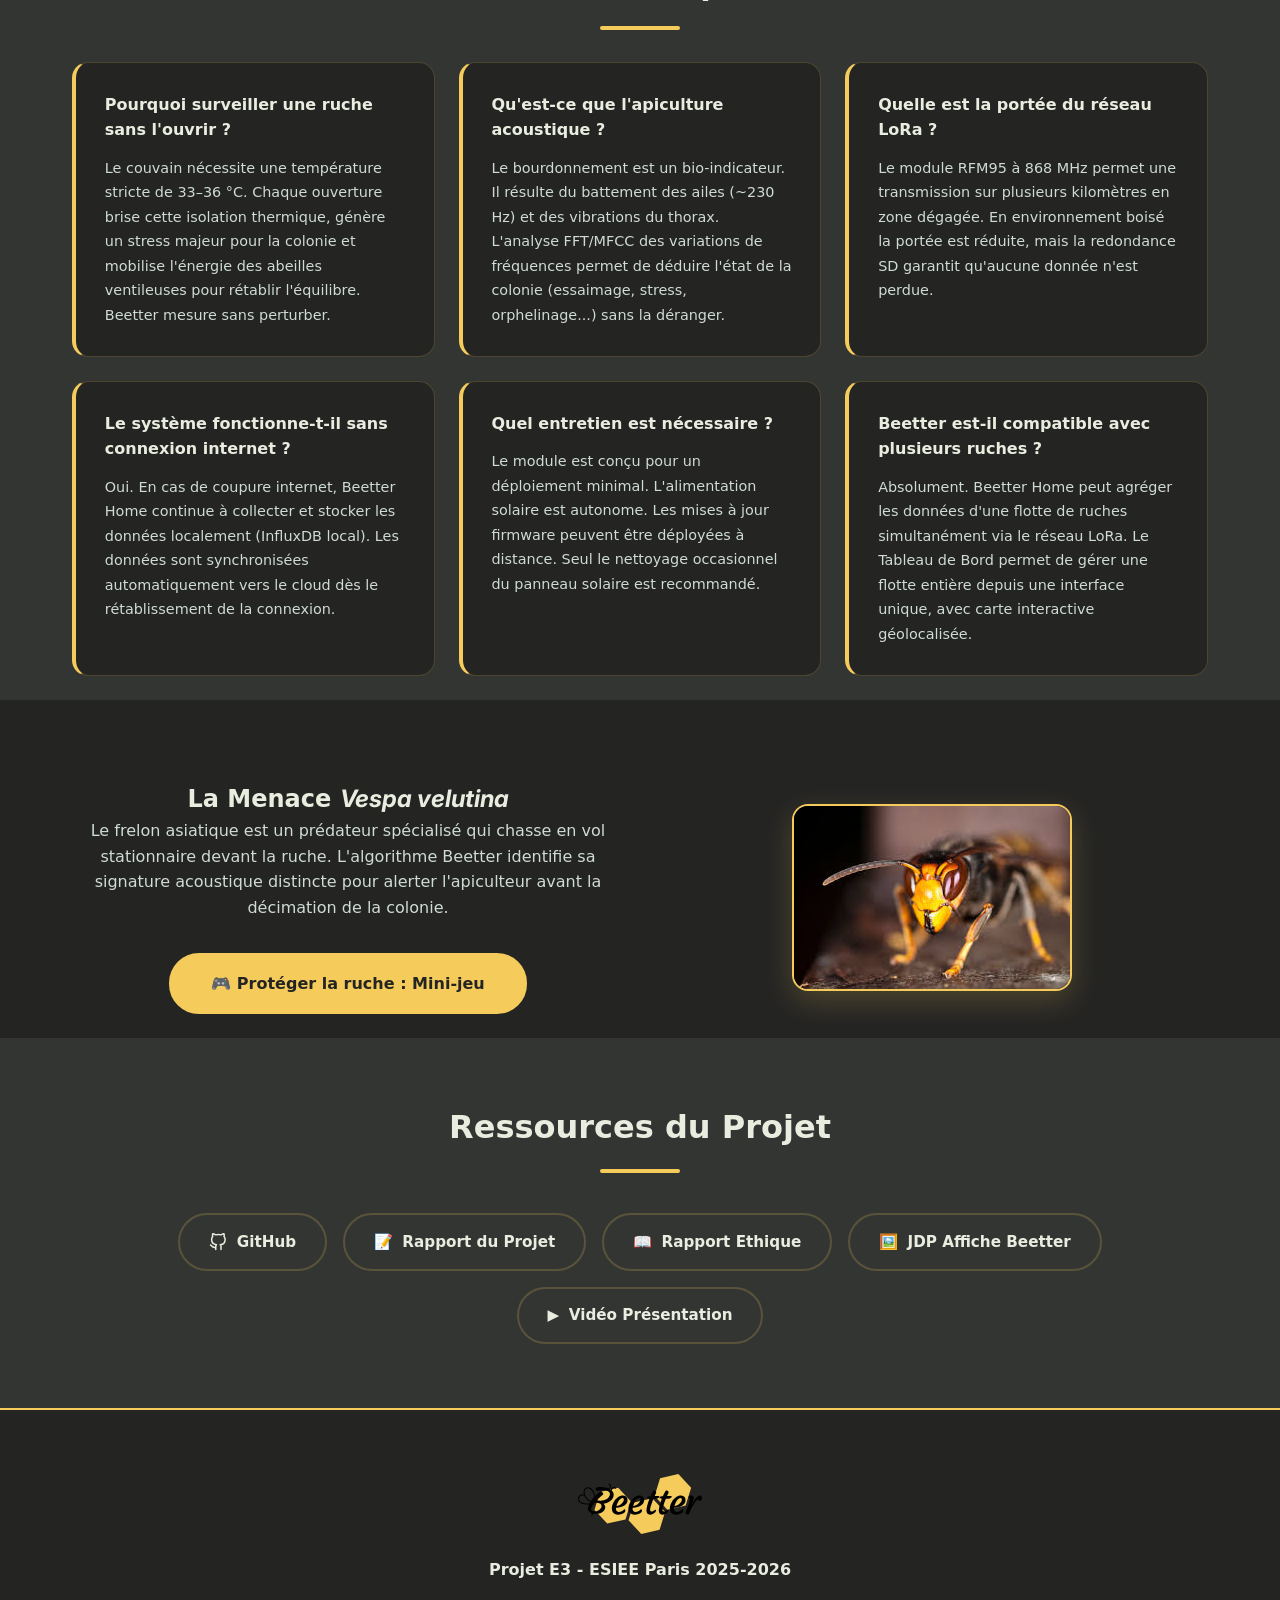
==== commit 793ed483: "refactor: website/" ====
--- a/website/index.html
+++ b/website/index.html
@@ -1,6 +1,20 @@
 <!DOCTYPE html>
 <html lang="fr">
-<!-- Page uses bilingual spans with lang-specific classes. FR/EN content is toggled by updating the root lang attribute. -->
+<!--
+    BEETTER — Page d'accueil (index.html)
+    ───────────────────────────────────────────────────────────
+    Structure du projet :
+      /img/            images (logos, screenshots, photos)
+      /docs/           PDF (rapports, affiche)
+      /js/             scripts JS
+        theme-lang.js    thème clair/sombre + langue FR/EN (partagé)
+        main.js          menu mobile, fade-in scroll, smooth scroll
+      style.css        feuille de style unique du site
+
+    Page uses bilingual spans with lang-specific classes.
+    FR/EN content is toggled by updating the root lang attribute.
+    ───────────────────────────────────────────────────────────
+-->
 <head>
     <meta charset="UTF-8">
     <meta name="viewport" content="width=device-width, initial-scale=1.0">
@@ -12,13 +26,13 @@
     <!-- Open Graph (partage réseaux sociaux) -->
     <meta property="og:title" content="Beetter - Surveillance apicole">
     <meta property="og:description" content="Système de Surveillance Apicole Connecté pour préserver la santé de vos colonies. Température, humidité, analyse acoustique, sans jamais ouvrir la ruche.">
-    <meta property="og:image" content="https://beetter.fr/Logo_B.png">
+    <meta property="og:image" content="https://beetter.fr/img/Logo_B.png">
     <meta property="og:url" content="https://beetter.fr">
     <meta property="og:type" content="website">
     <meta name="twitter:card" content="summary_large_image">
 
     <!-- Favicon -->
-    <link rel="icon" type="image/png" href="Logo_B.png">
+    <link rel="icon" type="image/png" href="img/Logo_B.png">
 
     <!-- Polices : preconnect avant le chargement pour éviter le FOIT sur OVH -->
     <link rel="preconnect" href="https://fonts.googleapis.com">
@@ -27,108 +41,6 @@
 
     <!-- CSS local après les polices -->
     <link rel="stylesheet" href="style.css">
-    <style>
-        /* Bouton FR|EN — harmonisé avec mini-jeu.html */
-        .lang-btn {
-            display: inline-flex;
-            align-items: center;
-            justify-content: center;
-            padding: 0.5rem 1.1rem;
-            font-family: 'Inter', system-ui, sans-serif;
-            font-size: 0.9rem;
-            font-weight: 700;
-            border: 2px solid var(--accent);
-            border-radius: 20px;
-            background: transparent;
-            color: var(--accent);
-            cursor: pointer;
-            white-space: nowrap;
-            transition: transform 0.2s ease, box-shadow 0.2s ease,
-                        background-color 0.2s ease, color 0.2s ease;
-        }
-        .lang-btn:hover {
-            background-color: var(--accent);
-            color: #242423;
-            transform: translateY(-1px);
-            box-shadow: 0 6px 14px var(--shadow-accent);
-        }
-        /* Centrage pour la section Vespa velutina */
-        .vespa-grid {
-            display: flex;
-            align-items: center;
-            justify-content: center;
-            gap: 2rem;
-            flex-wrap: wrap;
-        }
-        .vespa-grid .game-content {
-            text-align: center;
-            max-width: 640px;
-        }
-        .vespa-grid .game-image {
-            display: flex;
-            justify-content: center;
-        }
-
-         .installation-gallery {
-            display: flex;
-            justify-content: center;
-            gap: 1.5rem;
-            margin-top: 2rem;
-        }    
-         
-        .gallery-item {
-            margin: 0;
-            border-radius: 12px;
-            overflow: hidden;
-            background: var(--card-bg);
-            box-shadow: 0 4px 16px var(--shadow);
-            transition: transform 0.3s ease, box-shadow 0.3s ease;
-        }
-        .gallery-item:hover {
-            transform: translateY(-4px);
-            box-shadow: 0 8px 24px var(--shadow-accent);
-        }
-        .gallery-item img {
-            width: 100%;
-            height: auto;
-            object-fit: cover;
-            display: block;
-        }
-        .installation-gallery .gallery-item:not(.gallery-item--wide) {
-            width: 300px;
-            flex-shrink: 0;
-        }
-        .installation-gallery .gallery-item:not(.gallery-item--wide) img {
-            width: 100%;
-            height: auto;
-            object-fit: unset;
-        }
-        .gallery-item--wide {
-            grid-column: 1 / -1;
-        }
-        .gallery-item--wide img {
-            height: auto;
-        }
-        .gallery-item figcaption {
-            padding: 0.85rem 1.2rem;
-            font-size: 0.9rem;
-            color: var(--text-muted, #888);
-            text-align: center;
-        }
-        @media (max-width: 700px) {
-            .installation-gallery {
-                grid-template-columns: 1fr;
-            }
-            .gallery-item--wide {
-                grid-column: 1;
-            }
-            .gallery-item img,
-            .gallery-item--wide img {
-                height: auto;
-            }
-        }
-
-    </style>
 </head>
 <body>
 
@@ -136,7 +48,7 @@
     <!-- Main site navigation with logo, section anchors, language and theme toggles. -->
     <nav class="navbar">
         <a href="#" class="logo">
-            <img src="Logo_Beetter.svg" alt="Logo_Beetter" class="logo-img">
+            <img src="img/Logo_Beetter.svg" alt="Logo_Beetter" class="logo-img">
         </a>
 
         <!-- Scrim overlay (mobile) -->
@@ -154,7 +66,7 @@
             <button id="lang-toggle" class="lang-btn" aria-label="Changer de langue">FR | EN</button>
             <button id="theme-toggle" class="theme-btn" aria-label="Basculer le thème">
                 <svg id="moon-icon" xmlns="http://www.w3.org/2000/svg" width="24" height="24" viewBox="0 0 24 24" fill="none" stroke="currentColor" stroke-width="2" stroke-linecap="round" stroke-linejoin="round"><path d="M21 12.79A9 9 0 1 1 11.21 3 7 7 0 0 0 21 12.79z"></path></svg>
-                <svg id="sun-icon" xmlns="http://www.w3.org/2000/svg" width="24" height="24" viewBox="0 0 24 24" fill="none" stroke="currentColor" stroke-width="2" stroke-linecap="round" stroke-linejoin="round" style="display:none;"><circle cx="12" cy="12" r="5"></circle><line x1="12" y1="1" x2="12" y2="3"></line><line x1="12" y1="21" x2="12" y2="23"></line><line x1="4.22" y1="4.22" x2="5.64" y2="5.64"></line><line x1="18.36" y1="18.36" x2="19.78" y2="19.78"></line><line x1="1" y1="12" x2="3" y2="12"></line><line x1="21" y1="12" x2="23" y2="12"></line><line x1="4.22" y1="19.78" x2="5.64" y2="18.36"></line><line x1="18.36" y1="5.64" x2="19.78" y2="4.22"></line></svg>
+                <svg id="sun-icon" xmlns="http://www.w3.org/2000/svg" width="24" height="24" viewBox="0 0 24 24" fill="none" stroke="currentColor" stroke-width="2" stroke-linecap="round" stroke-linejoin="round" class="is-hidden"><circle cx="12" cy="12" r="5"></circle><line x1="12" y1="1" x2="12" y2="3"></line><line x1="12" y1="21" x2="12" y2="23"></line><line x1="4.22" y1="4.22" x2="5.64" y2="5.64"></line><line x1="18.36" y1="18.36" x2="19.78" y2="19.78"></line><line x1="1" y1="12" x2="3" y2="12"></line><line x1="21" y1="12" x2="23" y2="12"></line><line x1="4.22" y1="19.78" x2="5.64" y2="18.36"></line><line x1="18.36" y1="5.64" x2="19.78" y2="4.22"></line></svg>
             </button>
             <button class="hamburger" id="hamburger" aria-label="Ouvrir le menu" aria-expanded="false">
                 <span></span><span></span><span></span>
@@ -282,7 +194,7 @@
             <div class="installation-gallery">
 
             <figure class="gallery-item gallery-item--wide">
-                    <img src="beetter_hive_home.png" alt="Prototype Beetter Hive et Beetter Home — carte électronique, panneau solaire et passerelle LoRa" loading="lazy">
+                    <img src="img/beetter_hive_home.png" alt="Prototype Beetter Hive et Beetter Home — carte électronique, panneau solaire et passerelle LoRa" loading="lazy">
                     <figcaption>
                         <span class="lang-fr">Prototype complet : module Beetter Hive et Beetter Home</span>
                         <span class="lang-en">Full prototype: Beetter Hive module and Beetter Home</span>
@@ -372,6 +284,31 @@
                     <p class="lang-en">Interactive map geolocating each hive with cross-referenced weather data. Centralized supervision from a single interface.</p>
                 </div>
             </div>
+
+            <!-- ── Captures d'écran du tableau de bord ── -->
+            <div class="dashboard-gallery dashboard-gallery--spaced">
+
+                <!-- Vue Tableau de bord principal -->
+                <figure class="gallery-item gallery-item--wide lang-fr">
+                    <img src="img/dash1fr.png" alt="Tableau de bord Beetter — vue d'ensemble des ruches avec statuts Critique, Avertissement et Calme" loading="lazy">
+                    <figcaption>Vue d'ensemble : Tableau de bord - statuts en temps réel de la flotte</figcaption>
+                </figure>
+                <figure class="gallery-item gallery-item--wide lang-en">
+                    <img src="img/dash1en.png" alt="Beetter Dashboard — fleet overview with Critical, Warning, and Calm status" loading="lazy">
+                    <figcaption>Overview : Dashboard - real-time fleet status</figcaption>
+                </figure>
+
+                <!-- Vue détail d'une ruche -->
+                <figure class="gallery-item gallery-item--wide gallery-item--detail lang-fr">
+                    <img src="img/dash2fr.png" alt="Détail d'une ruche Beetter — graphes température et humidité, carte de localisation" loading="lazy">
+                    <figcaption>Vue détaillée : Graphes température, humidité et localisation GPS d'une ruche</figcaption>
+                </figure>
+                <figure class="gallery-item gallery-item--wide gallery-item--detail lang-en">
+                    <img src="img/dash2en.png" alt="Beetter hive detail — temperature and humidity charts, location map" loading="lazy">
+                    <figcaption>Detail view : Temperature &amp; humidity charts and GPS location of a hive</figcaption>
+                </figure>
+
+            </div>
         </div>
     </section>
 
@@ -432,8 +369,8 @@
                     <p class="lang-en">Beetter provides alerts, it does not make decisions. We have opted out of using devices such as automatic hive covers and repellents : the beekeeper remains the sole decision-maker regarding what actions to take, based on their knowledge of the site.</p>
                 </div>
             </div>
-            <p style="text-align:center; margin-top: 2rem;">
-                <a href="Rapport_Ethique_BERDUGO_AZZA_AGUEH_AUCOUTURIER_BOURGOIS.pdf" target="_blank" rel="noopener noreferrer" class="resource-btn resource-btn-secondary" style="display:inline-flex; align-items:center; gap:0.5rem; margin: 0 auto;">
+            <p class="ethics-report-link">
+                <a href="docs/Rapport_Ethique_BERDUGO_AZZA_AGUEH_AUCOUTURIER_BOURGOIS.pdf" target="_blank" rel="noopener noreferrer" class="resource-btn resource-btn-secondary resource-btn--centered">
                     <span aria-hidden="true">📖</span>
                     <span class="lang-fr">Lire le rapport d'éthique complet</span>
                     <span class="lang-en">Read the full ethics report</span>
@@ -443,14 +380,14 @@
 
         <div class="installation-gallery">
                 <figure class="gallery-item">
-                    <img src="installation_1.png" alt="Apiculteurs inspectant les ruches lors de l'installation du module Beetter" loading="lazy">
+                    <img src="img/installation_1.png" alt="Apiculteurs inspectant les ruches lors de l'installation du module Beetter" loading="lazy">
                     <figcaption>
                         <span class="lang-fr">Inspection des ruches </span>
                         <span class="lang-en">Hive inspection</span>
                     </figcaption>
                 </figure>
                 <figure class="gallery-item">
-                    <img src="installation_2.png" alt="Installation électronique du module Beetter Hive dans la ruche" loading="lazy">
+                    <img src="img/installation_2.png" alt="Installation électronique du module Beetter Hive dans la ruche" loading="lazy">
                     <figcaption>
                         <span class="lang-fr">Installation de Beetter Hive</span>
                         <span class="lang-en">Beetter Hive installation</span>
@@ -592,7 +529,7 @@
                     <a href="mini-jeu.html" class="cta-button lang-en">🎮 Protect the Hive: Mini-game</a>
                 </div>
                 <div class="game-image">
-                    <img src="vespa_velutina.jpg" alt="Frelon asiatique - Vespa velutina" class="vespa-img">
+                    <img src="img/vespa_velutina.jpg" alt="Frelon asiatique - Vespa velutina" class="vespa-img">
                 </div>
             </div>
         </div>
@@ -611,19 +548,19 @@
                     <svg xmlns="http://www.w3.org/2000/svg" width="18" height="18" viewBox="0 0 24 24" fill="none" stroke="currentColor" stroke-width="2" stroke-linecap="round" stroke-linejoin="round" aria-hidden="true"><path d="M9 19c-5 1.5-5-2.5-7-3m14 6v-3.87a3.37 3.37 0 0 0-.94-2.61c3.14-.35 6.44-1.54 6.44-7A5.44 5.44 0 0 0 20 4.77 5.07 5.07 0 0 0 19.91 1S18.73.65 16 2.48a13.38 13.38 0 0 0-7 0C6.27.65 5.09 1 5.09 1A5.07 5.07 0 0 0 5 4.77a5.44 5.44 0 0 0-1.5 3.78c0 5.42 3.3 6.61 6.44 7A3.37 3.37 0 0 0 9 18.13V22"></path></svg>
                     GitHub
                 </a>
-                <a href="Rapport_Projet_Beetter.pdf" target="_blank" rel="noopener noreferrer" class="resource-btn resource-btn-secondary">
+                <a href="docs/Rapport_Projet_Beetter.pdf" target="_blank" rel="noopener noreferrer" class="resource-btn resource-btn-secondary">
                     <span aria-hidden="true">📝</span>
                     <span class="lang-fr">Rapport du Projet</span>
                     <span class="lang-en">Project Report</span>
                 </a>
 
-                <a href="Rapport_Ethique_BERDUGO_AZZA_AGUEH_AUCOUTURIER_BOURGOIS.pdf" target="_blank" rel="noopener noreferrer" class="resource-btn resource-btn-secondary">
+                <a href="docs/Rapport_Ethique_BERDUGO_AZZA_AGUEH_AUCOUTURIER_BOURGOIS.pdf" target="_blank" rel="noopener noreferrer" class="resource-btn resource-btn-secondary">
                     <span aria-hidden="true">📖</span>
                     <span class="lang-fr">Rapport Ethique</span>
                     <span class="lang-en">Ethics Report</span>
                 </a>
 
-                <a href="JDP_Affiche_Beetter_2026.pdf" target="_blank" rel="noopener noreferrer" class="resource-btn resource-btn-secondary">
+                <a href="docs/JDP_Affiche_Beetter_2026.pdf" target="_blank" rel="noopener noreferrer" class="resource-btn resource-btn-secondary">
                     <span aria-hidden="true">🖼️</span>
                     <span class="lang-fr">JDP Affiche Beetter</span>
                     <span class="lang-en">JDP Beetter Poster</span>
@@ -642,83 +579,14 @@
     <footer>
         <div class="container footer-content">
             <div class="footer-logo">
-                <img src="Logo_Beetter.svg" alt="Logo_Beetter" class="logo-img-footer">
+                <img src="img/Logo_Beetter.svg" alt="Logo_Beetter" class="logo-img-footer">
             </div>
             <p class="lang-fr">Projet E3 - ESIEE Paris 2025-2026</p>
             <p class="lang-en">E3 Project - ESIEE Paris 2025-2026</p>
         </div>
     </footer>
 
-    <script>
-        // === THÈME ===
-        const themeBtn = document.getElementById('theme-toggle');
-        const sunIcon  = document.getElementById('sun-icon');
-        const moonIcon = document.getElementById('moon-icon');
-        const html     = document.documentElement;
-
-        html.setAttribute('data-theme', 'dark');
-        sunIcon.style.display  = 'block';
-        moonIcon.style.display = 'none';
-
-        themeBtn.addEventListener('click', () => {
-            const newTheme = html.getAttribute('data-theme') === 'light' ? 'dark' : 'light';
-            html.setAttribute('data-theme', newTheme);
-            sunIcon.style.display  = newTheme === 'dark' ? 'block' : 'none';
-            moonIcon.style.display = newTheme === 'dark' ? 'none'  : 'block';
-        });
-
-        // === LANGUE ===
-        const langBtn = document.getElementById('lang-toggle');
-        langBtn.addEventListener('click', () => {
-            const newLang = html.getAttribute('lang') === 'fr' ? 'en' : 'fr';
-            html.setAttribute('lang', newLang);
-            langBtn.textContent = newLang === 'fr' ? 'FR | EN' : 'EN | FR';
-        });
-
-        // === HAMBURGER MENU ===
-        const hamburger = document.getElementById('hamburger');
-        const navLinks  = document.getElementById('nav-links');
-        const navScrim  = document.getElementById('nav-scrim');
-
-        function toggleMenu(open) {
-            hamburger.classList.toggle('open', open);
-            navLinks.classList.toggle('open', open);
-            navScrim.classList.toggle('open', open);
-            hamburger.setAttribute('aria-expanded', String(open));
-            document.body.classList.toggle('no-scroll', open);
-        }
-
-        hamburger.addEventListener('click', () => toggleMenu(!hamburger.classList.contains('open')));
-        navScrim.addEventListener('click', () => toggleMenu(false));
-        navLinks.querySelectorAll('a').forEach(a => a.addEventListener('click', () => toggleMenu(false)));
-
-        // === INTERSECTION OBSERVER (scroll fade-in) ===
-        const animTargets = document.querySelectorAll('.card, .feature-box, .tech-item, .team-card, .faq-item, .flow-step');
-        if (window.matchMedia('(prefers-reduced-motion: no-preference)').matches) {
-            const io = new IntersectionObserver((entries) => {
-                entries.forEach((e, i) => {
-                    if (e.isIntersecting) {
-                        e.target.style.transitionDelay = (i % 4) * 80 + 'ms';
-                        e.target.classList.add('visible');
-                        io.unobserve(e.target);
-                    }
-                });
-            }, { threshold: 0.12 });
-            animTargets.forEach(el => io.observe(el));
-        } else {
-            animTargets.forEach(el => el.classList.add('visible'));
-        }
-
-        // === SMOOTH SCROLL pour les ancres ===
-        document.querySelectorAll('a[href^="#"]').forEach(anchor => {
-            anchor.addEventListener('click', function (e) {
-                const target = document.querySelector(this.getAttribute('href'));
-                if (target) {
-                    e.preventDefault();
-                    target.scrollIntoView({ behavior: 'smooth', block: 'start' });
-                }
-            });
-        });
-    </script>
+    <script src="js/theme-lang.js"></script>
+    <script src="js/main.js"></script>
 </body>
 </html>
--- a/website/style.css
+++ b/website/style.css
@@ -1,5 +1,37 @@
 /* ═══════════════════════════════════════════════════════════ */
-/* VARIABLES & RESET */
+/*  BEETTER — FEUILLE DE STYLE PRINCIPALE                       */
+/*  Tous les styles du site (index.html + mini-jeu.html)        */
+/*  sont centralisés ici. Aucun CSS ne doit rester inline       */
+/*  dans les fichiers HTML : toute nouvelle règle vient ici.    */
+/* ═══════════════════════════════════════════════════════════ */
+/*
+   SOMMAIRE
+   ────────────────────────────────────────────────────────────
+   1.  VARIABLES & RESET
+   2.  LAYOUT
+   3.  NAVIGATION
+   4.  HERO SECTION
+   5.  BUTTONS & CTAs
+   6.  SECTIONS (génériques)
+   7.  CARDS & BOXES
+   8.  STATS BANNER
+   9.  FLOW / ARCHITECTURE
+   10. DASHBOARD (aperçu maquette)
+   11. TABLES & BADGES
+   12. TEAM
+   13. FAQ
+   14. RESOURCES
+   15. FOOTER
+   16. VESPA VELUTINA SECTION
+   17. GALERIES IMAGES (installation + dashboard screenshots)
+   18. MINI-JEU (page mini-jeu.html)
+   19. RESPONSIVE / MOBILE
+   20. ANIMATIONS (scroll fade-in)
+   ────────────────────────────────────────────────────────────
+*/
+
+/* ═══════════════════════════════════════════════════════════ */
+/* 1. VARIABLES & RESET */
 /* ═══════════════════════════════════════════════════════════ */
 
 @font-face {
@@ -38,6 +70,12 @@
 :root:lang(fr) .lang-en { display: none; }
 :root:lang(en) .lang-fr { display: none; }
 
+/* Classe utilitaire générique pour masquer un élément (remplace les
+   attributs style="display:none" inline pilotés au chargement de la page).
+   !important nécessaire : elle doit toujours gagner face à un display
+   défini par une autre classe de composant (ex. .game-hud { display:flex }). */
+.is-hidden { display: none !important; }
+
 * {
     margin: 0;
     padding: 0;
@@ -58,7 +96,7 @@
 body.no-scroll { overflow: hidden; }
 
 /* ═══════════════════════════════════════════════════════════ */
-/* LAYOUT */
+/* 2. LAYOUT */
 /* ═══════════════════════════════════════════════════════════ */
 
 .container {
@@ -71,7 +109,7 @@
 .grid-3 { display: grid; grid-template-columns: repeat(auto-fit, minmax(280px, 1fr)); gap: 2rem; }
 
 /* ═══════════════════════════════════════════════════════════ */
-/* NAVIGATION */
+/* 3. NAVIGATION */
 /* ═══════════════════════════════════════════════════════════ */
 
 .navbar {
@@ -160,14 +198,26 @@
     cursor: pointer;
 }
 
+/* .lang-btn : bouton FR|EN de la navbar.
+   Version consolidée — fusionne la base historique de style.css
+   avec les surcharges qui étaient dupliquées en inline dans
+   index.html et mini-jeu.html (bordure 2px, hover avec lift). */
 .lang-btn {
-    font-weight: 800;
-    font-size: 1rem;
-    padding: 0.4rem 0.8rem;
-    border: 1px solid var(--accent);
+    display: inline-flex;
+    align-items: center;
+    justify-content: center;
+    padding: 0.5rem 1.1rem;
+    font-family: 'Inter', system-ui, sans-serif;
+    font-size: 0.9rem;
+    font-weight: 700;
+    border: 2px solid var(--accent);
     border-radius: 20px;
+    background: transparent;
     color: var(--accent);
+    cursor: pointer;
     white-space: nowrap;
+    transition: transform 0.2s ease, box-shadow 0.2s ease,
+                background-color 0.2s ease, color 0.2s ease;
 }
 
 .nav-link-button {
@@ -194,9 +244,13 @@
     color: #242423;
 }
 
+/* Bouton Retour (mini-jeu.html) et bouton FR|EN partagent le même hover harmonisé. */
+.nav-link-button:hover,
 .lang-btn:hover {
     background-color: var(--accent);
     color: #242423;
+    transform: translateY(-1px);
+    box-shadow: 0 6px 14px var(--shadow-accent);
 }
 
 .theme-btn:hover, .github-link:hover {
@@ -205,7 +259,7 @@
 }
 
 /* ═══════════════════════════════════════════════════════════ */
-/* HERO SECTION */
+/* 4. HERO SECTION */
 /* ═══════════════════════════════════════════════════════════ */
 
 .hero {
@@ -283,7 +337,7 @@
 }
 
 /* ═══════════════════════════════════════════════════════════ */
-/* BUTTONS & CTAs */
+/* 5. BUTTONS & CTAs */
 /* ═══════════════════════════════════════════════════════════ */
 
 .cta-button {
@@ -306,7 +360,7 @@
 }
 
 /* ═══════════════════════════════════════════════════════════ */
-/* SECTIONS */
+/* 6. SECTIONS (génériques) */
 /* ═══════════════════════════════════════════════════════════ */
 
 .section { padding: 5rem 0 1.5rem; position: relative; }
@@ -334,7 +388,7 @@
 h3 { font-size: 1.05rem; margin-bottom: 0.9rem; color: var(--text-primary); }
 
 /* ═══════════════════════════════════════════════════════════ */
-/* CARDS & BOXES */
+/* 7. CARDS & BOXES */
 /* ═══════════════════════════════════════════════════════════ */
 
 .card, .feature-box, .tech-item {
@@ -368,7 +422,7 @@
 }
 
 /* ═══════════════════════════════════════════════════════════ */
-/* STATS BANNER */
+/* 8. STATS BANNER */
 /* ═══════════════════════════════════════════════════════════ */
 
 .stats-banner { 
@@ -383,8 +437,20 @@
     align-items: stretch;
 }
 
-/* ═══════════════════════════════════════════════════════════ */
-/* FLOW / ARCHITECTURE */
+.stat-value {
+    font-size: 2.5rem;
+    font-weight: 800;
+    margin-bottom: 0.2rem;
+    color: #242423;
+}
+
+.stat-label {
+    color: #333533;
+    font-weight: 600;
+}
+
+/* ═══════════════════════════════════════════════════════════ */
+/* 9. FLOW / ARCHITECTURE */
 /* ═══════════════════════════════════════════════════════════ */
 
 .flow-grid {
@@ -452,7 +518,7 @@
 }
 
 /* ═══════════════════════════════════════════════════════════ */
-/* DASHBOARD */
+/* 10. DASHBOARD (aperçu maquette) */
 /* ═══════════════════════════════════════════════════════════ */
 
 .dashboard-preview {
@@ -549,8 +615,11 @@
     font-weight: 600; 
 }
 
-/* ═══════════════════════════════════════════════════════════ */
-/* TABLES & BADGES */
+/* Mise en page de la grille "Fonctionnalités du Tableau de Bord" (#dashboard) */
+.dashboard-features { align-items: start; gap: 3rem; }
+
+/* ═══════════════════════════════════════════════════════════ */
+/* 11. TABLES & BADGES */
 /* ═══════════════════════════════════════════════════════════ */
 
 .acoustic-table { 
@@ -592,7 +661,7 @@
 .badge-crit { background: rgba(244,67,54,0.15); color: #f44336; }
 
 /* ═══════════════════════════════════════════════════════════ */
-/* TEAM */
+/* 12. TEAM */
 /* ═══════════════════════════════════════════════════════════ */
 
 .team-grid { 
@@ -658,7 +727,7 @@
 }
 
 /* ═══════════════════════════════════════════════════════════ */
-/* FAQ */
+/* 13. FAQ */
 /* ═══════════════════════════════════════════════════════════ */
 
 .faq-grid { 
@@ -702,8 +771,18 @@
 }
 
 /* ═══════════════════════════════════════════════════════════ */
-/* RESOURCES */
-/* ═══════════════════════════════════════════════════════════ */
+/* 14. RESOURCES */
+/* ═══════════════════════════════════════════════════════════ */
+
+/* Conteneur de la section "Ressources du Projet" */
+.resources-section { padding: 4rem 0; }
+.resources-container { text-align: center; }
+.resources-title {
+    font-size: 2rem;
+    font-weight: 800;
+    margin-bottom: 0.5rem;
+    color: var(--text-primary);
+}
 
 /* Boutons de ressource centralisés et accessibles depuis l'encart projet. */
 .resources-row {
@@ -750,8 +829,22 @@
     transform: translateY(-2px); 
 }
 
-/* ═══════════════════════════════════════════════════════════ */
-/* FOOTER */
+/* Variante centrée du bouton ressource, utilisée seule (hors .resources-row) */
+.resource-btn--centered {
+    display: inline-flex;
+    align-items: center;
+    gap: 0.5rem;
+    margin: 0 auto;
+}
+
+/* Conteneur du lien "Lire le rapport d'éthique complet" (section Éthique) */
+.ethics-report-link {
+    text-align: center;
+    margin-top: 2rem;
+}
+
+/* ═══════════════════════════════════════════════════════════ */
+/* 15. FOOTER */
 /* ═══════════════════════════════════════════════════════════ */
 
 /* Style sombre du footer pour clore la page avec un contraste fort. */
@@ -794,43 +887,38 @@
     font-size: 1rem; 
 }
 
-/* ═══════════════════════════════════════════════════════════ */
-/* STATS BANNER — valeurs et labels                           */
-/* ═══════════════════════════════════════════════════════════ */
-
-.stats-banner .grid-3 { gap: 1rem; }
-
-.stat-value {
-    font-size: 2.5rem;
-    font-weight: 800;
-    margin-bottom: 0.2rem;
-    color: #242423;
-}
-
-.stat-label {
-    color: #333533;
-    font-weight: 600;
-}
-
-/* ═══════════════════════════════════════════════════════════ */
-/* RESSOURCES                                                 */
-/* ═══════════════════════════════════════════════════════════ */
-
-.resources-section { padding: 4rem 0; }
-.resources-container { text-align: center; }
-.resources-title {
-    font-size: 2rem;
-    font-weight: 800;
-    margin-bottom: 0.5rem;
-    color: var(--text-primary);
-}
-
-/* ═══════════════════════════════════════════════════════════ */
-/* VESPA VELUTINA SECTION                                     */
-/* ═══════════════════════════════════════════════════════════ */
-
-.vespa-grid { align-items: center; }
+/* Mention du suiveur de projet (équipe) */
+.footer-supervisor {
+    text-align: center;
+    margin-top: 2rem;
+    font-size: 0.9rem;
+    color: var(--text-secondary);
+}
+
+/* ═══════════════════════════════════════════════════════════ */
+/* 16. VESPA VELUTINA SECTION */
+/* ═══════════════════════════════════════════════════════════ */
+
+/* Grille centrée texte + image pour la section "Menace Vespa velutina" */
+.vespa-grid {
+    align-items: center;
+    justify-content: center;
+    gap: 2rem;
+    flex-wrap: wrap;
+}
+
+.vespa-grid .game-content {
+    text-align: center;
+    max-width: 640px;
+}
+
+.vespa-grid .game-image {
+    display: flex;
+    justify-content: center;
+}
+
 .vespa-desc { color: var(--text-secondary); margin-bottom: 2rem; }
+
 .vespa-img {
     max-width: 100%;
     border-radius: 16px;
@@ -841,25 +929,109 @@
 }
 
 /* ═══════════════════════════════════════════════════════════ */
-/* DASHBOARD FEATURES                                         */
-/* ═══════════════════════════════════════════════════════════ */
-
-.dashboard-features { align-items: start; gap: 3rem; }
-
-/* ═══════════════════════════════════════════════════════════ */
-/* FOOTER SUPERVISOR                                          */
-/* ═══════════════════════════════════════════════════════════ */
-
-.footer-supervisor {
+/* 17. GALERIES IMAGES (installation + dashboard screenshots) */
+/* ═══════════════════════════════════════════════════════════ */
+
+/* Galerie générique utilisée pour les photos d'installation sur le terrain */
+.installation-gallery {
+    display: flex;
+    justify-content: center;
+    gap: 1.5rem;
+    margin-top: 2rem;
+}
+
+.gallery-item {
+    margin: 0;
+    border-radius: 12px;
+    overflow: hidden;
+    background: var(--card-bg);
+    box-shadow: 0 4px 16px var(--shadow);
+    transition: transform 0.3s ease, box-shadow 0.3s ease;
+}
+
+.gallery-item:hover {
+    transform: translateY(-4px);
+    box-shadow: 0 8px 24px var(--shadow-accent);
+}
+
+.gallery-item img {
+    width: 100%;
+    height: auto;
+    object-fit: cover;
+    display: block;
+}
+
+/* Items "normaux" (non pleine largeur) de la galerie d'installation */
+.installation-gallery .gallery-item:not(.gallery-item--wide) {
+    width: 300px;
+    flex-shrink: 0;
+}
+
+.installation-gallery .gallery-item:not(.gallery-item--wide) img {
+    width: 100%;
+    height: auto;
+    object-fit: unset;
+}
+
+/* Item pleine largeur (ex : photo du prototype complet) */
+.gallery-item--wide { grid-column: 1 / -1; }
+.gallery-item--wide img { height: auto; }
+
+.gallery-item figcaption {
+    padding: 0.85rem 1.2rem;
+    font-size: 0.9rem;
+    color: var(--text-muted, #888);
     text-align: center;
-    margin-top: 2rem;
-    font-size: 0.9rem;
-    color: var(--text-secondary);
-}
-
-/* ═══════════════════════════════════════════════════════════ */
-/* MINI-JEU */
-/* ═══════════════════════════════════════════════════════════ */
+}
+
+/* Galerie spécifique aux captures d'écran du tableau de bord */
+.dashboard-gallery {
+    display: flex;
+    flex-direction: column;
+    gap: 1.5rem;
+}
+
+.dashboard-gallery .gallery-item {
+    border-radius: 14px;
+    overflow: hidden;
+    background: var(--card-bg);
+    box-shadow: 0 4px 24px var(--shadow);
+    transition: transform 0.3s ease, box-shadow 0.3s ease;
+}
+
+.dashboard-gallery .gallery-item:hover {
+    transform: translateY(-4px);
+    box-shadow: 0 10px 32px var(--shadow-accent);
+}
+
+.dashboard-gallery .gallery-item img {
+    width: 100%;
+    height: auto;
+    display: block;
+    border-radius: 14px 14px 0 0;
+}
+
+.dashboard-gallery .gallery-item figcaption {
+    padding: 0.85rem 1.2rem;
+    font-size: 0.88rem;
+    color: var(--text-muted, #888);
+    text-align: center;
+}
+
+/* Espace au-dessus de la galerie quand elle suit directement une grille de features */
+.dashboard-gallery--spaced { margin-top: 3rem; }
+
+/* Espace au-dessus des figures "vue détaillée" qui suivent la vue d'ensemble */
+.gallery-item--detail { margin-top: 1.5rem; }
+
+/* ═══════════════════════════════════════════════════════════ */
+/* 18. MINI-JEU (page mini-jeu.html) */
+/* ═══════════════════════════════════════════════════════════ */
+
+/* Mise en couleur des mots-clés "frelons" (danger) / "abeilles" (ami)
+   dans le texte d'introduction du jeu. */
+.text-hornet { color: #ff4444; }
+.text-bee { color: var(--accent); }
 
 .hive-stage {
     display: flex;
@@ -872,13 +1044,16 @@
     text-align: center;
 }
 
+/* Bloc visuel de la ruche (emoji 🏠🐝) au centre de l'écran de jeu.
+   Taille compacte : c'est la valeur réellement affichée sur le site
+   (elle écrasait auparavant une valeur plus grande via !important). */
 .hive-graphic {
-    font-size: 5rem;
-    padding: 2rem;
+    font-size: 2.8rem;
+    padding: 0.7rem 1.2rem;
     border-radius: 24px;
     background: rgba(245, 203, 92, 0.12);
     border: 1px dashed var(--accent);
-    width: min(420px, 100%);
+    width: min(200px, 90%);
     margin: 0 auto;
 }
 
@@ -1038,8 +1213,157 @@
     margin: 1rem 0; 
 }
 
-/* ═══════════════════════════════════════════════════════════ */
-/* RESPONSIVE */
+/* Sous-titre "frelons éliminés / hornets eliminated" sous le score final */
+.game-over-subtitle {
+    color: var(--text-secondary);
+    margin-bottom: 2rem;
+}
+
+/* Bouton principal du jeu (Démarrer / Rejouer) — même gabarit partout */
+.game-btn {
+    display: inline-flex;
+    align-items: center;
+    justify-content: center;
+    padding: 0.9rem 2rem;
+    background-color: var(--accent);
+    color: #242423;
+    font-family: 'Inter', system-ui, sans-serif;
+    font-size: 1rem;
+    font-weight: 800;
+    border: 2px solid var(--accent);
+    border-radius: 30px;
+    cursor: pointer;
+    text-decoration: none;
+    transition: transform 0.3s ease, box-shadow 0.3s ease, background-color 0.3s ease;
+    white-space: nowrap;
+    min-width: 180px;
+}
+
+.game-btn:hover {
+    transform: translateY(-3px);
+    box-shadow: 0 10px 20px var(--shadow-accent);
+    background-color: var(--accent-hover);
+}
+
+.game-btn:active {
+    transform: translateY(0);
+}
+
+/* HUD (compteur, vague, combo) affiché pendant une partie */
+.game-hud {
+    position: fixed;
+    top: 100px;
+    left: 50%;
+    transform: translateX(-50%);
+    display: flex;
+    gap: 2rem;
+    align-items: center;
+    z-index: 500;
+    background: rgba(36, 36, 35, 0.85);
+    padding: 1rem 2rem;
+    border-radius: 15px;
+    border: 2px solid var(--accent);
+    font-weight: 600;
+    font-size: 1.1rem;
+    backdrop-filter: blur(5px);
+}
+
+.hud-element {
+    display: flex;
+    align-items: center;
+    gap: 0.5rem;
+    color: var(--text-primary);
+}
+
+.timer {
+    color: #ff4444;
+    font-size: 1.3rem;
+    min-width: 80px;
+    text-align: center;
+}
+
+.combo-display {
+    color: var(--accent);
+    font-size: 1.2rem;
+    min-width: 120px;
+}
+
+.wave-badge {
+    background: var(--accent);
+    color: #242423;
+    padding: 0.5rem 1rem;
+    border-radius: 10px;
+    font-weight: 800;
+    min-width: 100px;
+    text-align: center;
+    animation: wavePopup 0.5s ease-out;
+}
+
+@keyframes wavePopup {
+    0% {
+        transform: scale(1.2);
+        opacity: 1;
+    }
+    100% {
+        transform: scale(1);
+        opacity: 1;
+    }
+}
+
+/* Grille de statistiques affichée sur l'écran de fin de partie */
+.game-stats-grid {
+    display: grid;
+    grid-template-columns: 1fr 1fr;
+    gap: 1rem;
+    margin: 2rem 0;
+    width: 100%;
+}
+
+/* Une cellule de la grille de stats de fin de partie. */
+.game-stat-item {
+    background: rgba(255, 255, 255, 0.05);
+    border: 1px solid var(--accent);
+    border-radius: 10px;
+    padding: 1rem;
+    text-align: center;
+}
+
+.game-stat-label {
+    font-size: 0.9rem;
+    color: var(--text-secondary);
+    margin-bottom: 0.5rem;
+}
+
+.game-stat-value {
+    font-size: 1.8rem;
+    font-weight: 800;
+    color: var(--accent);
+}
+
+/* Bandeau "Nouveau record personnel" */
+.record-badge {
+    background: linear-gradient(135deg, #ff4444, var(--accent));
+    color: white;
+    padding: 0.5rem 1rem;
+    border-radius: 10px;
+    font-weight: 700;
+    margin-top: 1rem;
+    animation: shine 0.5s ease-out;
+}
+
+@keyframes shine {
+    0% {
+        transform: scale(0.8);
+        opacity: 0;
+    }
+    100% {
+        transform: scale(1);
+        opacity: 1;
+    }
+}
+
+/* ═══════════════════════════════════════════════════════════ */
+/* 19. RESPONSIVE / MOBILE */
 /* ═══════════════════════════════════════════════════════════ */
 
 @media (max-width: 768px) {
@@ -1308,6 +1632,20 @@
     }
 }
 
+/* ── GALERIE D'INSTALLATION MOBILE ─────────────────────────── */
+@media (max-width: 700px) {
+    .installation-gallery {
+        grid-template-columns: 1fr;
+    }
+    .gallery-item--wide {
+        grid-column: 1;
+    }
+    .gallery-item img,
+    .gallery-item--wide img {
+        height: auto;
+    }
+}
+
 /* ── RESOURCES MOBILE ──────────────────────────────────────── */
 @media (max-width: 500px) {
     .resources-row { flex-direction: column; align-items: stretch; }
@@ -1350,6 +1688,10 @@
     }
 }
 
+/* ═══════════════════════════════════════════════════════════ */
+/* 20. ANIMATIONS (scroll fade-in) */
+/* ═══════════════════════════════════════════════════════════ */
+
 /* ── SECTION FADE-IN ON SCROLL (CSS only) ──────────────────── */
 @media (prefers-reduced-motion: no-preference) {
     .card, .feature-box, .tech-item, .team-card, .faq-item, .flow-step {
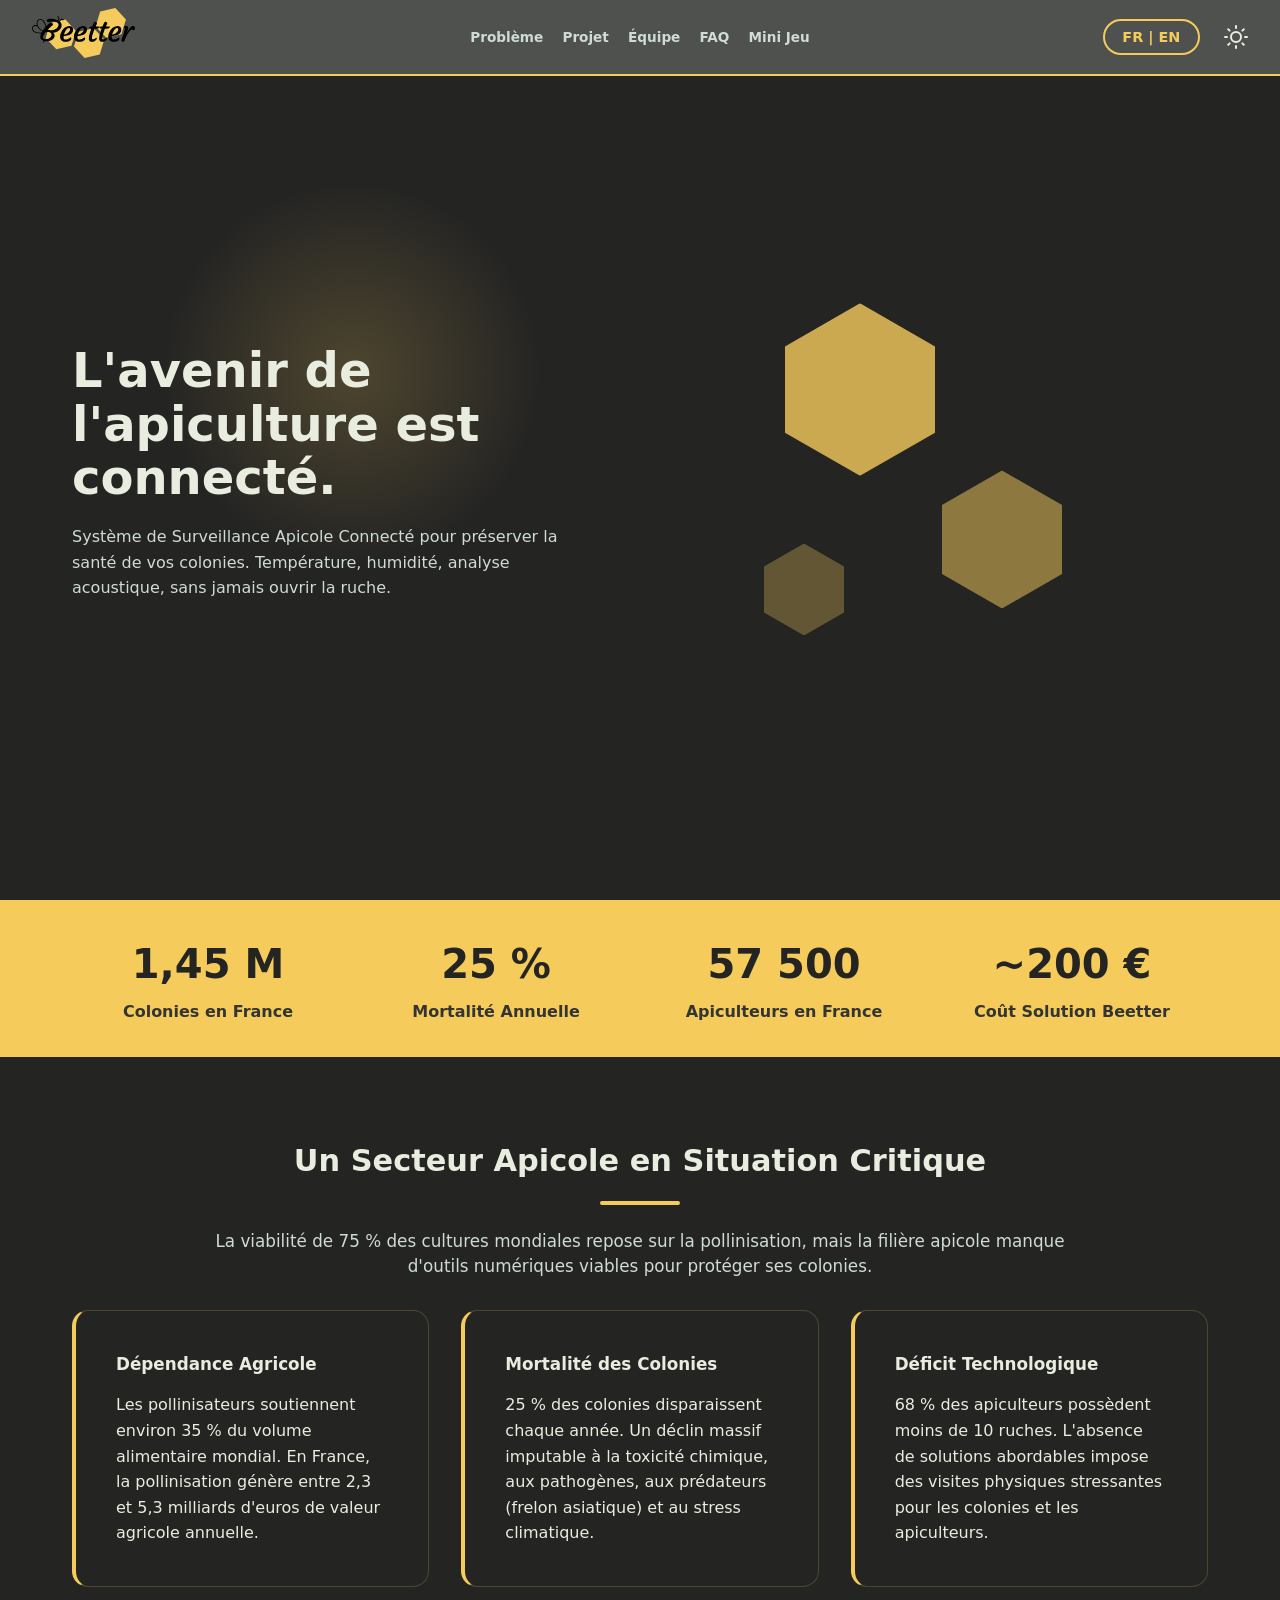
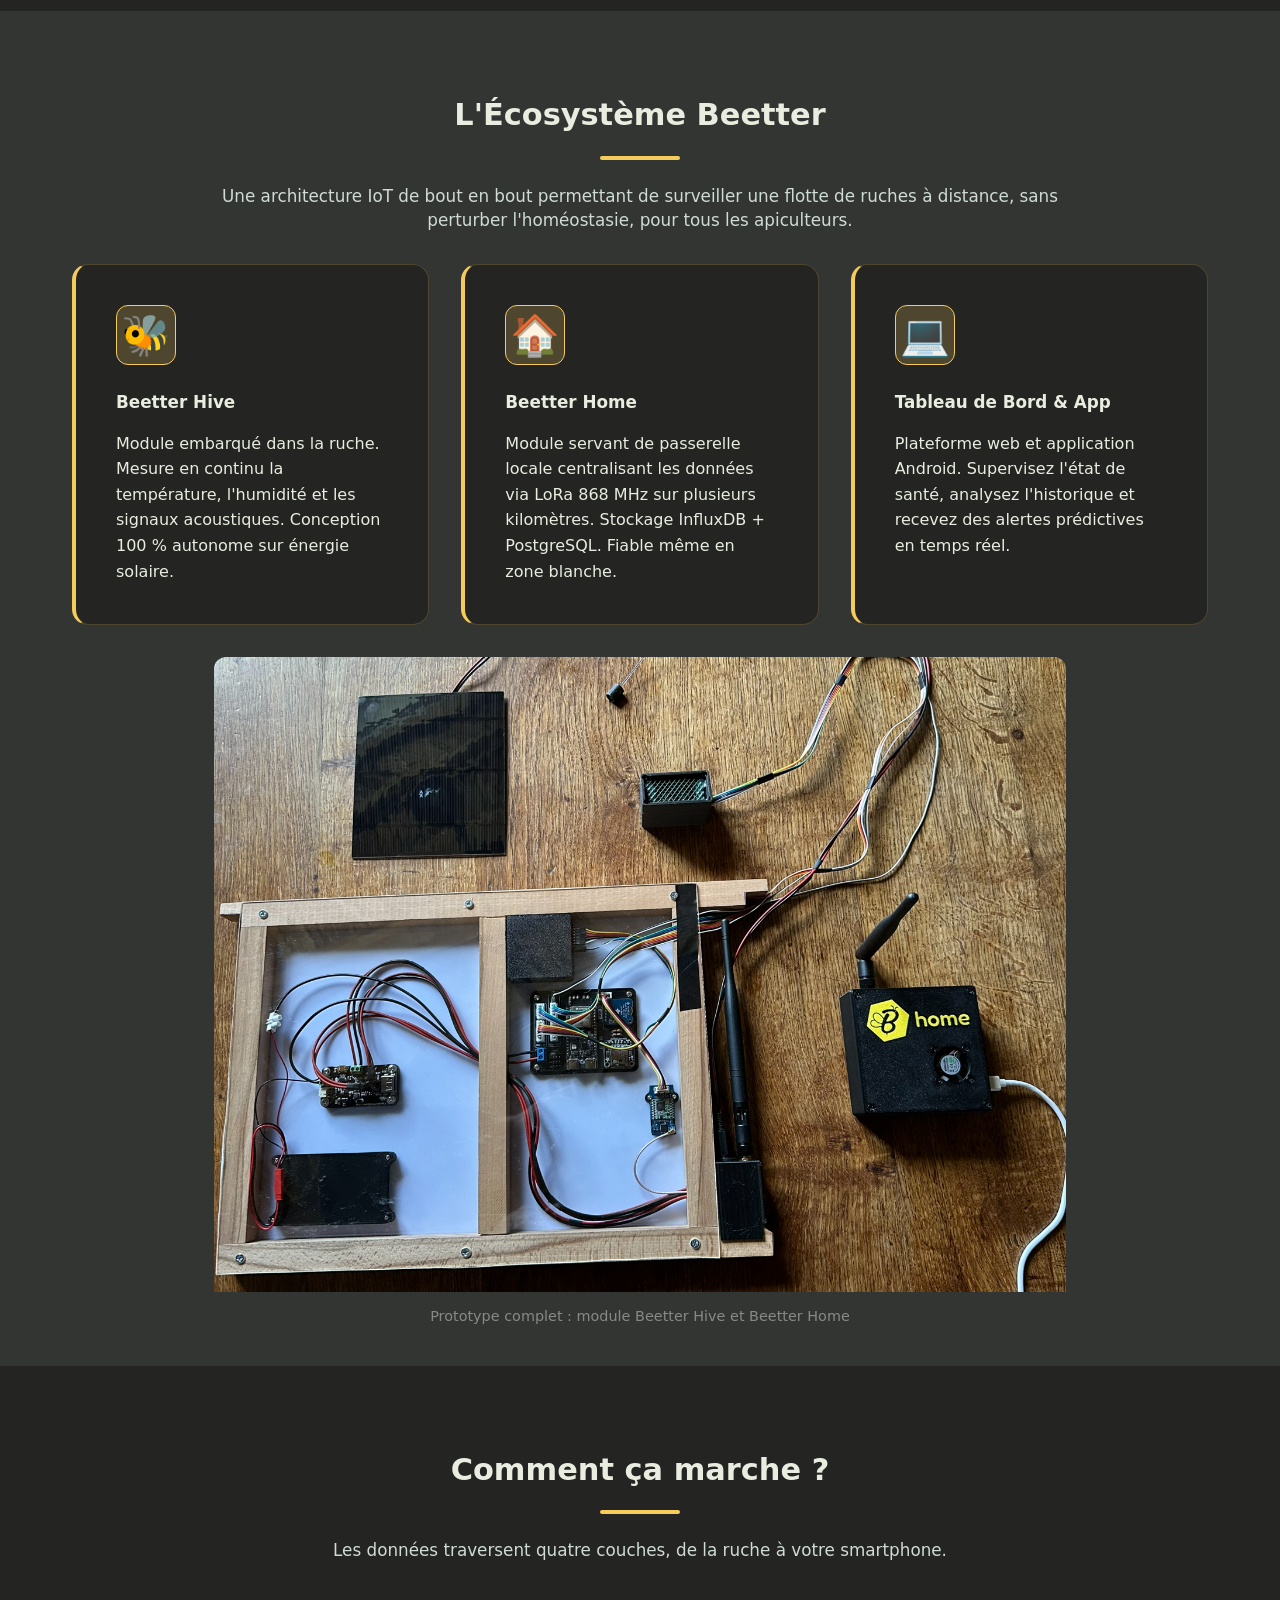
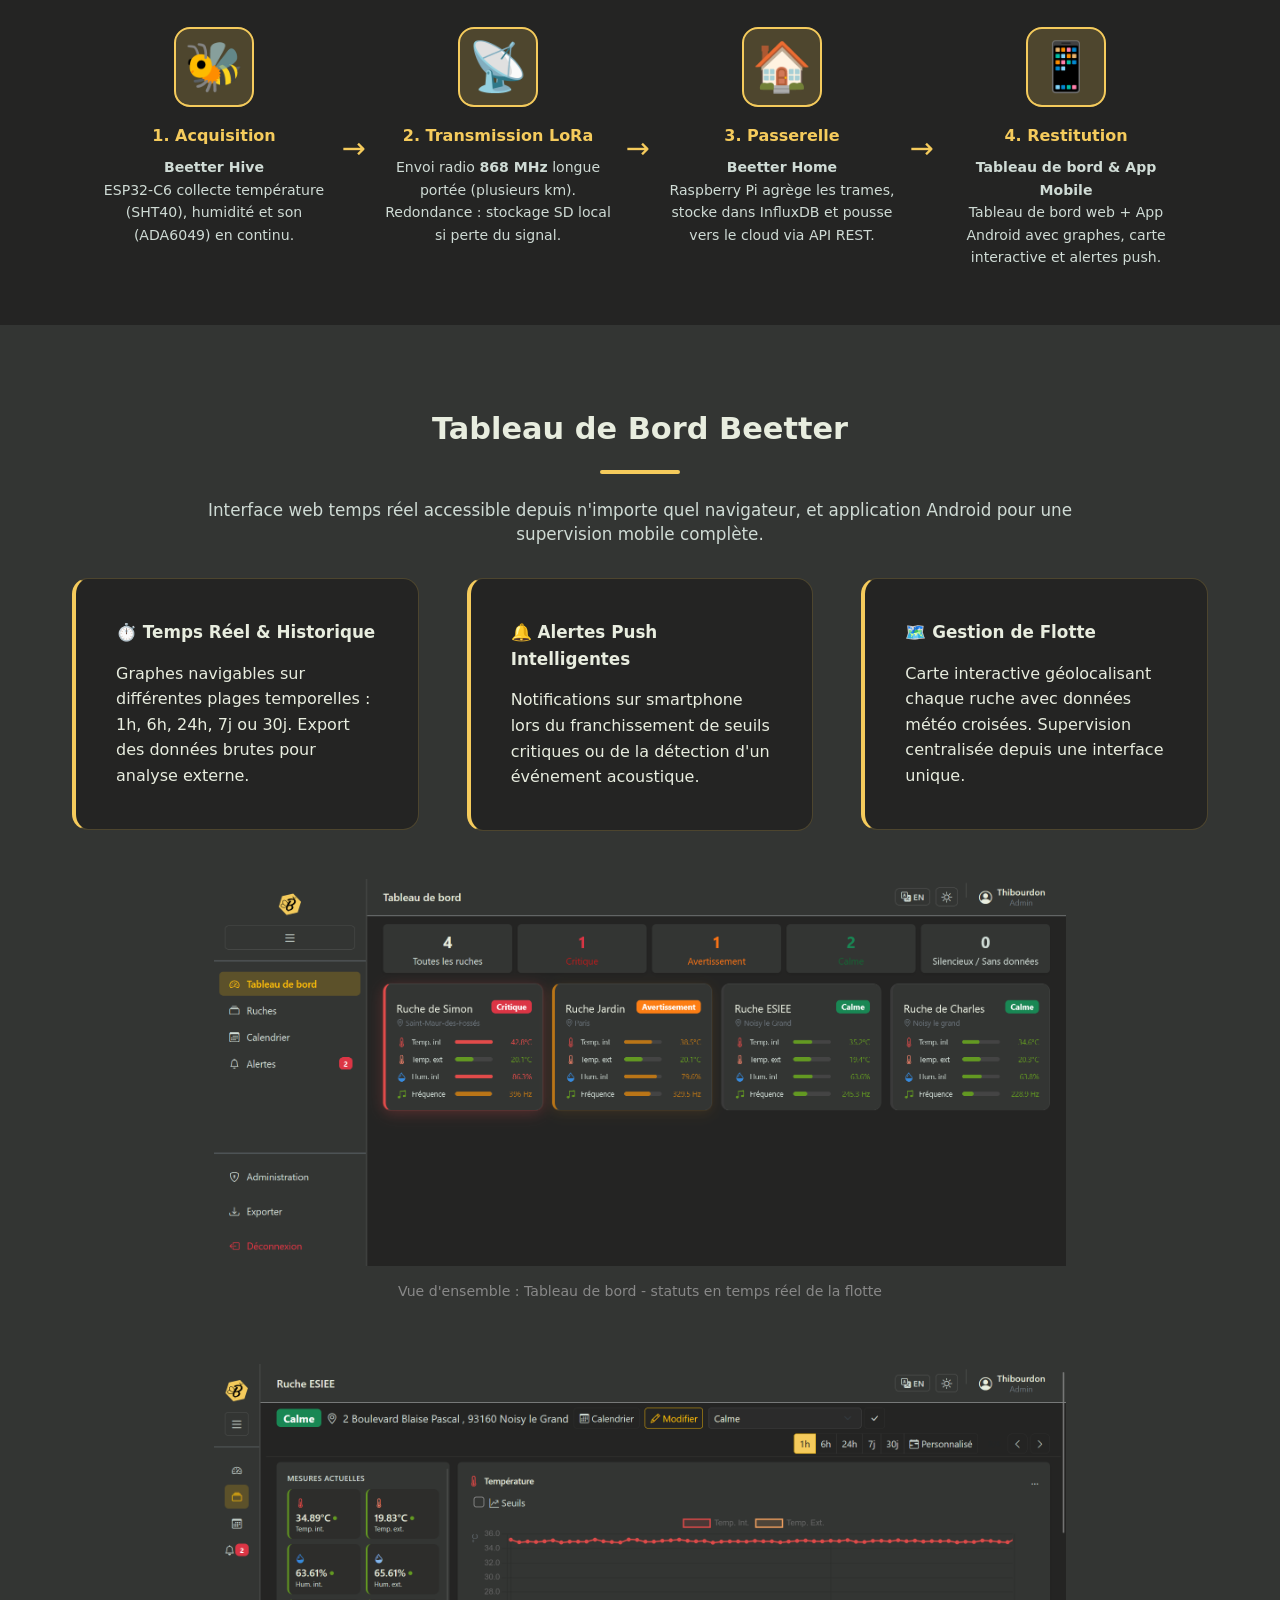
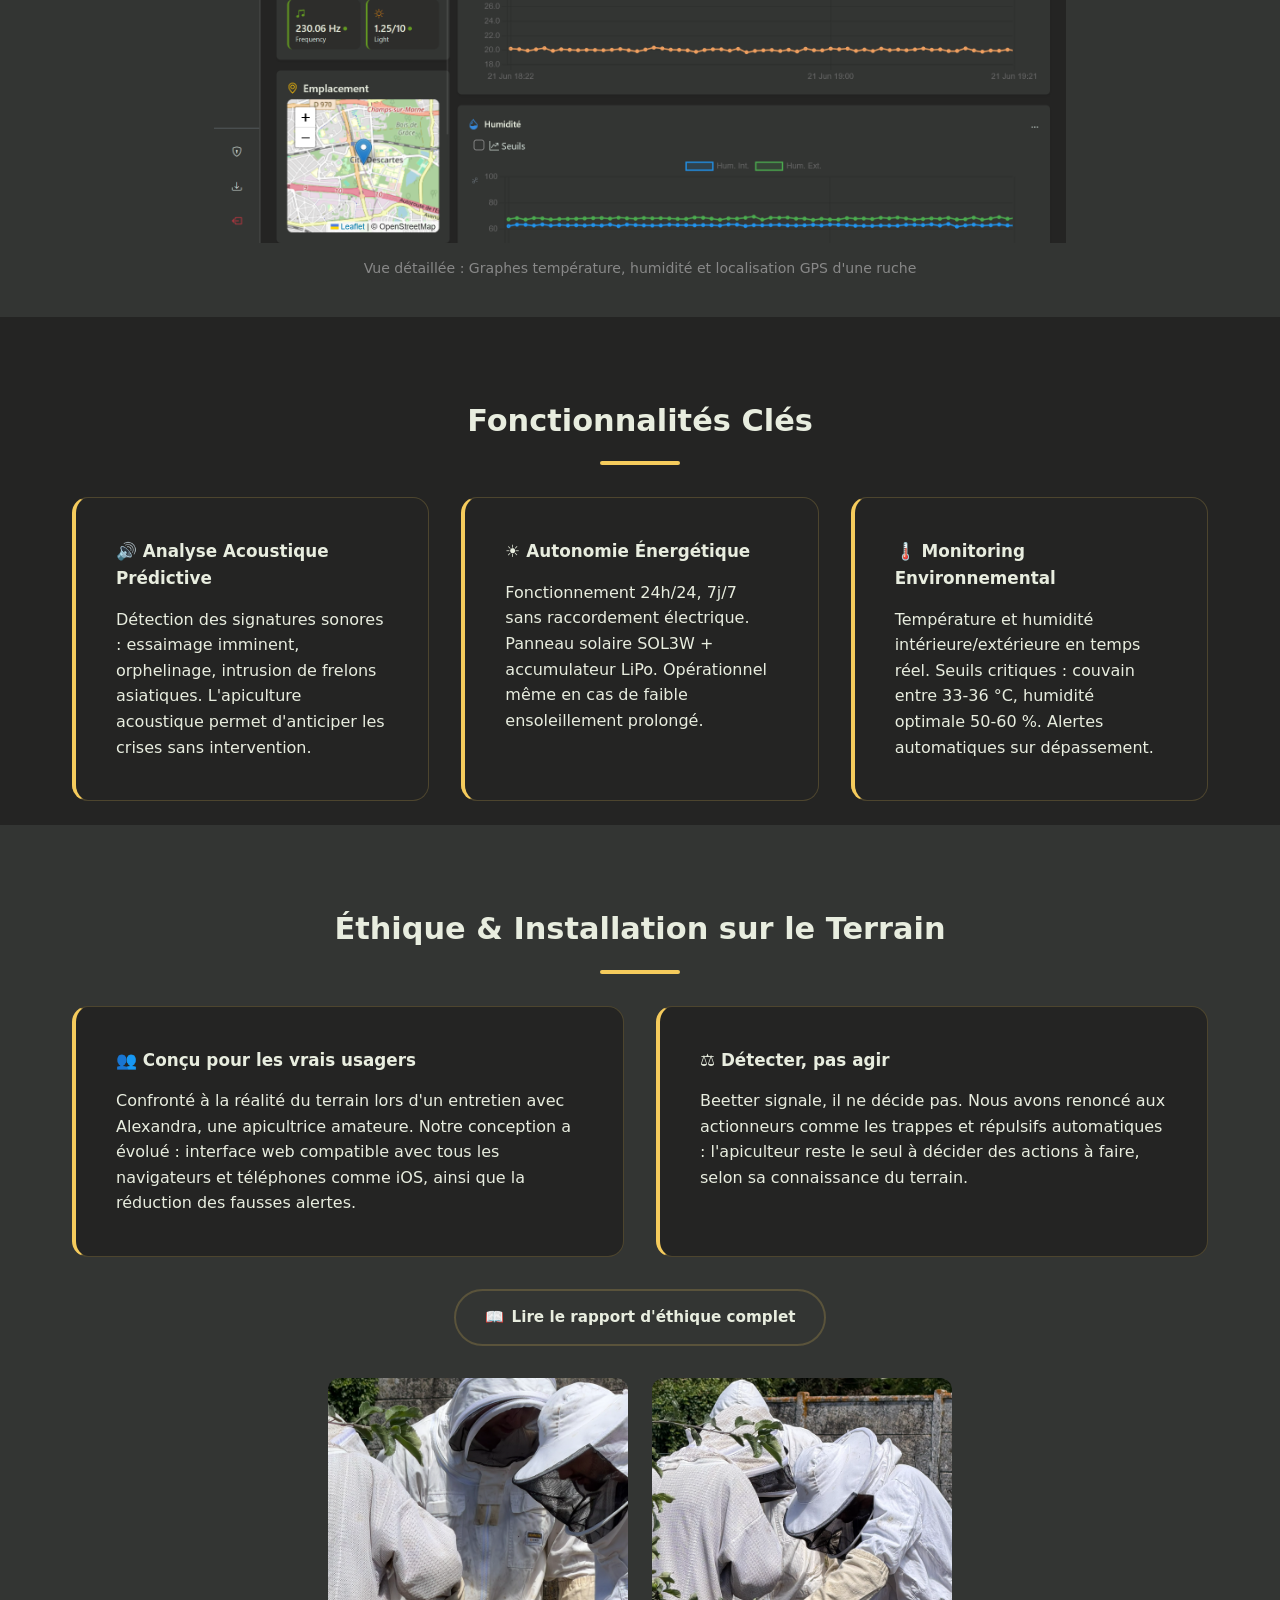
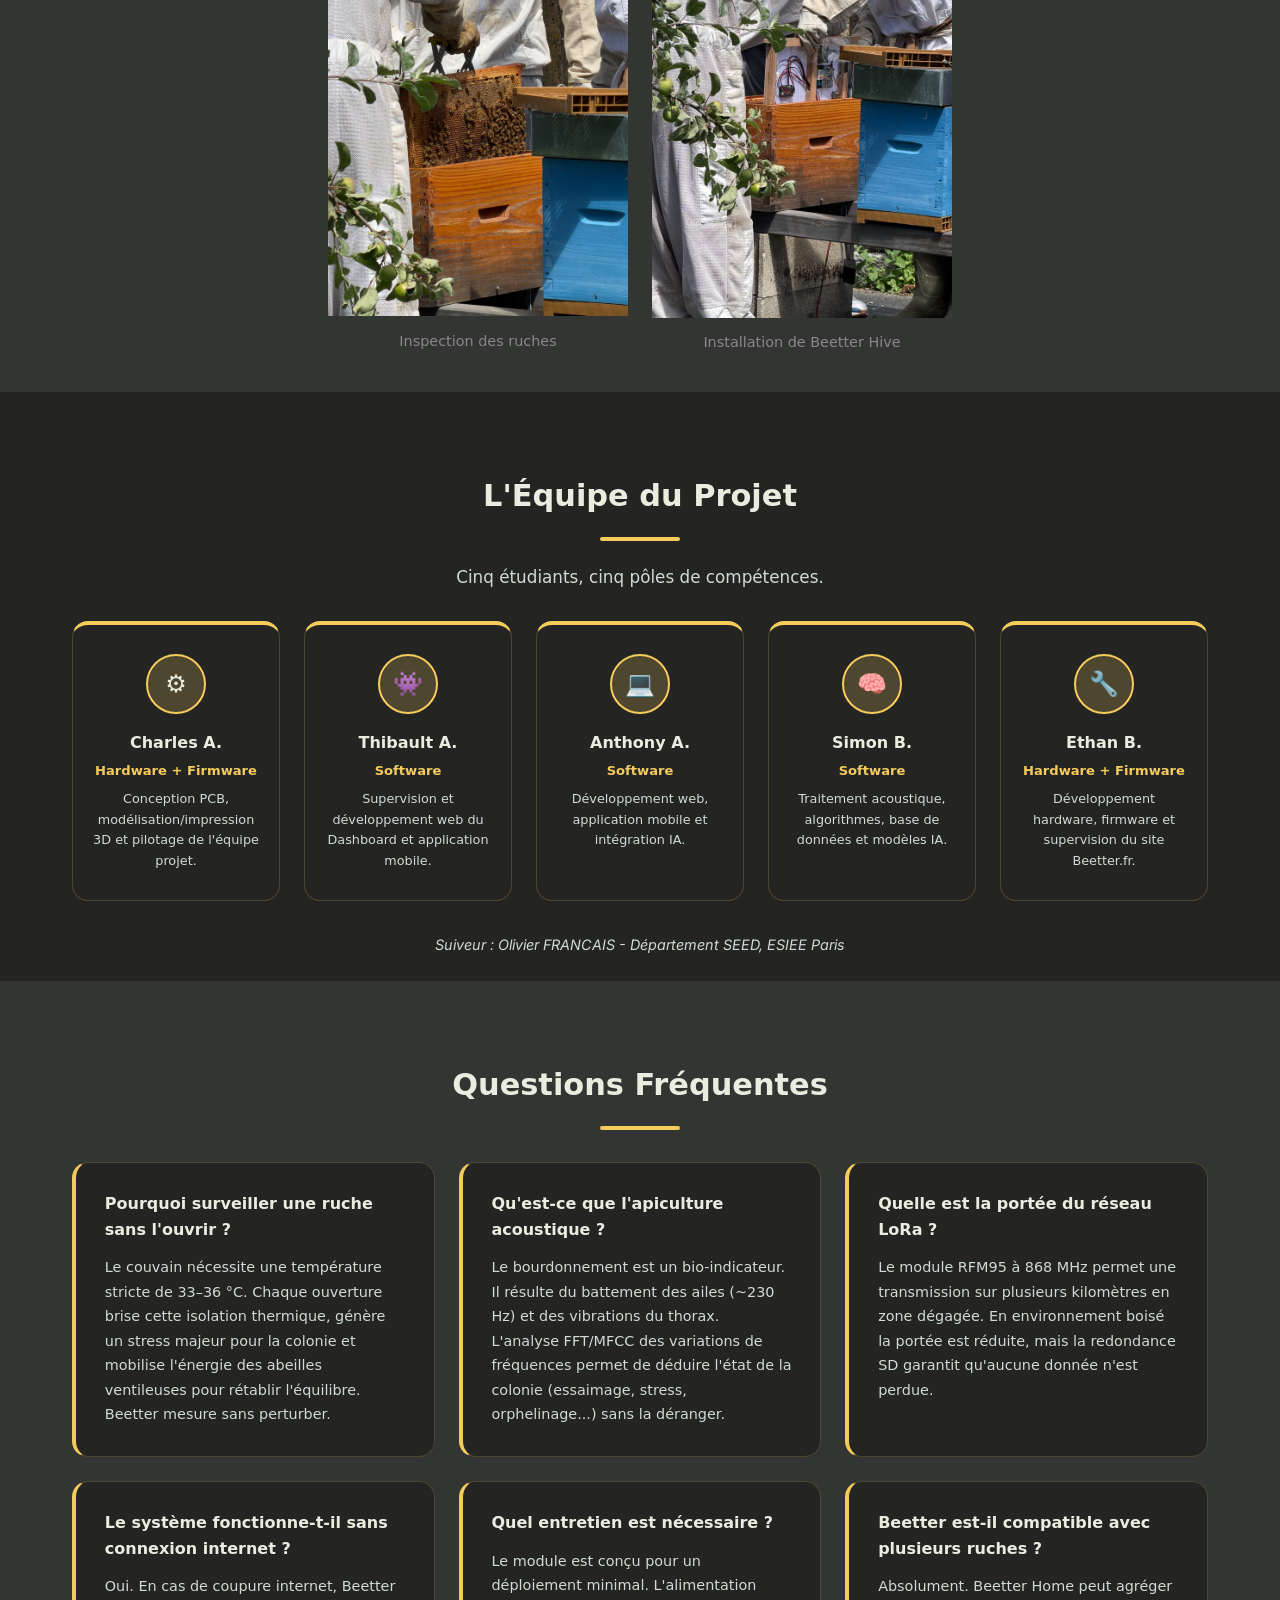
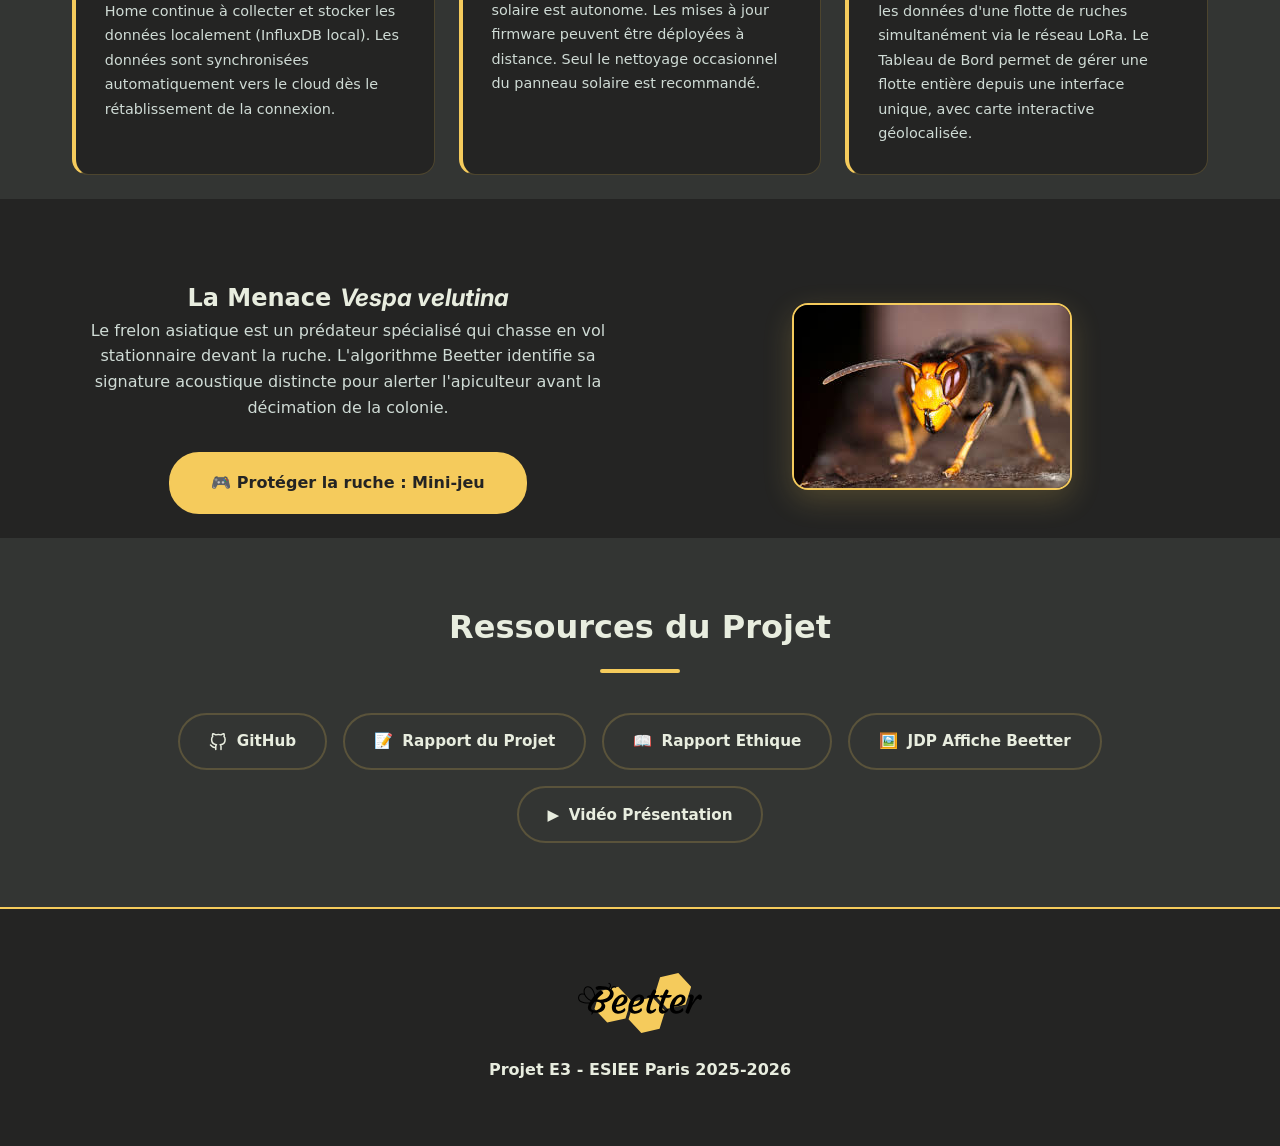
==== commit 6566970c: "fix : game + pictures on mobile" ====
--- a/website/index.html
+++ b/website/index.html
@@ -359,13 +359,13 @@
                 <div class="card">
                     <h3 class="lang-fr">👥 Conçu pour les vrais usagers</h3>
                     <h3 class="lang-en">👥 Designed for Real Users</h3>
-                    <p class="lang-fr">Confronté à la réalité du terrain lors d'un entretien avec Alexandra, une apicultrice amateure. Notre conception a évolué : interface web compatible avec tous navigateurs et téléphones comme iOS, ainsi que la réduction des fausses alertes.</p>
+                    <p class="lang-fr">Confronté à la réalité du terrain lors d'un entretien avec Alexandra, une apicultrice amateure. Notre conception a évolué : interface web compatible avec tous les navigateurs et téléphones comme iOS, ainsi que la réduction des fausses alertes.</p>
                     <p class="lang-en">Challenged by field reality through an interview with Alexandra, an amateur beekeeper. Our design evolved : web interface compatible with all browsers and mobile devices, as well as reducing false alarms.</p>
                 </div>
                 <div class="card">
                     <h3 class="lang-fr">⚖️ Détecter, pas agir</h3>
                     <h3 class="lang-en">⚖️ Detect, Not Act</h3>
-                    <p class="lang-fr">Beetter signale, il ne décide pas. Nous avons renoncé actionneurs comme les trappes et répulsifs automatiques : l'apiculteur reste le seul à décider des actions à faire, selon sa connaissance du terrain.</p>
+                    <p class="lang-fr">Beetter signale, il ne décide pas. Nous avons renoncé aux actionneurs comme les trappes et répulsifs automatiques : l'apiculteur reste le seul à décider des actions à faire, selon sa connaissance du terrain.</p>
                     <p class="lang-en">Beetter provides alerts, it does not make decisions. We have opted out of using devices such as automatic hive covers and repellents : the beekeeper remains the sole decision-maker regarding what actions to take, based on their knowledge of the site.</p>
                 </div>
             </div>
--- a/website/style.css
+++ b/website/style.css
@@ -718,10 +718,11 @@
 }
 
 @media (max-width: 768px) {
-    .team-grid .team-card:last-child {
-        grid-column: 1 / -1;
-        justify-self: center;
-        max-width: 200px;
+    .team-grid {
+        grid-template-columns: repeat(auto-fit, minmax(160px, 200px));
+        justify-content: center;
+    }
+    .team-grid .team-card {
         width: 100%;
     }
 }
@@ -973,8 +974,13 @@
     object-fit: unset;
 }
 
-/* Item pleine largeur (ex : photo du prototype complet) */
-.gallery-item--wide { grid-column: 1 / -1; }
+/* Item pleine largeur (ex : photo du prototype complet) — réduit à 75% pour ne pas dominer la section */
+.gallery-item--wide {
+    grid-column: 1 / -1;
+    width: 75%;
+    max-width: 75%;
+    margin: 0 auto;
+}
 .gallery-item--wide img { height: auto; }
 
 .gallery-item figcaption {
@@ -1113,10 +1119,7 @@
 /* Frelons */
 .bees-container {
     position: fixed;
-    top: 0;
-    left: 0;
-    width: 100vw;
-    height: 100vh;
+    inset: 0;
     pointer-events: none;
     z-index: 998;
     overflow: hidden;
@@ -1124,10 +1127,7 @@
 
 #hornets-container {
     position: fixed;
-    top: 0;
-    left: 0;
-    width: 100vw;
-    height: 100vh;
+    inset: 0;
     pointer-events: none;
     z-index: 999;
     overflow: hidden;
@@ -1180,10 +1180,7 @@
 
 .game-over-overlay {
     position: fixed;
-    top: 0;
-    left: 0;
-    width: 100vw;
-    height: 100vh;
+    inset: 0;
     background: rgba(0,0,0,0.75);
     display: none;
     align-items: center;
@@ -1382,6 +1379,8 @@
 html {
     scroll-behavior: smooth;
     -webkit-overflow-scrolling: touch;
+    overflow-x: hidden;
+    width: 100%;
 }
 
 /* ── HAMBURGER MENU ────────────────────────────────────────── */
@@ -1603,7 +1602,7 @@
 
 /* ── TEAM MOBILE ───────────────────────────────────────────── */
 @media (max-width: 600px) {
-    .team-grid { grid-template-columns: 1fr 1fr; gap: 1rem; }
+    .team-grid { grid-template-columns: repeat(auto-fit, minmax(140px, 1fr)); gap: 1rem; justify-content: center; }
     .team-card { padding: 1.2rem 0.8rem; }
     .team-name { font-size: 0.85rem; }
 }
@@ -1635,14 +1634,23 @@
 /* ── GALERIE D'INSTALLATION MOBILE ─────────────────────────── */
 @media (max-width: 700px) {
     .installation-gallery {
-        grid-template-columns: 1fr;
+        flex-direction: column;
+        align-items: stretch;
+        padding: 0 1rem;
+    }
+    .installation-gallery .gallery-item:not(.gallery-item--wide) {
+        width: 100%;
+        flex-shrink: 1;
     }
     .gallery-item--wide {
-        grid-column: 1;
+        width: 100%;
+        max-width: 100%;
+        margin: 0;
     }
     .gallery-item img,
     .gallery-item--wide img {
         height: auto;
+        width: 100%;
     }
 }
 
@@ -1662,7 +1670,7 @@
 /* ── MINI-JEU MOBILE ───────────────────────────────────────── */
 @media (max-width: 768px) {
     .hive-stage { height: auto; min-height: calc(100svh - 70px); padding: 1.5rem 0; }
-    .hive-graphic { font-size: 3.5rem; width: 90%; }
+    .hive-graphic { font-size: 2.8rem; width: min(160px, 50%); }
     .game-over-box { margin: 1rem; padding: 2rem 1.5rem; }
     .bee { font-size: 1.8rem; }
     .hornet { font-size: 2.2rem; }
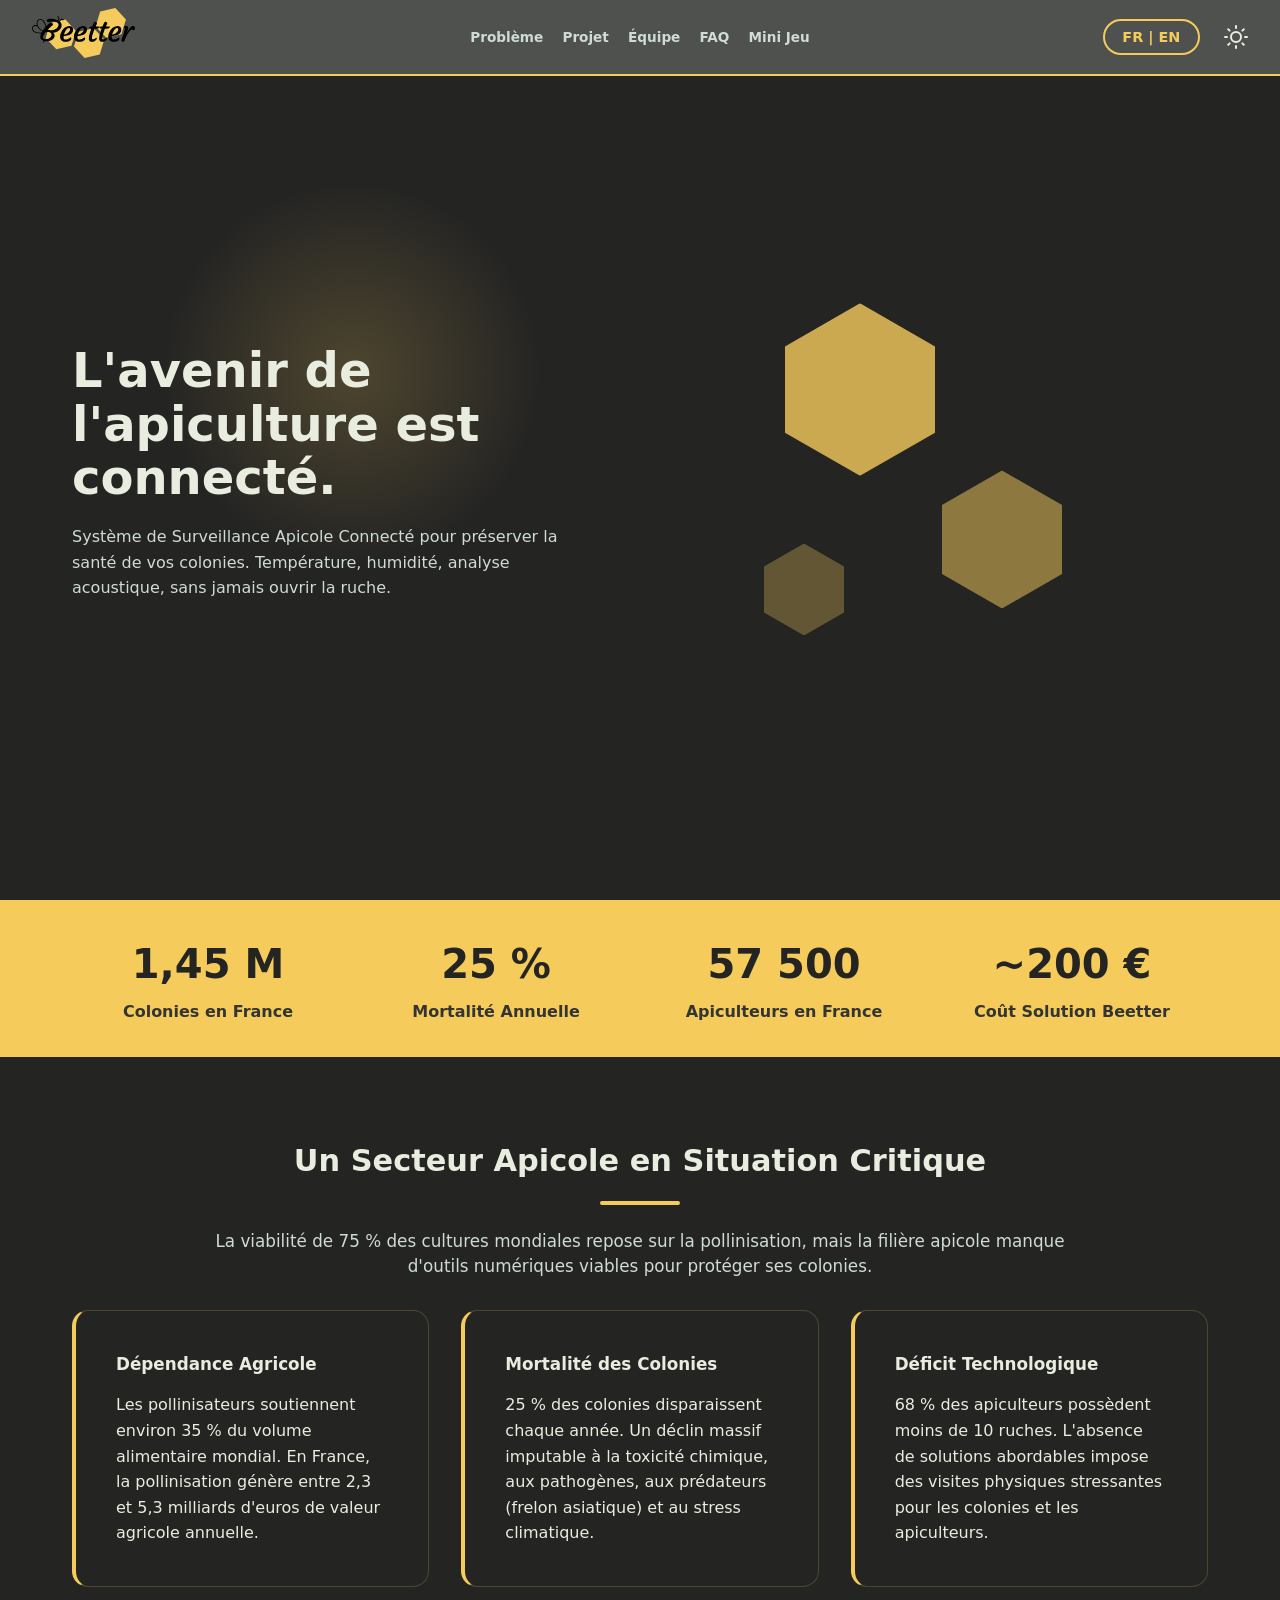
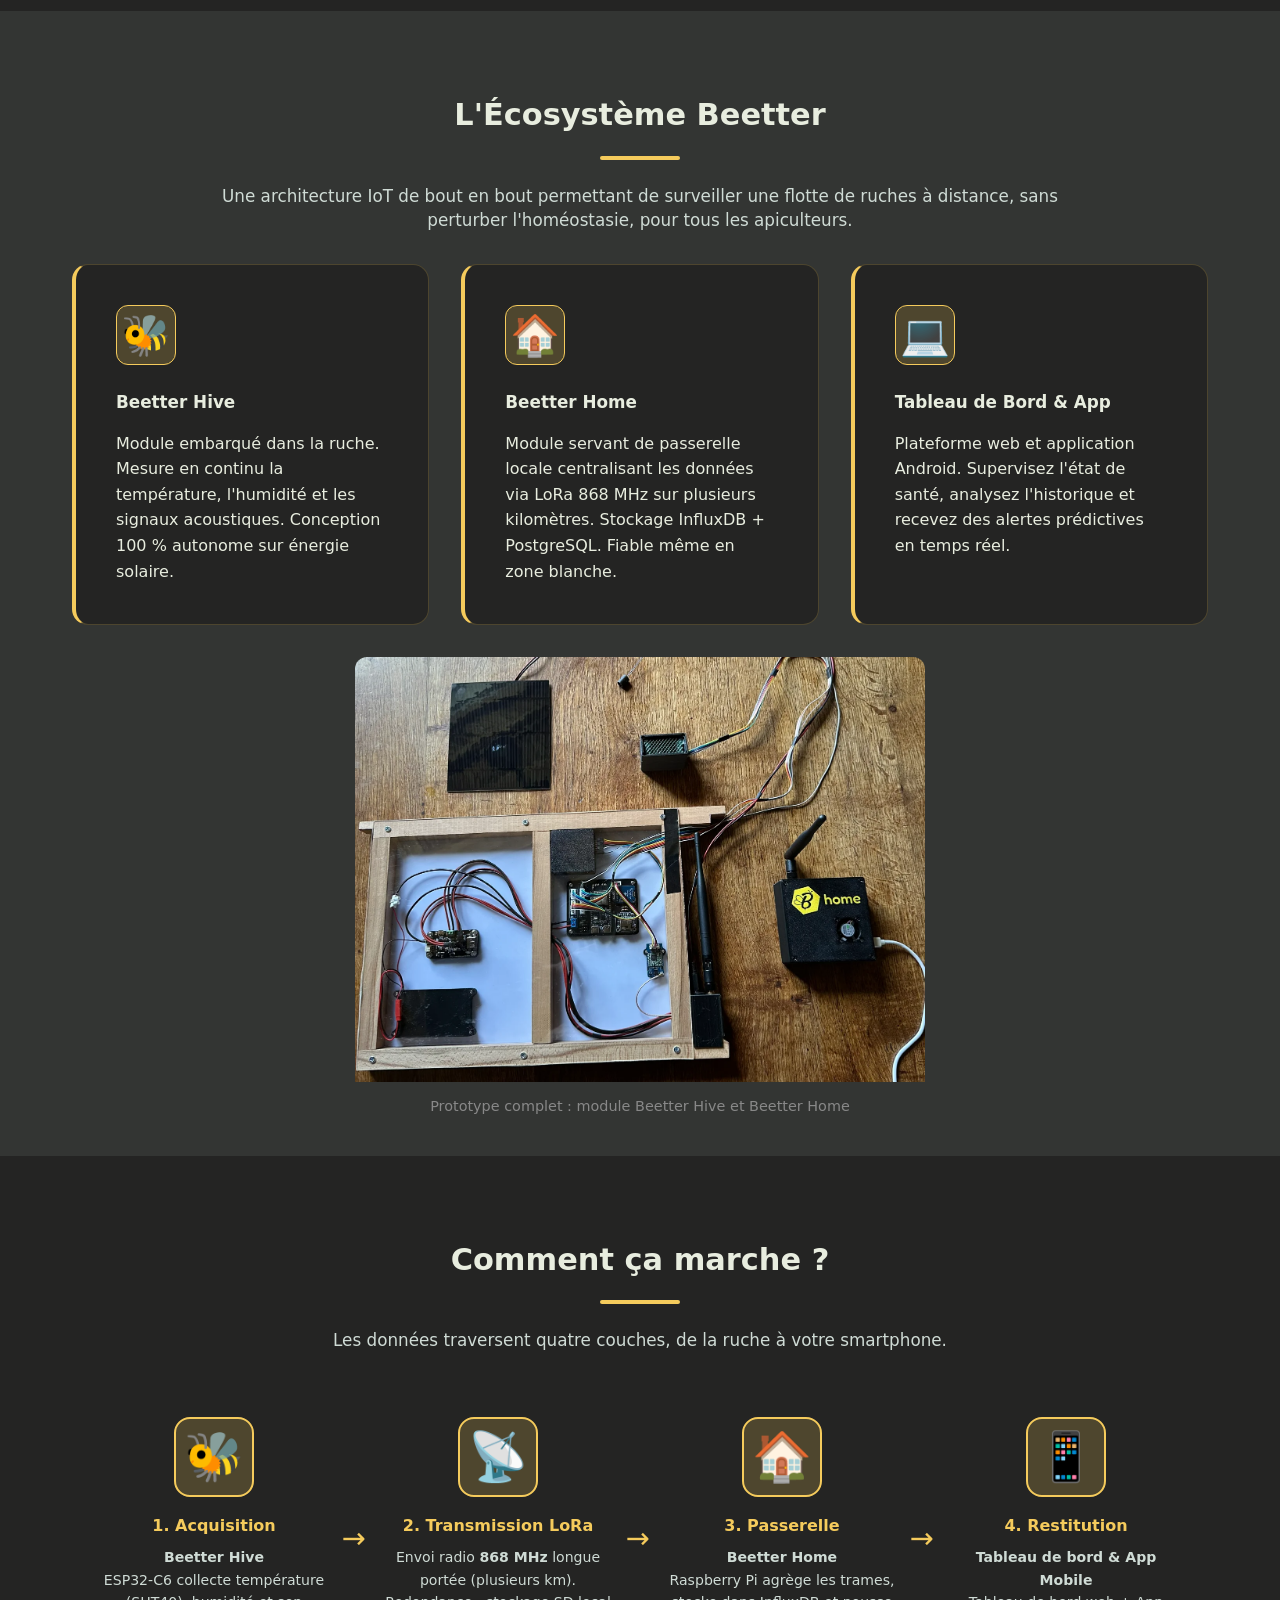
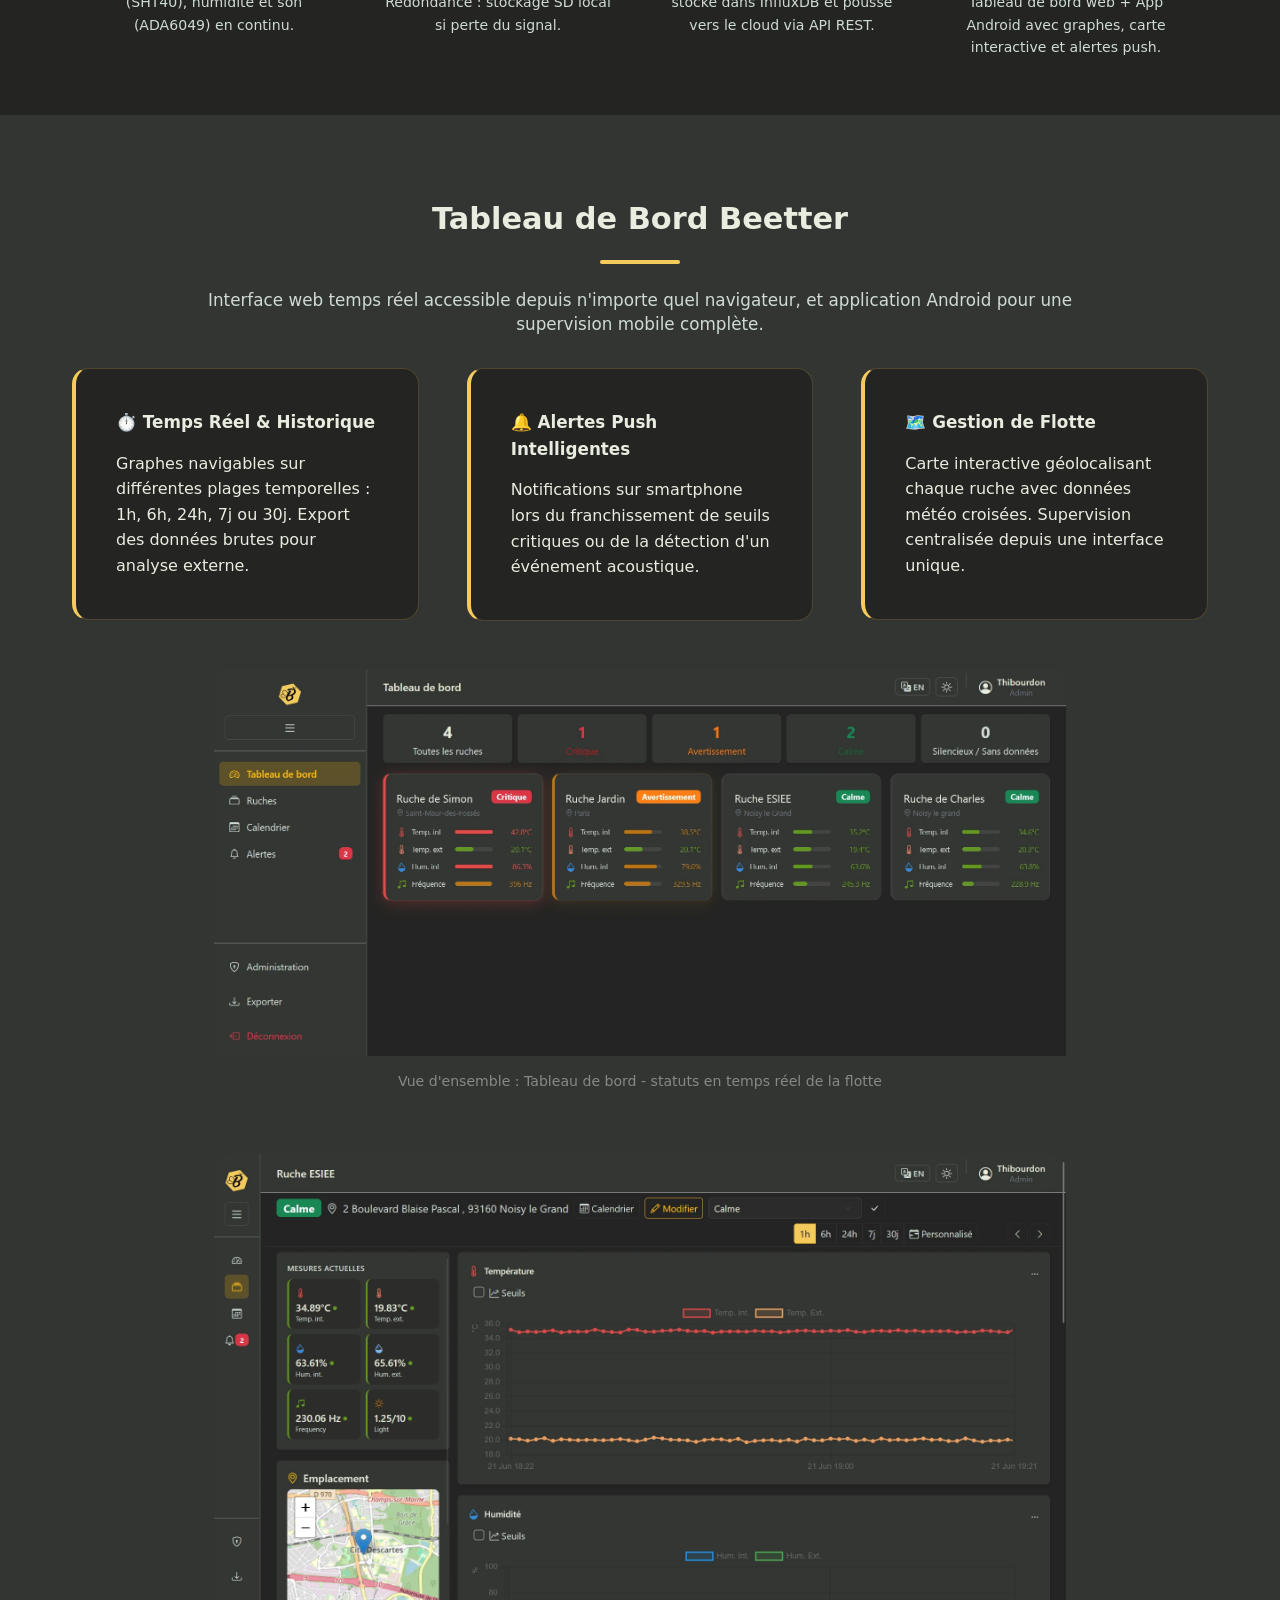
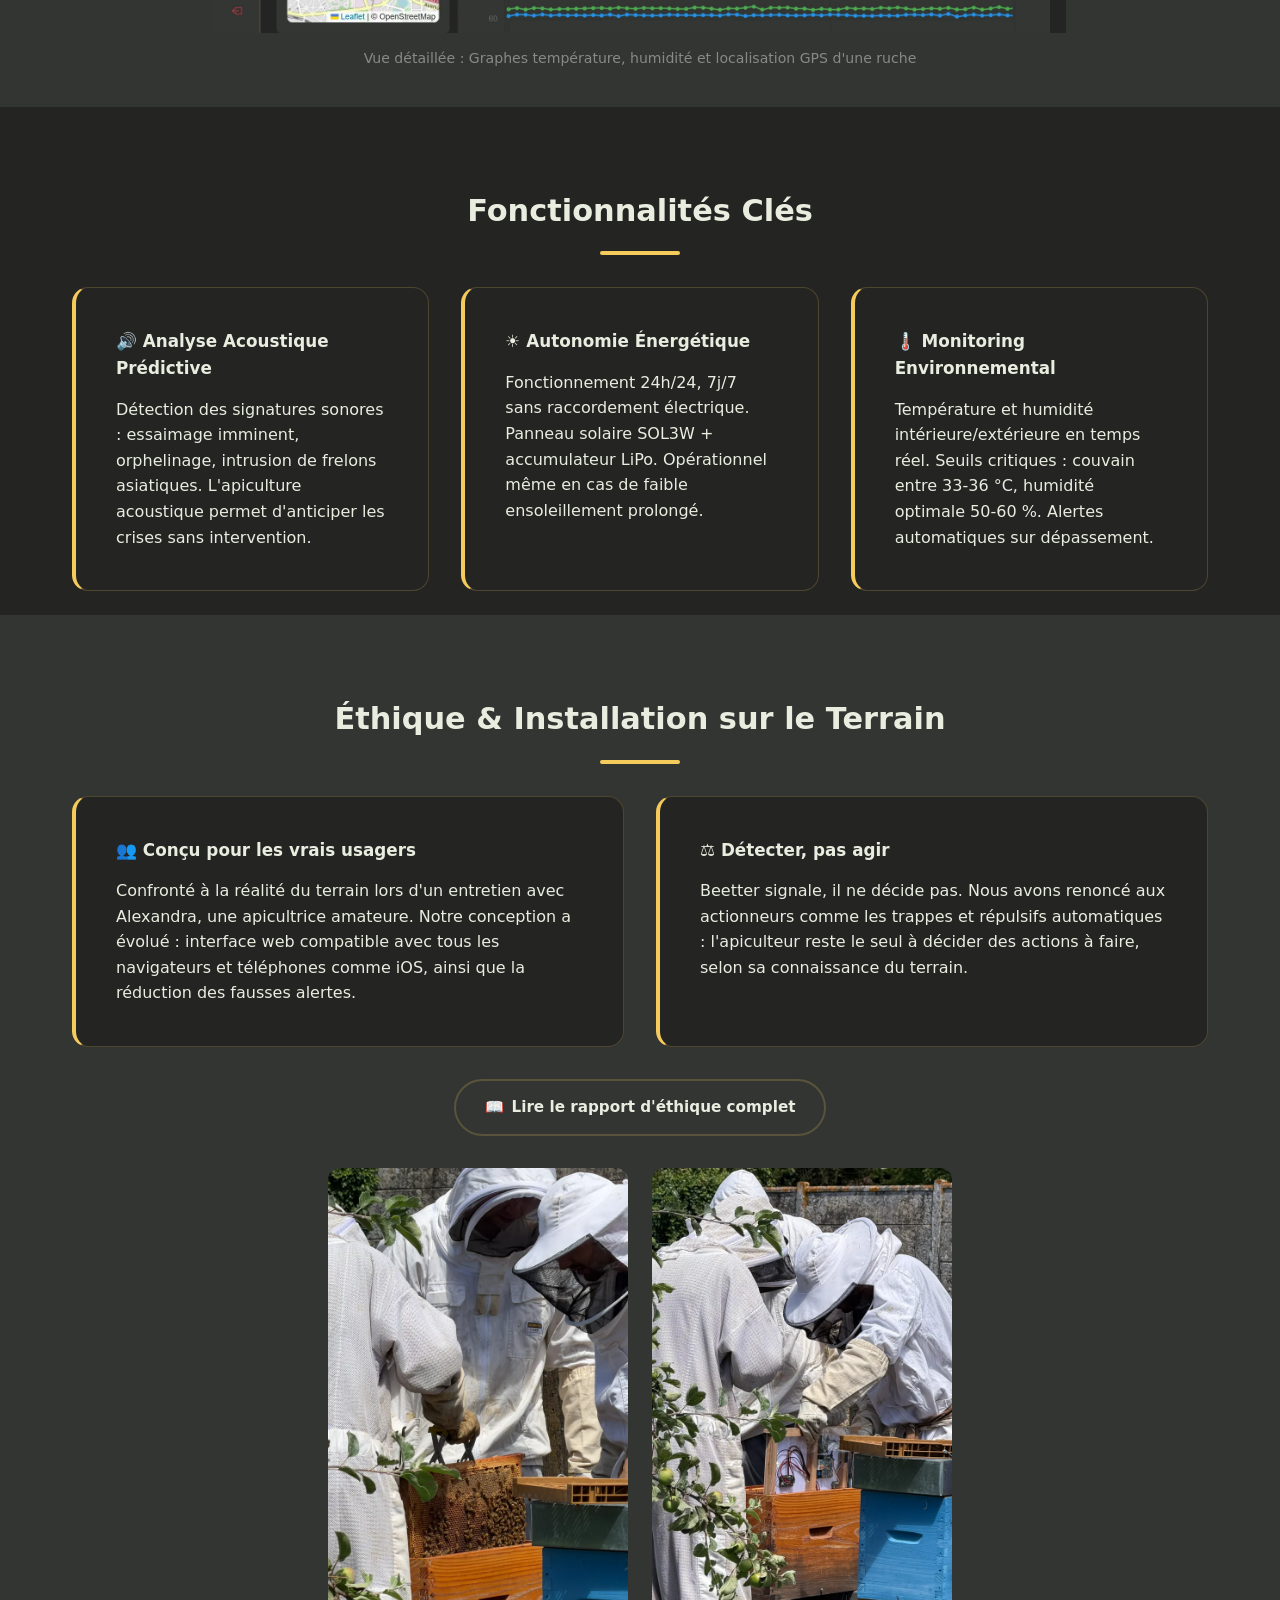
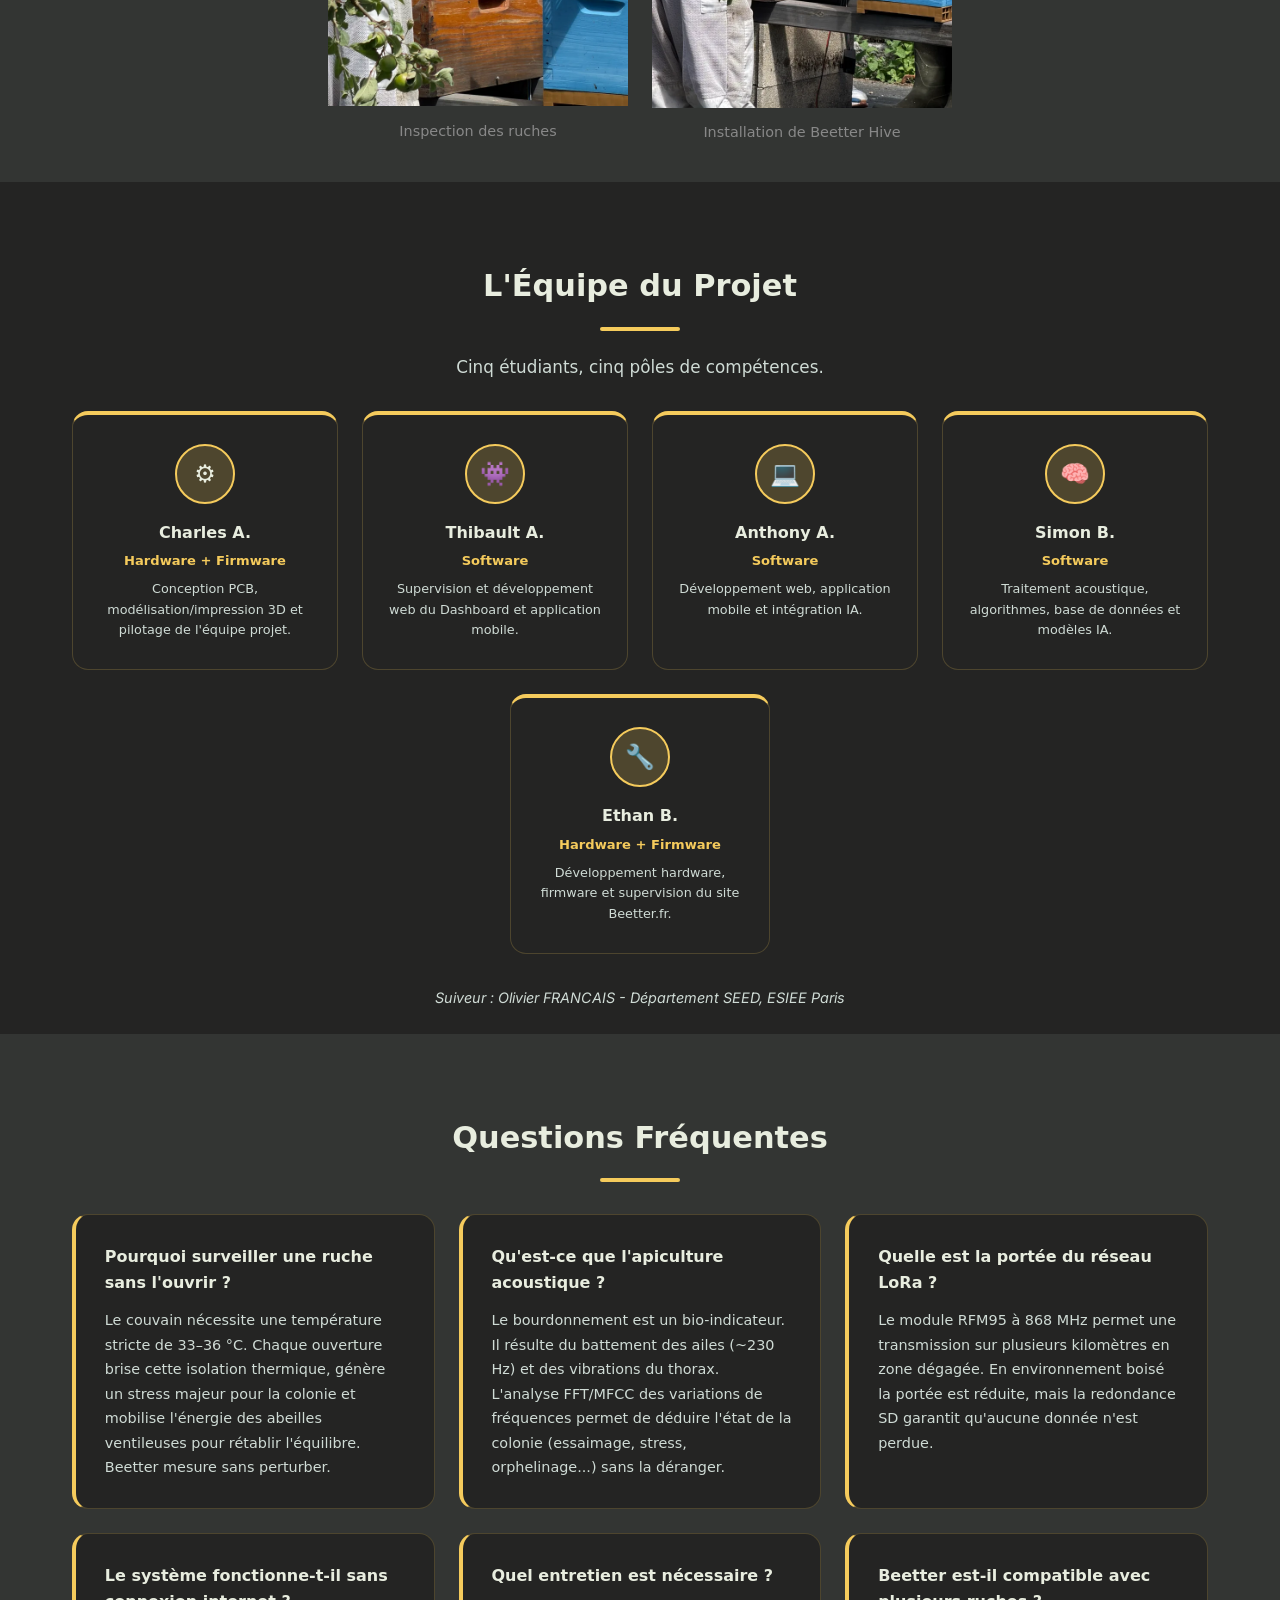
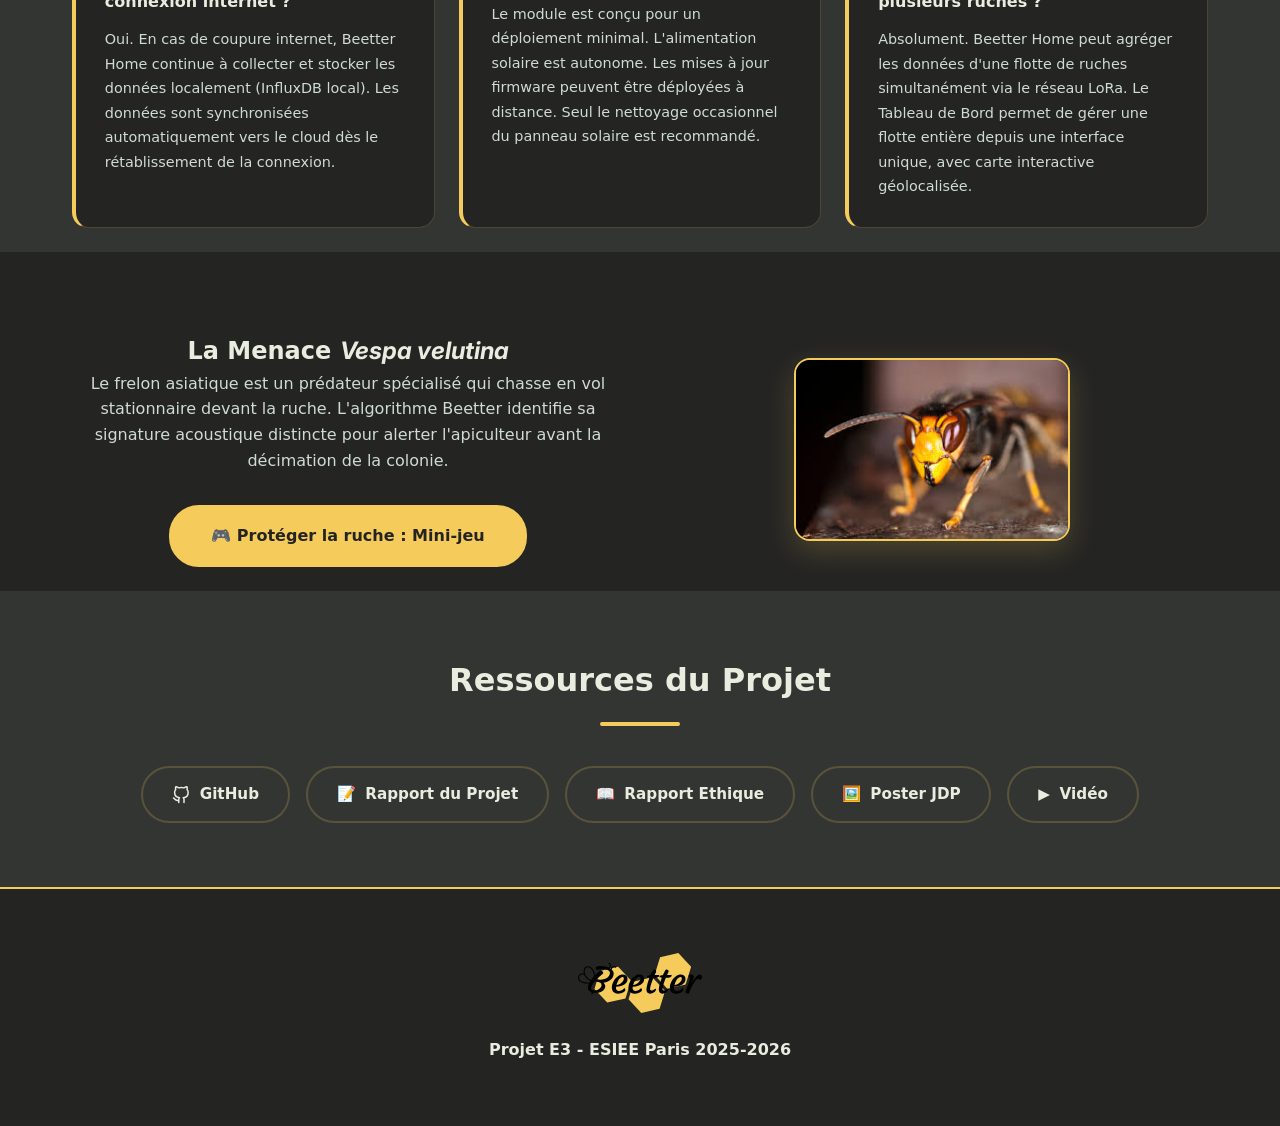
==== commit 533f45ce: "fix : all fixed" ====
--- a/website/index.html
+++ b/website/index.html
@@ -44,11 +44,17 @@
 </head>
 <body>
 
+    <!-- ══════════════════════ INDICATEUR DE SCROLL ══════════════════════ -->
+    <!-- Fine barre fixée au tout en haut de l'écran, se remplit selon la progression de lecture (voir main.js). -->
+    <div class="scroll-progress-track" aria-hidden="true">
+        <div class="scroll-progress-bar" id="scroll-progress-bar"></div>
+    </div>
+
     <!-- ══════════════════════ NAVBAR ══════════════════════ -->
     <!-- Main site navigation with logo, section anchors, language and theme toggles. -->
     <nav class="navbar">
         <a href="#" class="logo">
-            <img src="img/Logo_Beetter.svg" alt="Logo_Beetter" class="logo-img">
+            <img src="img/Logo_Beetter.svg" width="179" height="87" alt="Logo_Beetter" class="logo-img">
         </a>
 
         <!-- Scrim overlay (mobile) -->
@@ -97,22 +103,22 @@
     <section id="contexte" class="stats-banner" aria-label="Chiffres clés">
         <div class="container grid-3">
             <div class="stat-item">
-                <p class="stat-value">1,45 M</p>
+                <p class="stat-value" data-target="1.45" data-suffix=" M" data-decimals="2">1,45 M</p>
                 <p class="lang-fr stat-label">Colonies en France</p>
                 <p class="lang-en stat-label">Colonies in France</p>
             </div>
             <div class="stat-item">
-                <p class="stat-value">25 %</p>
+                <p class="stat-value" data-target="25" data-suffix=" %">25 %</p>
                 <p class="lang-fr stat-label">Mortalité Annuelle</p>
                 <p class="lang-en stat-label">Annual Mortality</p>
             </div>
             <div class="stat-item">
-                <p class="stat-value">57 500</p>
+                <p class="stat-value" data-target="57500" data-suffix="" data-format="space">57 500</p>
                 <p class="lang-fr stat-label">Apiculteurs en France</p>
                 <p class="lang-en stat-label">Beekeepers in France</p>
             </div>
             <div class="stat-item">
-                <p class="stat-value">~200 €</p>
+                <p class="stat-value" data-target="200" data-prefix="~" data-suffix=" €">~200 €</p>
                 <p class="lang-fr stat-label">Coût Solution Beetter</p>
                 <p class="lang-en stat-label">Beetter Solution Cost</p>
             </div>
@@ -194,7 +200,7 @@
             <div class="installation-gallery">
 
             <figure class="gallery-item gallery-item--wide">
-                    <img src="img/beetter_hive_home.png" alt="Prototype Beetter Hive et Beetter Home — carte électronique, panneau solaire et passerelle LoRa" loading="lazy">
+                    <img src="img/beetter_hive_home.webp" width="1457" height="1085" alt="Prototype Beetter Hive et Beetter Home — carte électronique, panneau solaire et passerelle LoRa" loading="lazy">
                     <figcaption>
                         <span class="lang-fr">Prototype complet : module Beetter Hive et Beetter Home</span>
                         <span class="lang-en">Full prototype: Beetter Hive module and Beetter Home</span>
@@ -290,21 +296,21 @@
 
                 <!-- Vue Tableau de bord principal -->
                 <figure class="gallery-item gallery-item--wide lang-fr">
-                    <img src="img/dash1fr.png" alt="Tableau de bord Beetter — vue d'ensemble des ruches avec statuts Critique, Avertissement et Calme" loading="lazy">
+                    <img src="img/dash1fr.webp" width="1920" height="873" alt="Tableau de bord Beetter — vue d'ensemble des ruches avec statuts Critique, Avertissement et Calme" loading="lazy">
                     <figcaption>Vue d'ensemble : Tableau de bord - statuts en temps réel de la flotte</figcaption>
                 </figure>
                 <figure class="gallery-item gallery-item--wide lang-en">
-                    <img src="img/dash1en.png" alt="Beetter Dashboard — fleet overview with Critical, Warning, and Calm status" loading="lazy">
+                    <img src="img/dash1en.webp" width="1920" height="1080" alt="Beetter Dashboard — fleet overview with Critical, Warning, and Calm status" loading="lazy">
                     <figcaption>Overview : Dashboard - real-time fleet status</figcaption>
                 </figure>
 
                 <!-- Vue détail d'une ruche -->
                 <figure class="gallery-item gallery-item--wide gallery-item--detail lang-fr">
-                    <img src="img/dash2fr.png" alt="Détail d'une ruche Beetter — graphes température et humidité, carte de localisation" loading="lazy">
+                    <img src="img/dash2fr.webp" width="1920" height="1080" alt="Détail d'une ruche Beetter — graphes température et humidité, carte de localisation" loading="lazy">
                     <figcaption>Vue détaillée : Graphes température, humidité et localisation GPS d'une ruche</figcaption>
                 </figure>
                 <figure class="gallery-item gallery-item--wide gallery-item--detail lang-en">
-                    <img src="img/dash2en.png" alt="Beetter hive detail — temperature and humidity charts, location map" loading="lazy">
+                    <img src="img/dash2en.webp" width="1920" height="1080" alt="Beetter hive detail — temperature and humidity charts, location map" loading="lazy">
                     <figcaption>Detail view : Temperature &amp; humidity charts and GPS location of a hive</figcaption>
                 </figure>
 
@@ -378,22 +384,24 @@
             </p>
         </div>
 
+        <div class="container">
         <div class="installation-gallery">
                 <figure class="gallery-item">
-                    <img src="img/installation_1.png" alt="Apiculteurs inspectant les ruches lors de l'installation du module Beetter" loading="lazy">
+                    <img src="img/installation_1.webp" width="698" height="1252" alt="Apiculteurs inspectant les ruches lors de l'installation du module Beetter" loading="lazy">
                     <figcaption>
                         <span class="lang-fr">Inspection des ruches </span>
                         <span class="lang-en">Hive inspection</span>
                     </figcaption>
                 </figure>
                 <figure class="gallery-item">
-                    <img src="img/installation_2.png" alt="Installation électronique du module Beetter Hive dans la ruche" loading="lazy">
+                    <img src="img/installation_2.webp" width="696" height="1252" alt="Installation électronique du module Beetter Hive dans la ruche" loading="lazy">
                     <figcaption>
                         <span class="lang-fr">Installation de Beetter Hive</span>
                         <span class="lang-en">Beetter Hive installation</span>
                     </figcaption>
                 </figure>
 
+        </div>
         </div>
     </section>
 
@@ -529,7 +537,7 @@
                     <a href="mini-jeu.html" class="cta-button lang-en">🎮 Protect the Hive: Mini-game</a>
                 </div>
                 <div class="game-image">
-                    <img src="img/vespa_velutina.jpg" alt="Frelon asiatique - Vespa velutina" class="vespa-img">
+                    <img src="img/vespa_velutina.jpg" width="276" height="183" alt="Frelon asiatique - Vespa velutina" class="vespa-img">
                 </div>
             </div>
         </div>
@@ -562,14 +570,14 @@
 
                 <a href="docs/JDP_Affiche_Beetter_2026.pdf" target="_blank" rel="noopener noreferrer" class="resource-btn resource-btn-secondary">
                     <span aria-hidden="true">🖼️</span>
-                    <span class="lang-fr">JDP Affiche Beetter</span>
-                    <span class="lang-en">JDP Beetter Poster</span>
+                    <span class="lang-fr">Poster JDP</span>
+                    <span class="lang-en">JDP Poster</span>
                 </a>
 
                 <a href="https://www.youtube.com/watch?v=NE_tEkQl7Ec" target="_blank" rel="noopener noreferrer" class="resource-btn resource-btn-secondary">
                     <span aria-hidden="true">▶️</span>
-                    <span class="lang-fr">Vidéo Présentation</span>
-                    <span class="lang-en">Presentation Video</span>
+                    <span class="lang-fr">Vidéo</span>
+                    <span class="lang-en">Video</span>
                 </a>
             </div>
         </div>
@@ -579,7 +587,7 @@
     <footer>
         <div class="container footer-content">
             <div class="footer-logo">
-                <img src="img/Logo_Beetter.svg" alt="Logo_Beetter" class="logo-img-footer">
+                <img src="img/Logo_Beetter.svg" width="179" height="87" alt="Logo_Beetter" class="logo-img-footer">
             </div>
             <p class="lang-fr">Projet E3 - ESIEE Paris 2025-2026</p>
             <p class="lang-en">E3 Project - ESIEE Paris 2025-2026</p>
--- a/website/style.css
+++ b/website/style.css
@@ -93,7 +93,12 @@
     overflow-y: auto;
 }
 
-body.no-scroll { overflow: hidden; }
+body.no-scroll {
+    overflow: hidden;
+    position: fixed;
+    width: 100%;
+    touch-action: none;
+}
 
 /* ═══════════════════════════════════════════════════════════ */
 /* 2. LAYOUT */
@@ -126,6 +131,26 @@
     z-index: 1000;
     border-bottom: 2px solid var(--accent);
     transition: background 0.3s ease;
+}
+
+/* Indicateur de progression de scroll : fine barre au-dessus de tout
+   (z-index supérieur à la navbar), se remplit de 0 à 100% selon la
+   position de lecture sur la page (voir main.js). */
+.scroll-progress-track {
+    position: fixed;
+    top: 0;
+    left: 0;
+    width: 100%;
+    height: 3px;
+    z-index: 1001;
+    pointer-events: none;
+}
+
+.scroll-progress-bar {
+    height: 100%;
+    width: 0%;
+    background: var(--accent);
+    box-shadow: 0 0 8px var(--shadow-accent);
 }
 
 .logo-img {
@@ -226,8 +251,8 @@
     justify-content: center;
     background: transparent;
     color: var(--accent);
-    border: 1px solid var(--accent);
-    padding: 0.55rem 1rem;
+    border: 2px solid var(--accent);
+    padding: 0.5rem 1.1rem;
     font-size: 0.9rem;
     border-radius: 20px;
     min-width: 0;
@@ -235,13 +260,6 @@
     text-decoration: none;
     font-weight: 700;
     transition: transform 0.2s ease, box-shadow 0.2s ease, background-color 0.2s ease, color 0.2s ease;
-}
-
-.nav-link-button:hover {
-    transform: translateY(-1px);
-    box-shadow: 0 8px 15px rgba(0,0,0,0.08);
-    background-color: rgba(245,203,92,0.12);
-    color: #242423;
 }
 
 /* Bouton Retour (mini-jeu.html) et bouton FR|EN partagent le même hover harmonisé. */
@@ -666,8 +684,16 @@
 
 .team-grid { 
     display: grid; 
-    grid-template-columns: repeat(auto-fit, minmax(200px, 1fr)); 
+    grid-template-columns: repeat(4, minmax(200px, 1fr)); 
     gap: 1.5rem; 
+    justify-items: center;
+}
+
+/* Ethan B. — 5e carte seule sur la dernière ligne, centrée sur toute la largeur */
+.team-grid .team-card:last-child {
+    grid-column: 1 / -1;
+    max-width: 260px;
+    width: 100%;
 }
 
 .team-card {
@@ -717,13 +743,24 @@
     color: var(--text-secondary); 
 }
 
-@media (max-width: 768px) {
+@media (max-width: 900px) {
     .team-grid {
-        grid-template-columns: repeat(auto-fit, minmax(160px, 200px));
+        grid-template-columns: repeat(2, minmax(160px, 1fr));
         justify-content: center;
     }
-    .team-grid .team-card {
-        width: 100%;
+    .team-grid .team-card:last-child {
+        grid-column: 1 / -1;
+        max-width: 260px;
+    }
+}
+
+@media (max-width: 500px) {
+    .team-grid {
+        grid-template-columns: 1fr;
+    }
+    .team-grid .team-card:last-child {
+        grid-column: auto;
+        max-width: 100%;
     }
 }
 
@@ -939,6 +976,9 @@
     justify-content: center;
     gap: 1.5rem;
     margin-top: 2rem;
+    max-width: 760px;
+    margin-left: auto;
+    margin-right: auto;
 }
 
 .gallery-item {
@@ -965,6 +1005,7 @@
 /* Items "normaux" (non pleine largeur) de la galerie d'installation */
 .installation-gallery .gallery-item:not(.gallery-item--wide) {
     width: 300px;
+    max-width: 45%;
     flex-shrink: 0;
 }
 
@@ -1138,7 +1179,8 @@
     font-size: 2.5rem;
     pointer-events: auto;
     user-select: none;
-    filter: hue-rotate(20deg) brightness(0.6) sepia(0.8) saturate(3) drop-shadow(0 3px 5px rgba(0,0,0,0.5));
+    filter: hue-rotate(10deg) brightness(0.75) saturate(1.8) drop-shadow(0 6px 12px rgba(255,68,68,0.45));
+    text-shadow: 0 0 10px rgba(255,68,68,0.9);
     transition: transform 0.1s;
     top: 0;
     left: 0;
@@ -1307,6 +1349,26 @@
     }
 }
 
+/* Bloc score final + meilleur score */
+.final-score-block {
+    margin: 1.5rem 0;
+}
+
+.best-score-row {
+    margin-top: 1rem;
+    font-size: 1.1rem;
+    color: var(--text-secondary);
+    display: flex;
+    align-items: center;
+    justify-content: center;
+    gap: 0.3rem;
+}
+
+.best-score-row strong {
+    color: var(--accent);
+    font-size: 1.3rem;
+}
+
 /* Grille de statistiques affichée sur l'écran de fin de partie */
 .game-stats-grid {
     display: grid;
@@ -1378,6 +1440,7 @@
 /* Smooth momentum scrolling on iOS */
 html {
     scroll-behavior: smooth;
+    scroll-padding-top: 80px;
     -webkit-overflow-scrolling: touch;
     overflow-x: hidden;
     width: 100%;
@@ -1468,7 +1531,7 @@
     .navbar { padding: 0.6rem 1rem; gap: 0.6rem; }
     .logo-img { height: 40px; }
     .nav-controls { gap: 0.8rem; }
-    .lang-btn { font-size: 0.8rem; padding: 0.3rem 0.6rem; }
+    .lang-btn, .nav-link-button { font-size: 0.8rem; padding: 0.3rem 0.6rem; }
     .github-link { display: none; }
 }
 
@@ -1516,19 +1579,26 @@
 
 /* ── STATS BANNER MOBILE ───────────────────────────────────── */
 @media (max-width: 600px) {
+    .stats-banner {
+        padding: 0.8rem 0;
+    }
+
     .stats-banner .grid-3 {
         grid-template-columns: 1fr;
         gap: 0 !important;
     }
 
     .stat-item {
-        padding: 1.2rem 0;
+        padding: 0.7rem 0;
         border-bottom: 1px solid rgba(36,36,35,0.15);
     }
 
     .stat-item:last-child { border-bottom: none; }
 
-    .stat-item h3 { font-size: 2rem !important; }
+    .stat-value { font-size: 1.6rem; }
+    .stat-label { font-size: 0.8rem; }
+
+    .stat-item h3 { font-size: 1.6rem !important; }
 }
 
 /* ── SECTIONS MOBILE ───────────────────────────────────────── */
@@ -1602,13 +1672,15 @@
 
 /* ── TEAM MOBILE ───────────────────────────────────────────── */
 @media (max-width: 600px) {
-    .team-grid { grid-template-columns: repeat(auto-fit, minmax(140px, 1fr)); gap: 1rem; justify-content: center; }
+    .team-grid { grid-template-columns: repeat(2, minmax(140px, 1fr)); gap: 1rem; justify-content: center; }
+    .team-grid .team-card:last-child { grid-column: 1 / -1; max-width: 260px; }
     .team-card { padding: 1.2rem 0.8rem; }
     .team-name { font-size: 0.85rem; }
 }
 
 @media (max-width: 400px) {
     .team-grid { grid-template-columns: 1fr; }
+    .team-grid .team-card:last-child { grid-column: auto; max-width: 100%; }
 }
 
 /* ── FAQ MOBILE ─────────────────────────────────────────────── */
@@ -1634,12 +1706,14 @@
 /* ── GALERIE D'INSTALLATION MOBILE ─────────────────────────── */
 @media (max-width: 700px) {
     .installation-gallery {
-        flex-direction: column;
-        align-items: stretch;
+        flex-direction: row;
+        align-items: flex-start;
         padding: 0 1rem;
+        gap: 0.75rem;
     }
     .installation-gallery .gallery-item:not(.gallery-item--wide) {
-        width: 100%;
+        width: 50%;
+        max-width: 50%;
         flex-shrink: 1;
     }
     .gallery-item--wide {
@@ -1669,18 +1743,28 @@
 
 /* ── MINI-JEU MOBILE ───────────────────────────────────────── */
 @media (max-width: 768px) {
-    .hive-stage { height: auto; min-height: calc(100svh - 70px); padding: 1.5rem 0; }
-    .hive-graphic { font-size: 2.8rem; width: min(160px, 50%); }
+    /* La navbar est en position fixed : il faut un padding-top suffisant
+       pour ne pas faire passer le sous-titre dessous (cf. .section mobile
+       générique qui utilise la même valeur 5.5rem). L'ancien
+       "padding: 0 !important" supprimait aussi cette marge de sécurité. */
+    .game-section { padding: 5.5rem 0 1.5rem; }
+    /* Le game-section occupe toute la hauteur d'écran restante (padding
+       inclus grâce à box-sizing: border-box), et son container s'étire
+       en flex pour que le hive-stage prenne l'espace restant sous le
+       sous-titre et y centre son contenu verticalement. */
+    .game-section { min-height: 100svh; display: flex; align-items: stretch; }
+    .game-section .container { display: flex; flex-direction: column; width: 100%; }
+    /* Le hive-stage ne doit plus forcer une hauteur proche du plein écran
+       à lui seul (c'est désormais .game-section qui s'en charge) :
+       les abeilles/frelons volent dans des conteneurs position:fixed
+       indépendants (.bees-container, #hornets-container), donc ce
+       centrage n'affecte pas le jeu en cours, seulement l'écran de
+       démarrage / fin de partie. */
+    .hive-stage { flex: 1; height: auto; min-height: 0; max-height: none; display: flex; flex-direction: column; justify-content: center; padding: 1.5rem 0; }
+    .hive-graphic { font-size: 2rem; width: min(120px, 40%); padding: 0.5rem 0.8rem; }
     .game-over-box { margin: 1rem; padding: 2rem 1.5rem; }
     .bee { font-size: 1.8rem; }
     .hornet { font-size: 2.2rem; }
-
-    /* Make hornets highly visible on small screens without a surrounding circle */
-    .hornet {
-        /* stronger red tint + glow and red text-halo to distinguish from bees */
-        filter: hue-rotate(10deg) brightness(0.75) saturate(1.8) drop-shadow(0 6px 12px rgba(255,68,68,0.45));
-        text-shadow: 0 0 10px rgba(255,68,68,0.9);
-    }
 }
 
 /* ── TOUCH TARGETS ─────────────────────────────────────────── */
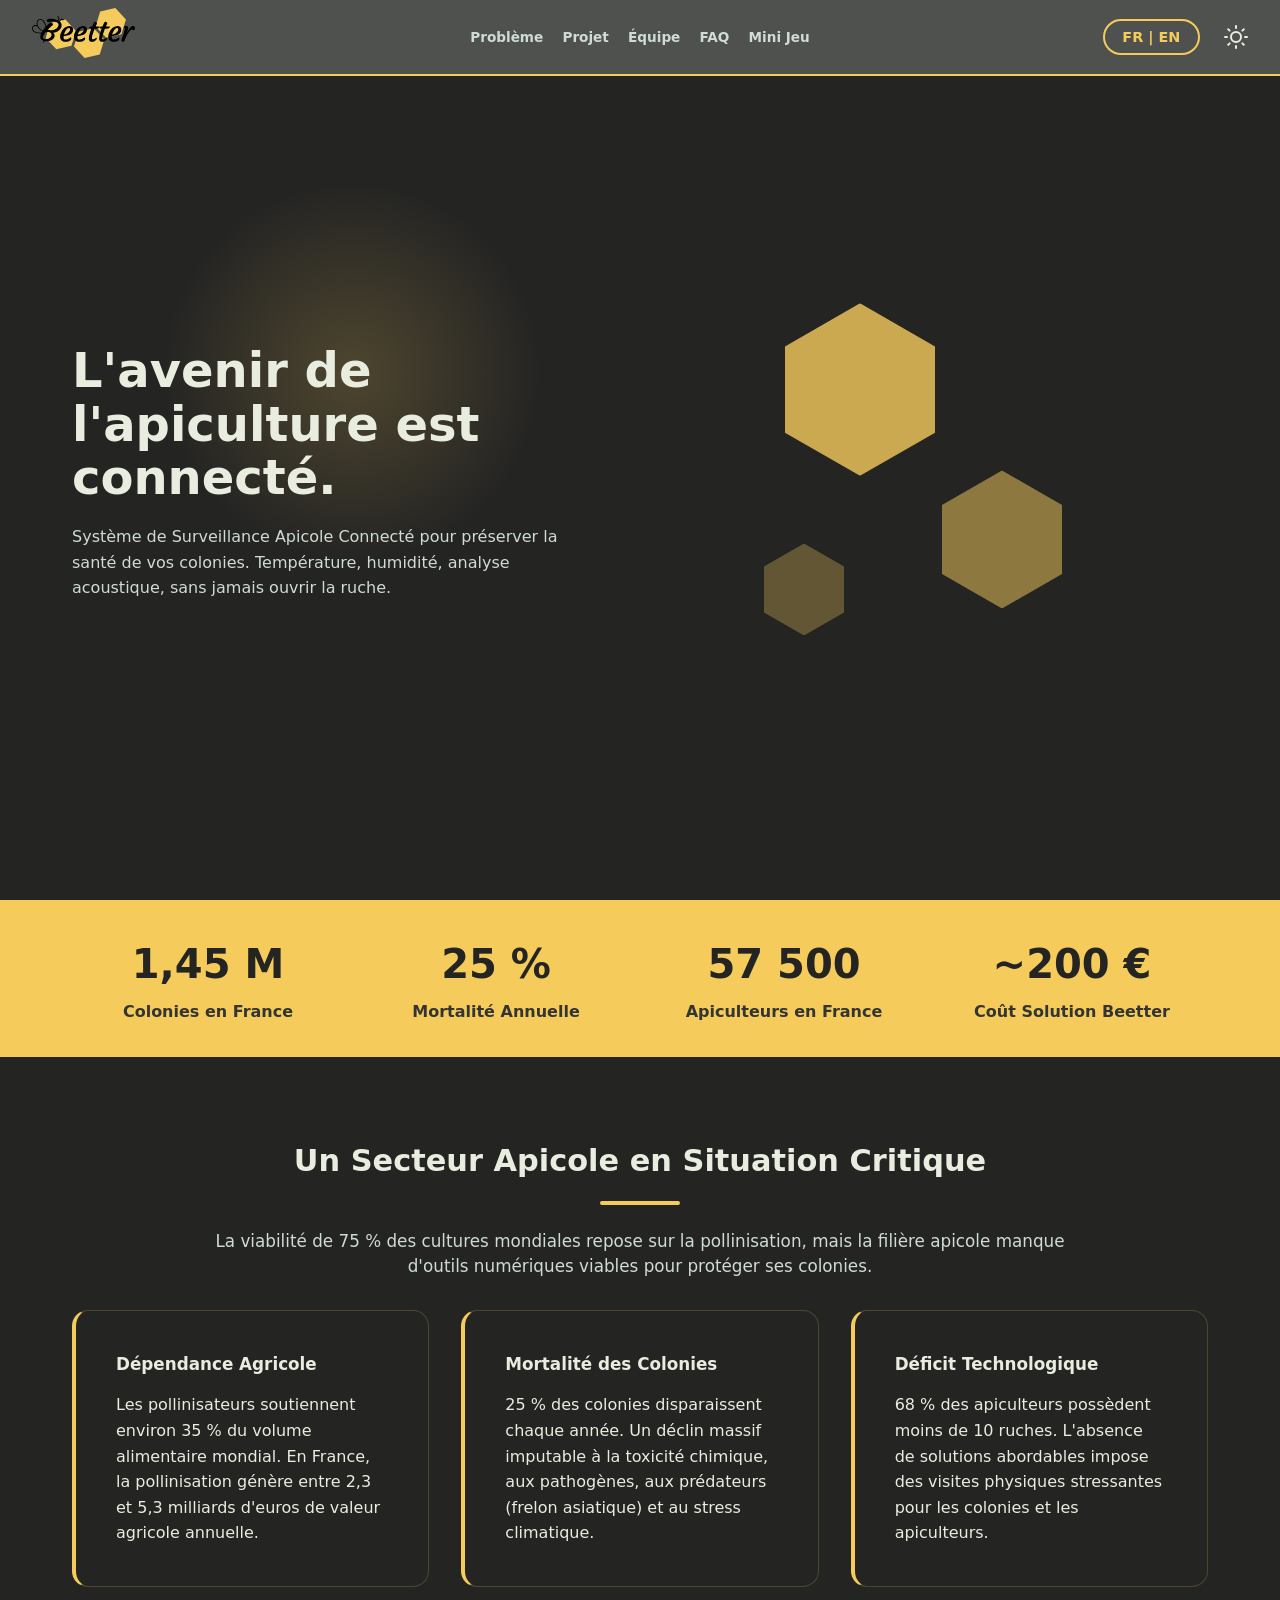
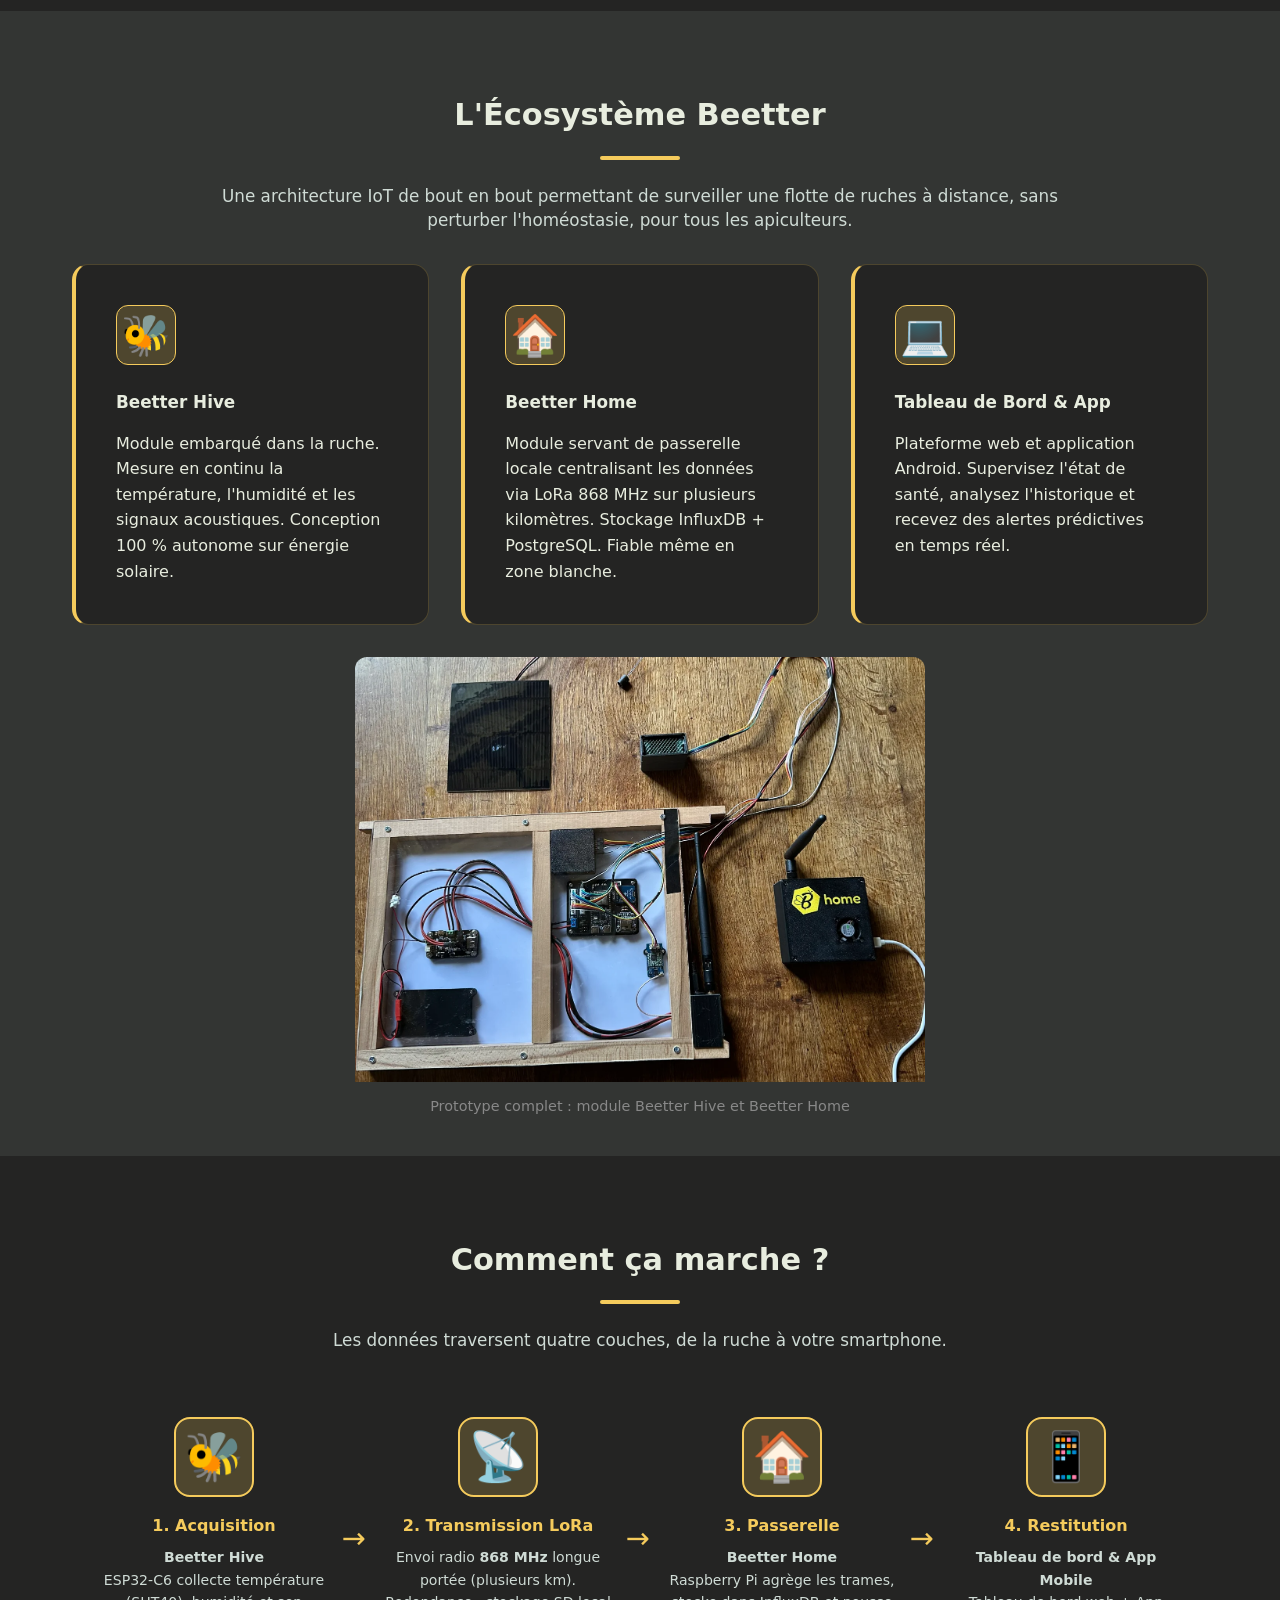
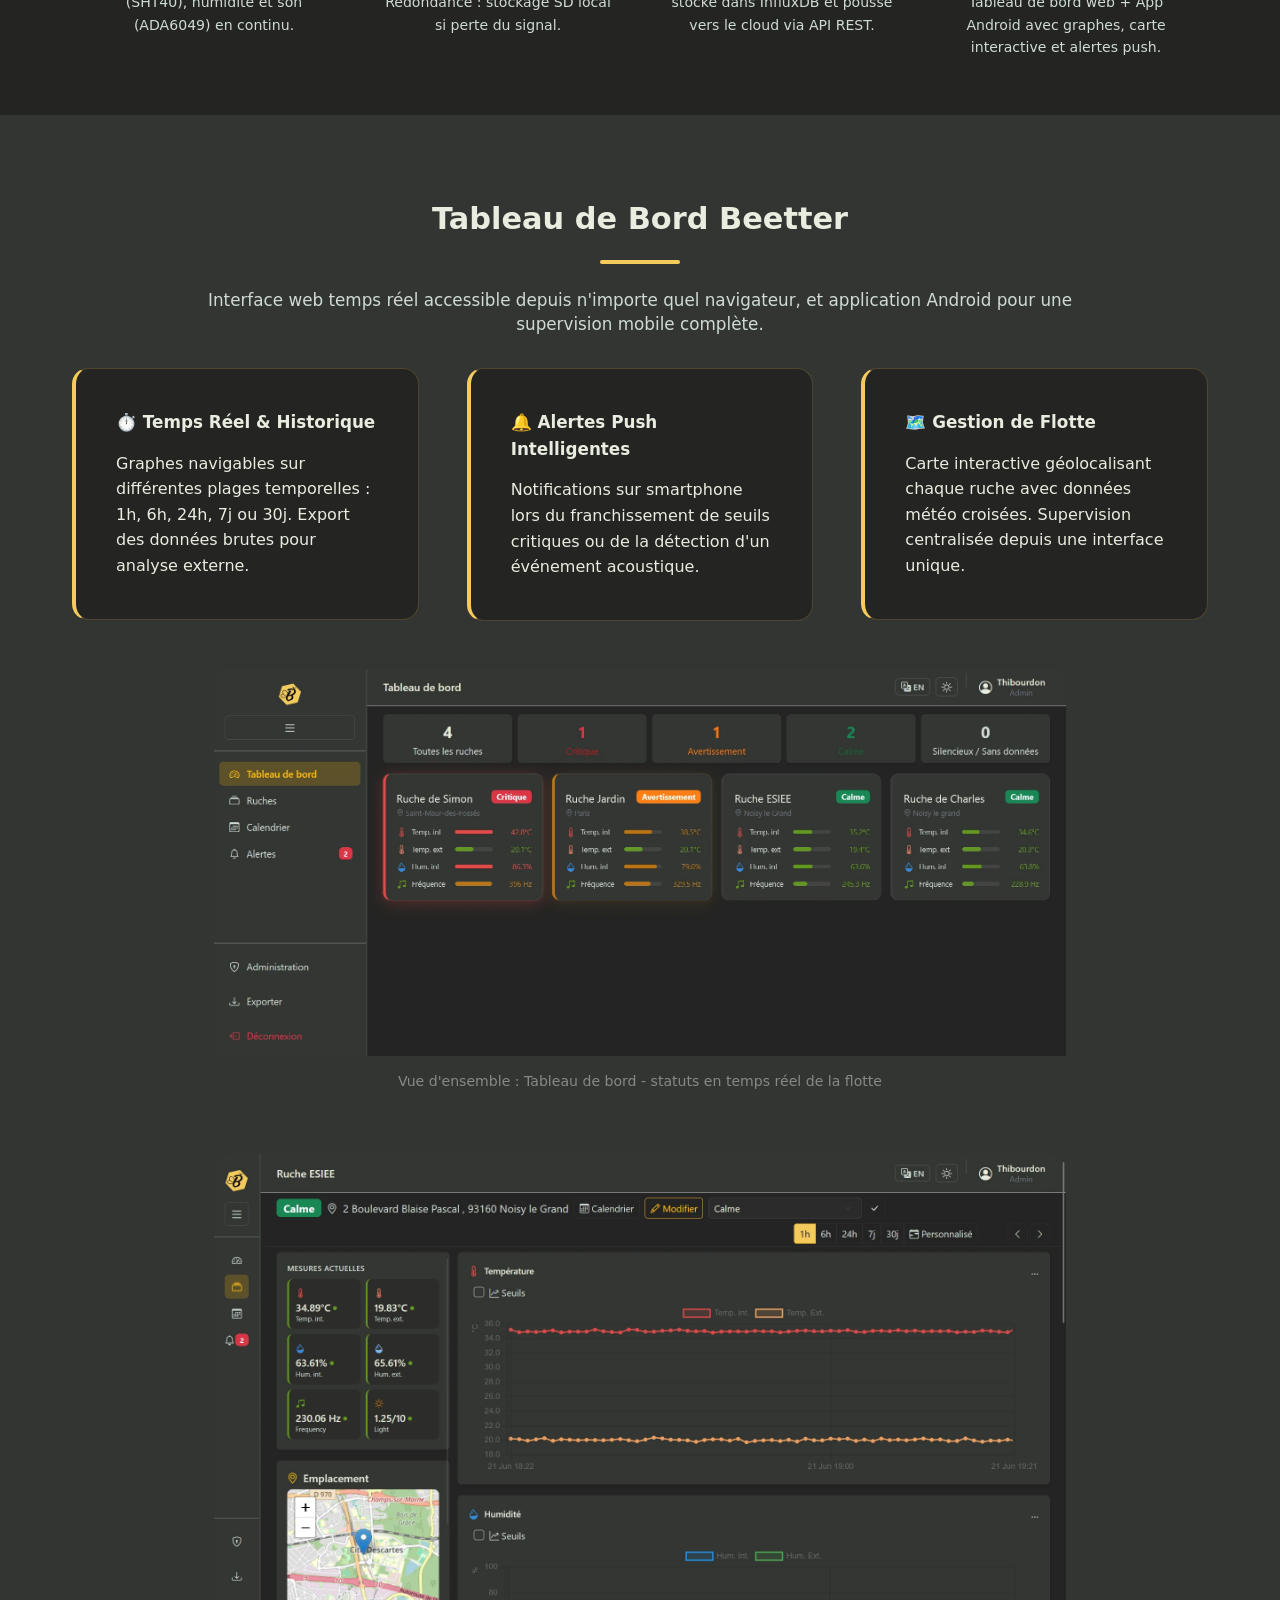
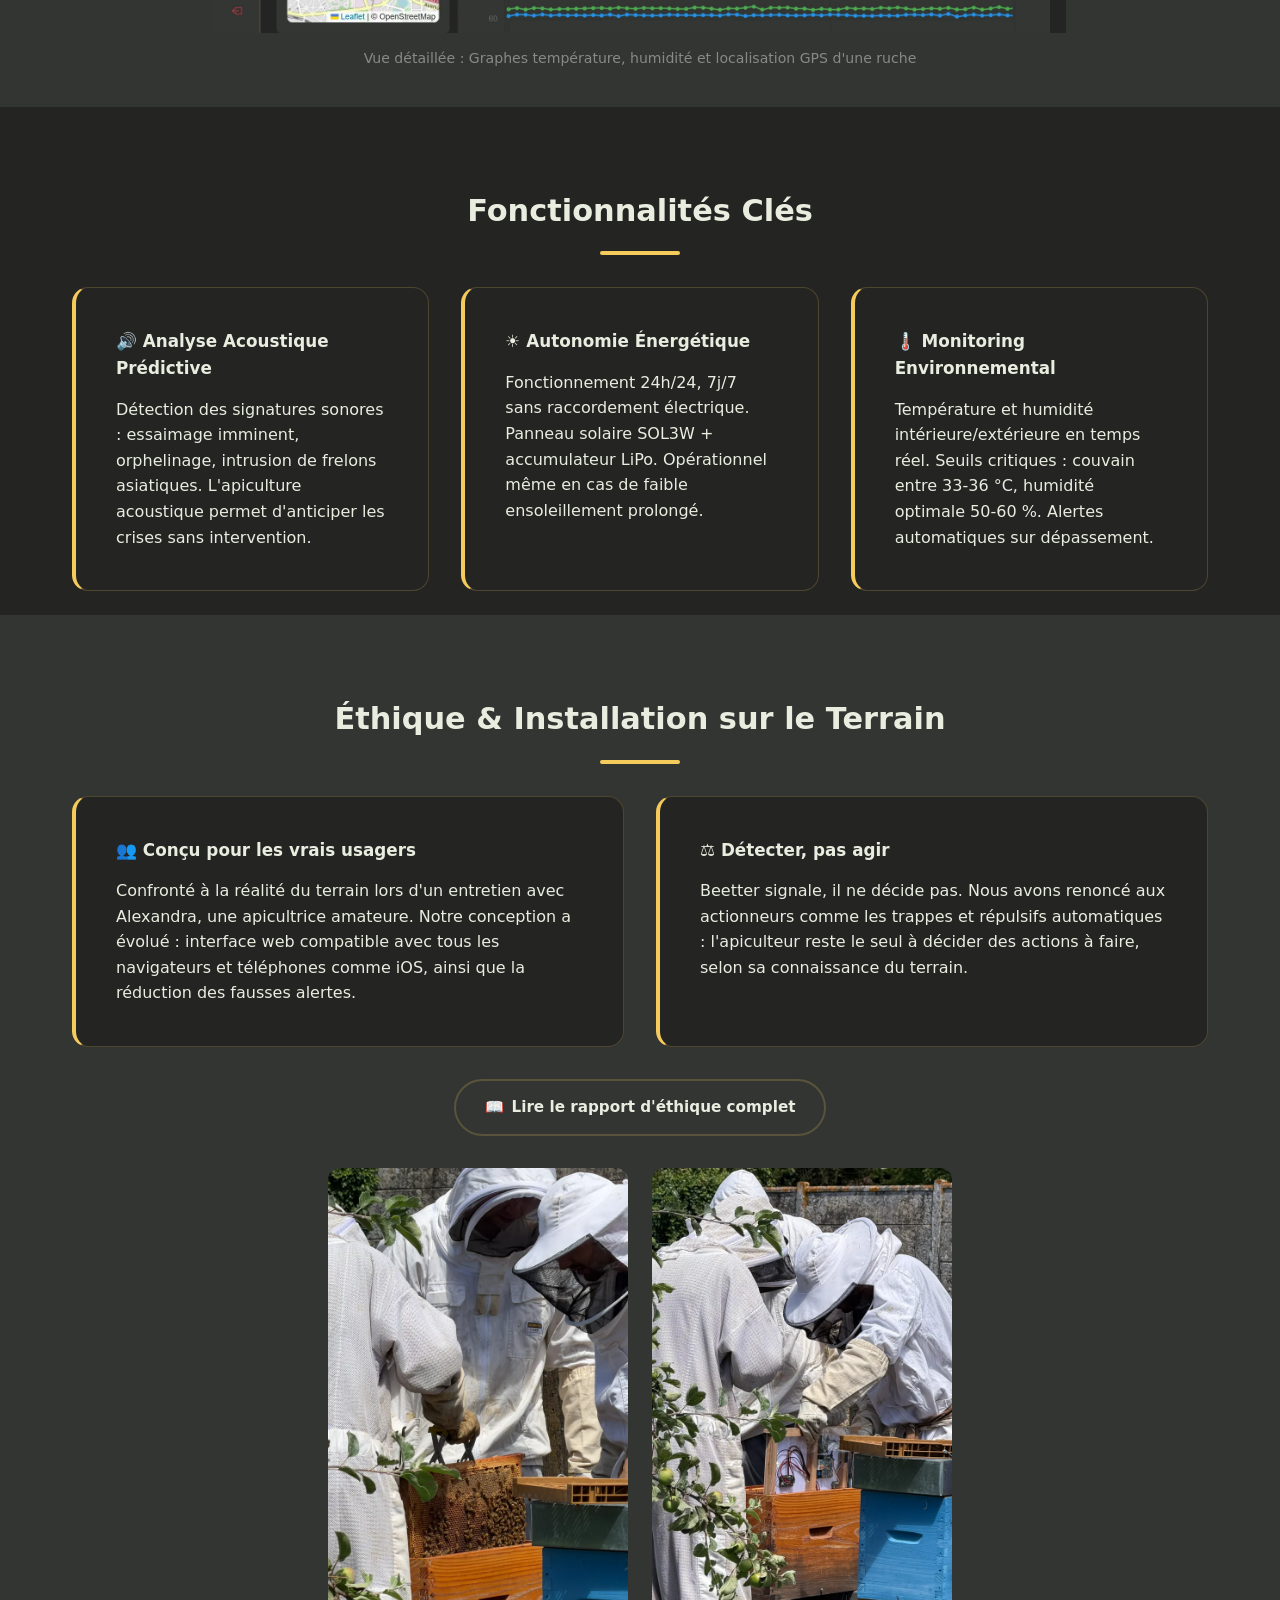
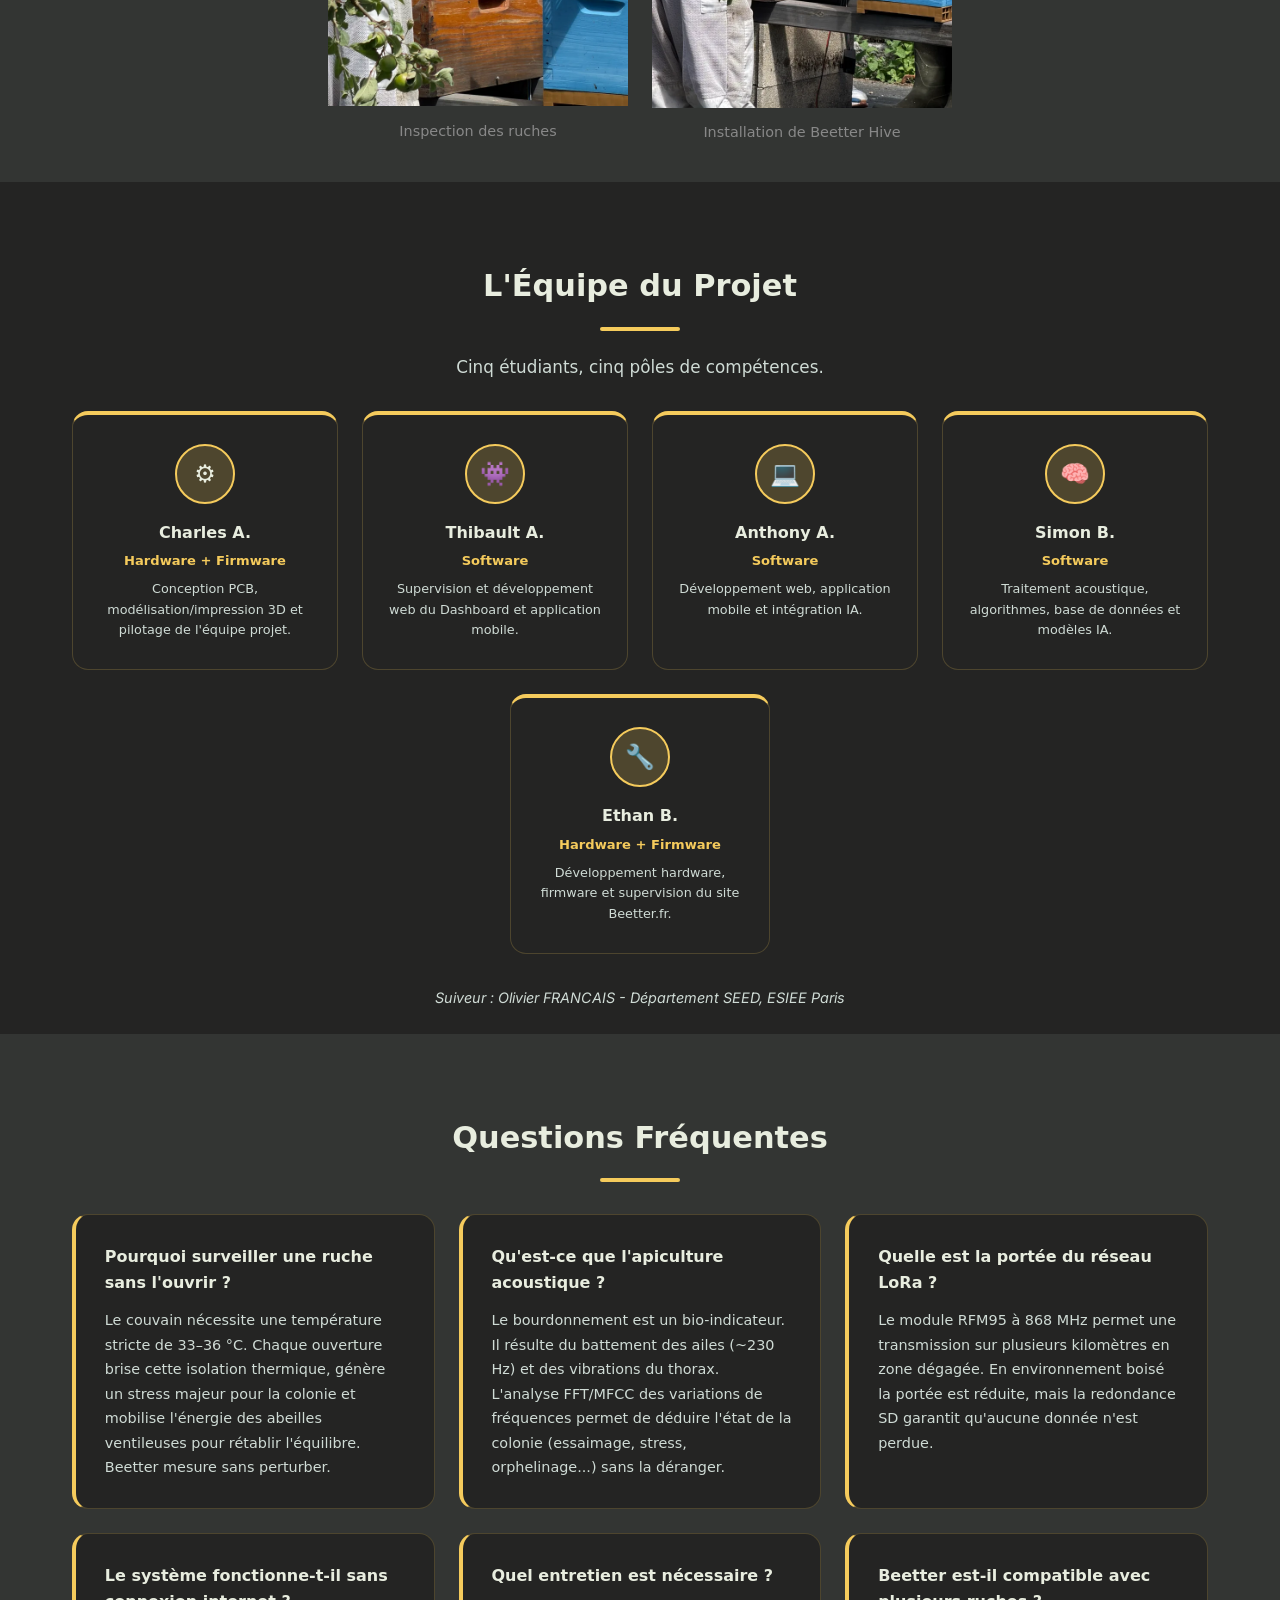
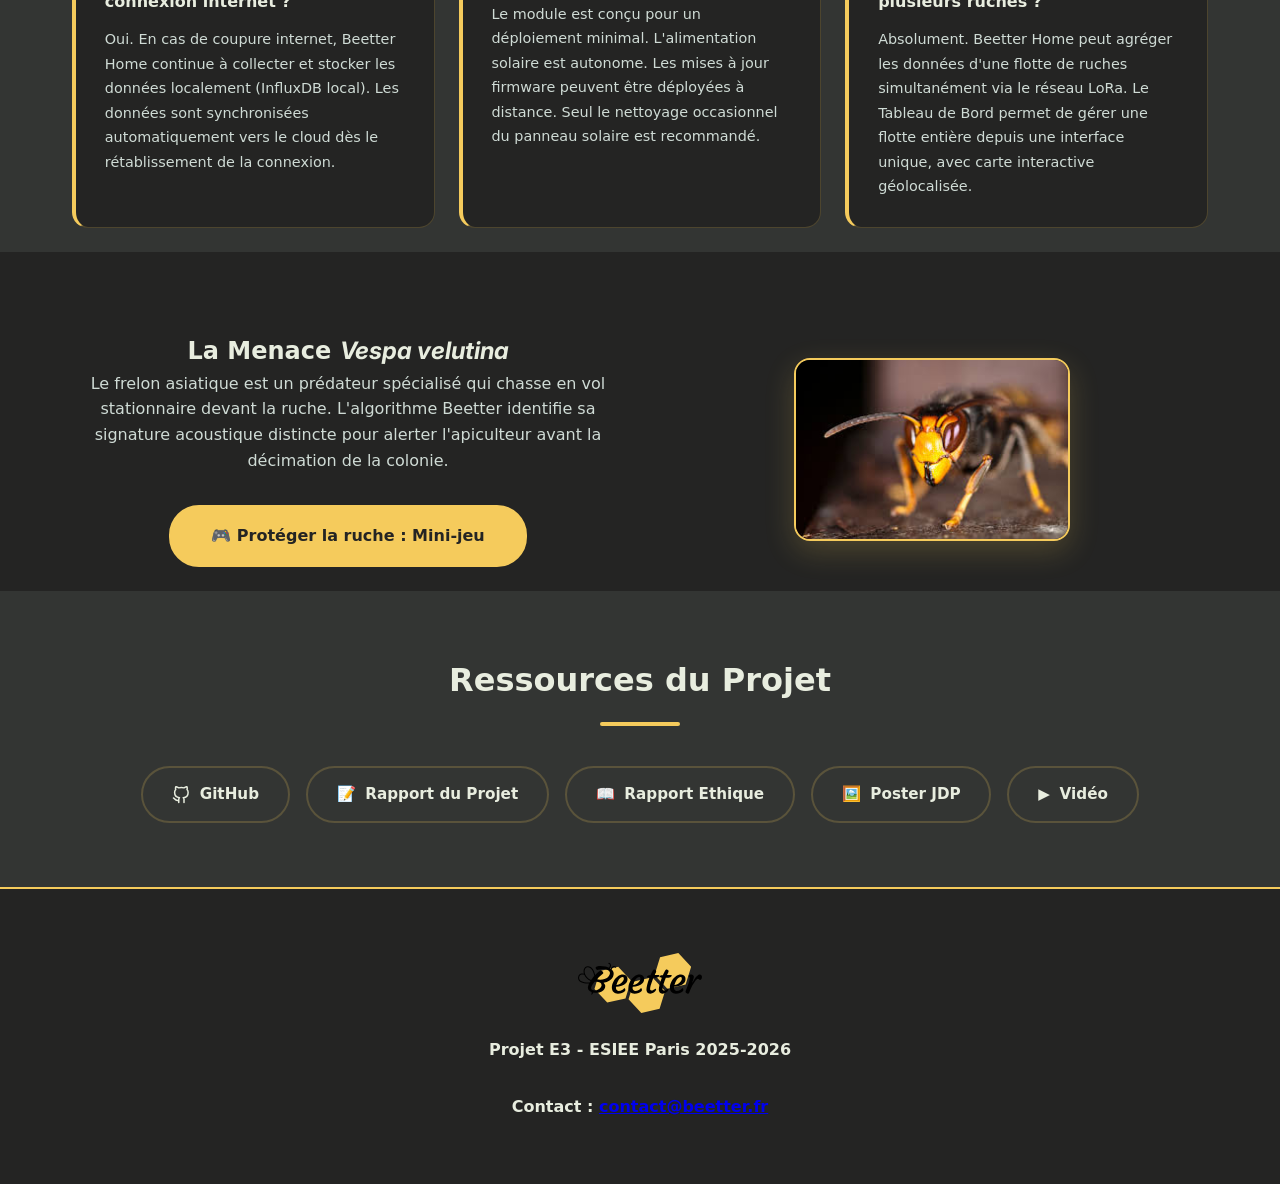
==== commit cee9957d: "fix : update" ====
--- a/website/index.html
+++ b/website/index.html
@@ -591,6 +591,10 @@
             </div>
             <p class="lang-fr">Projet E3 - ESIEE Paris 2025-2026</p>
             <p class="lang-en">E3 Project - ESIEE Paris 2025-2026</p>
+
+            <p class="lang-fr">Contact : <a href="mailto:contact@beetter.fr">contact@beetter.fr</a></p>
+            <p class="lang-en">Contact : <a href="mailto:contact@beetter.fr">contact@beetter.fr</a></p>
+
         </div>
     </footer>
 
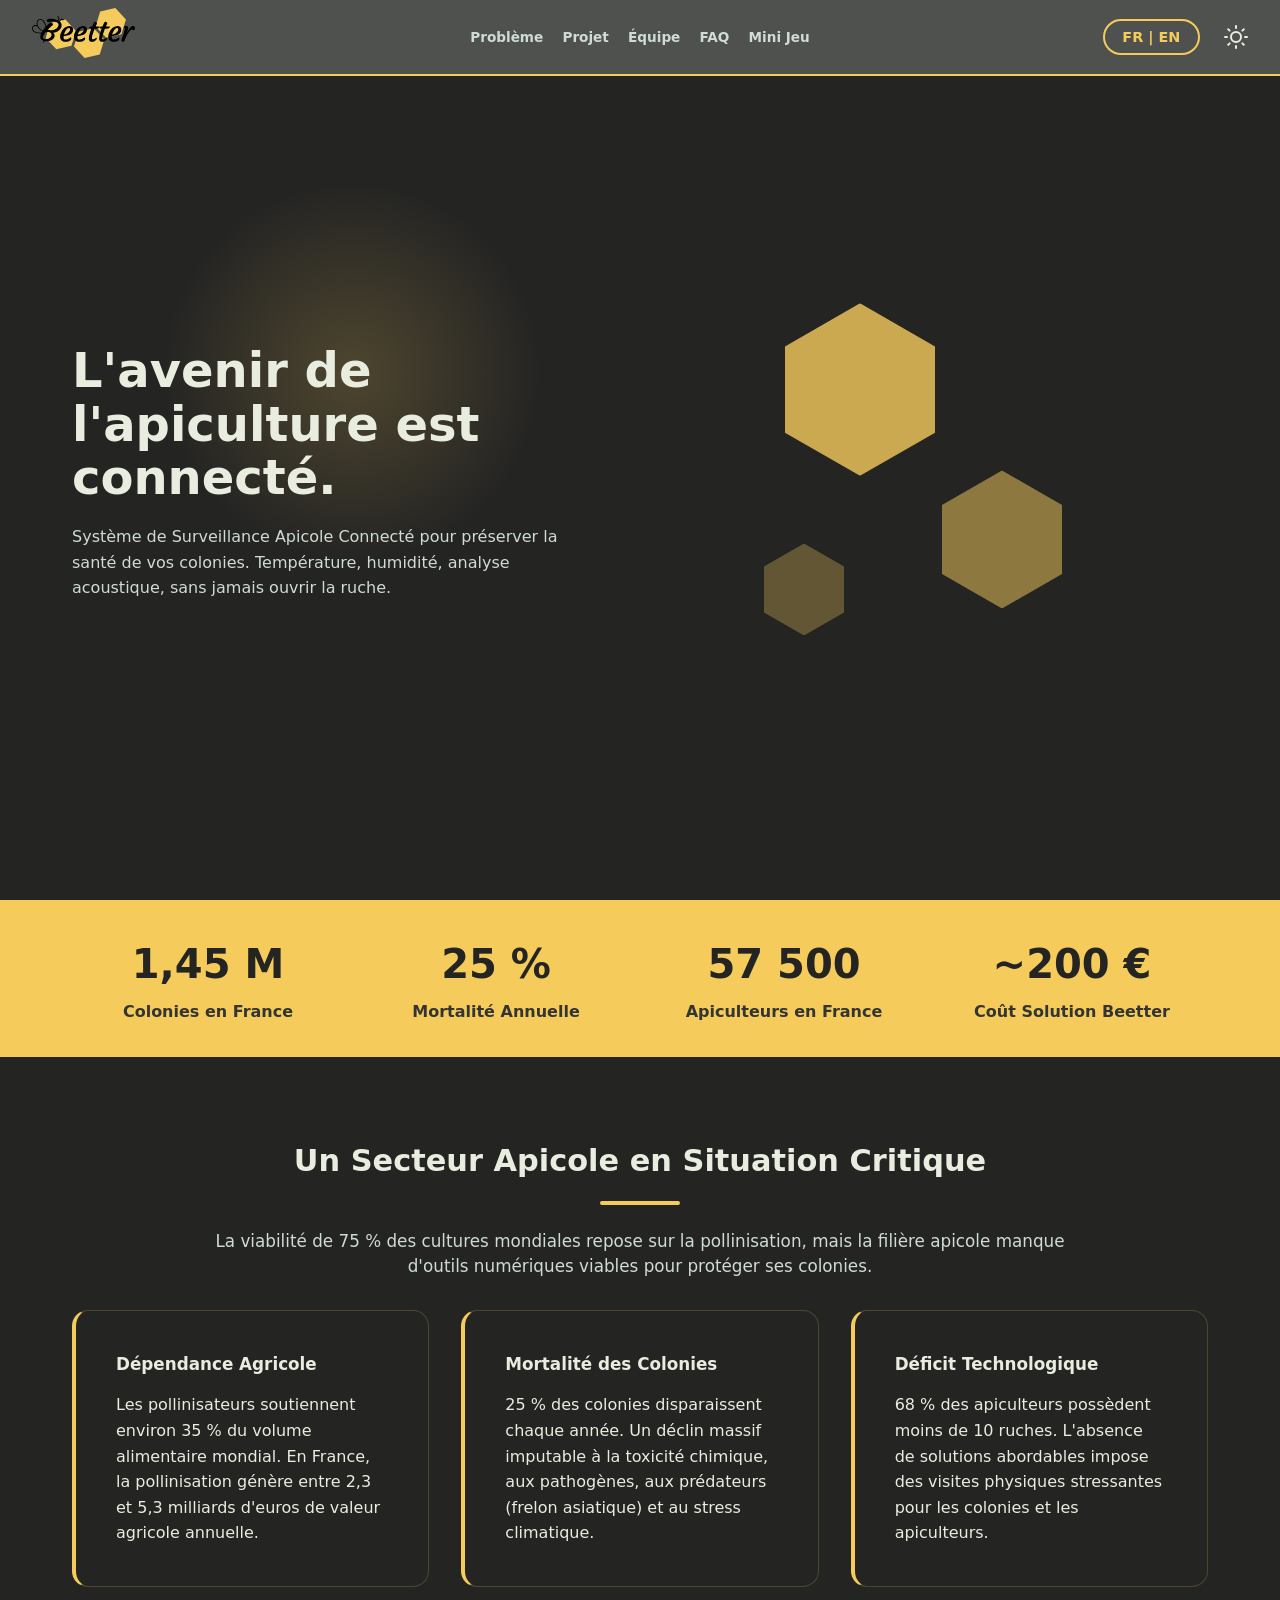
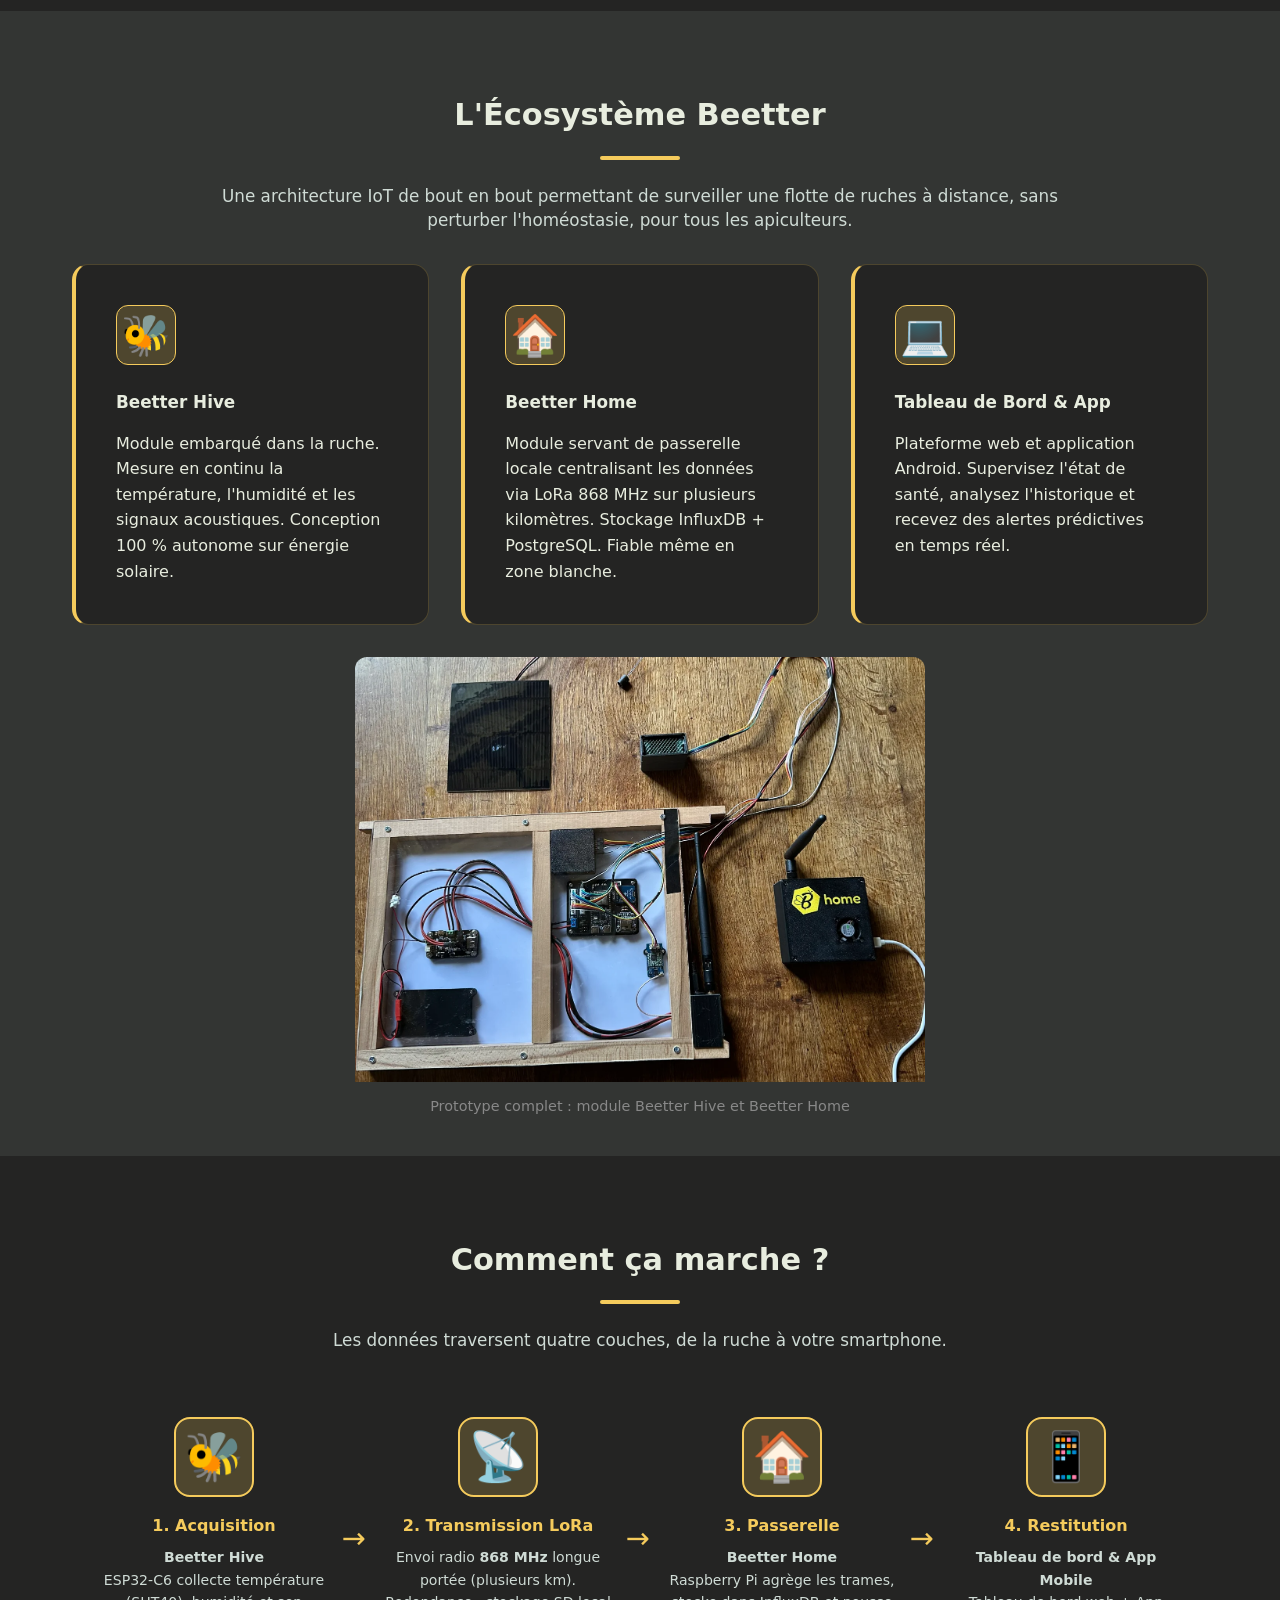
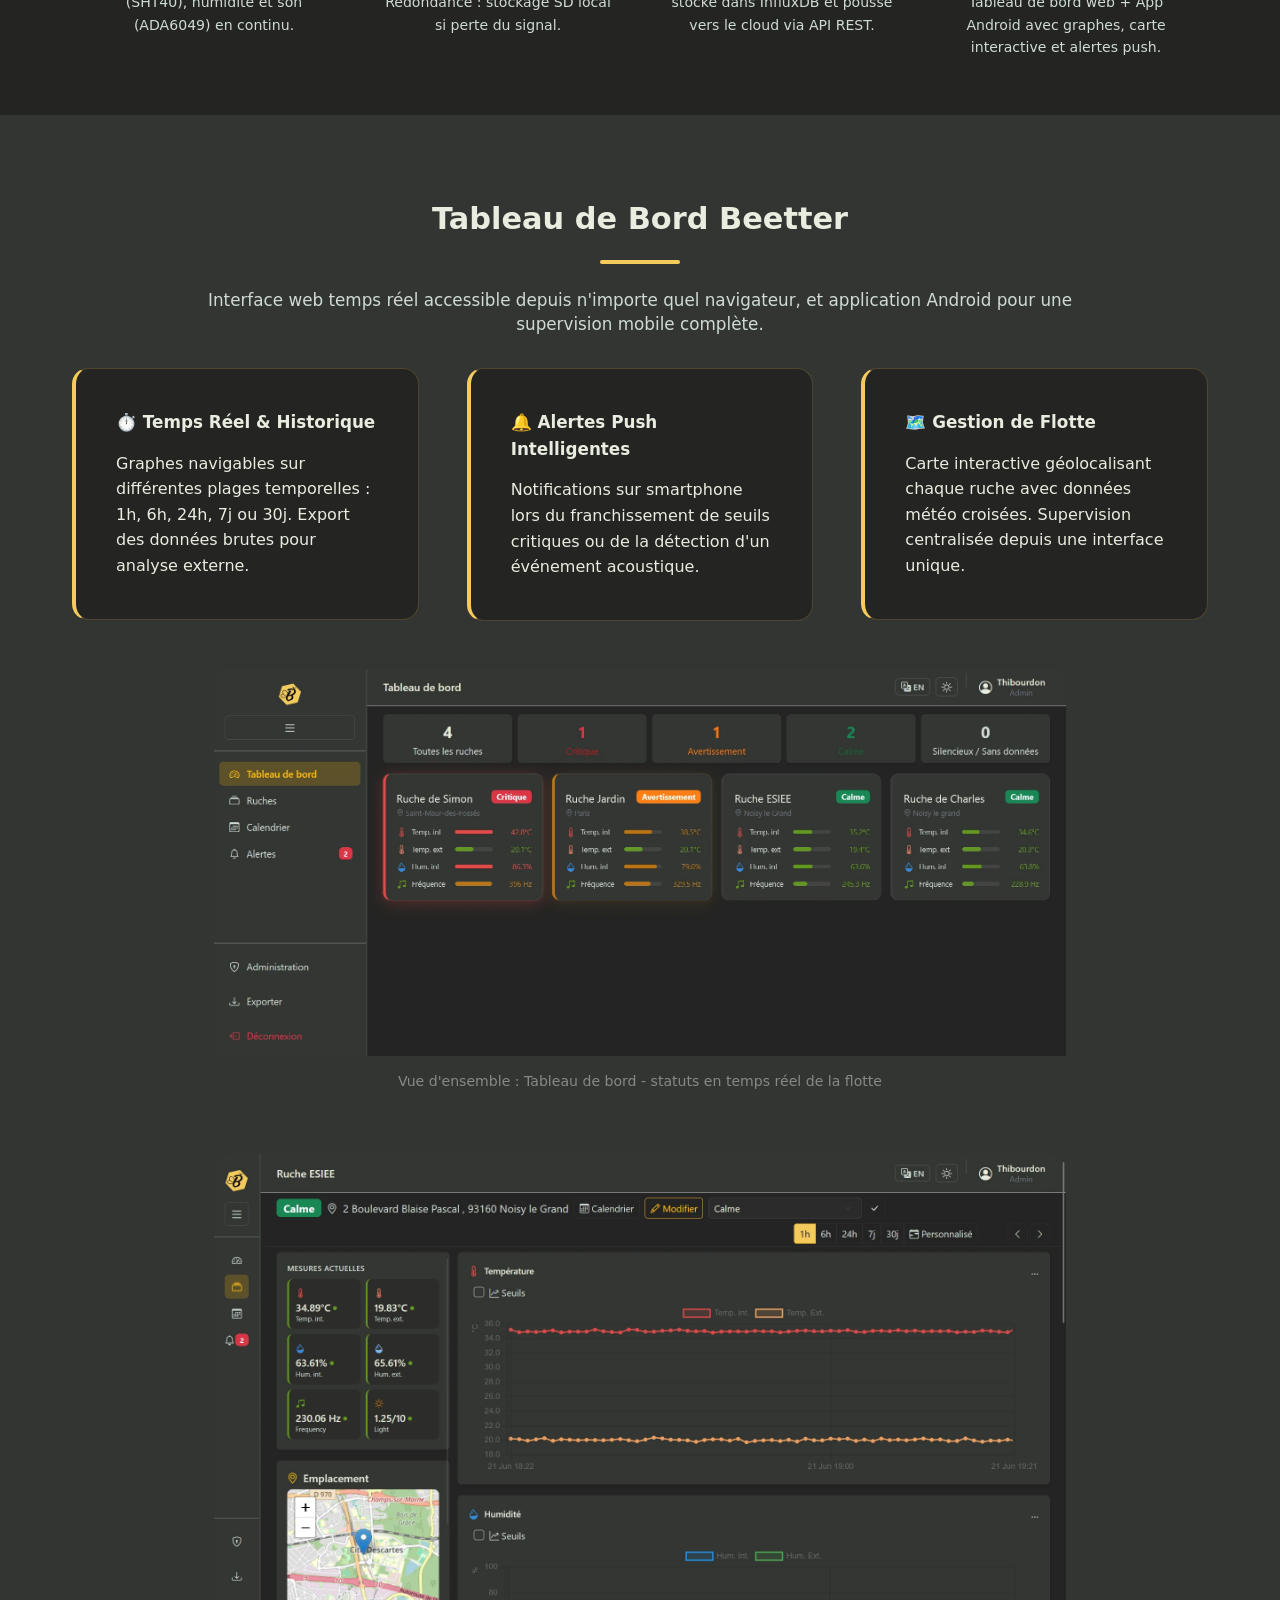
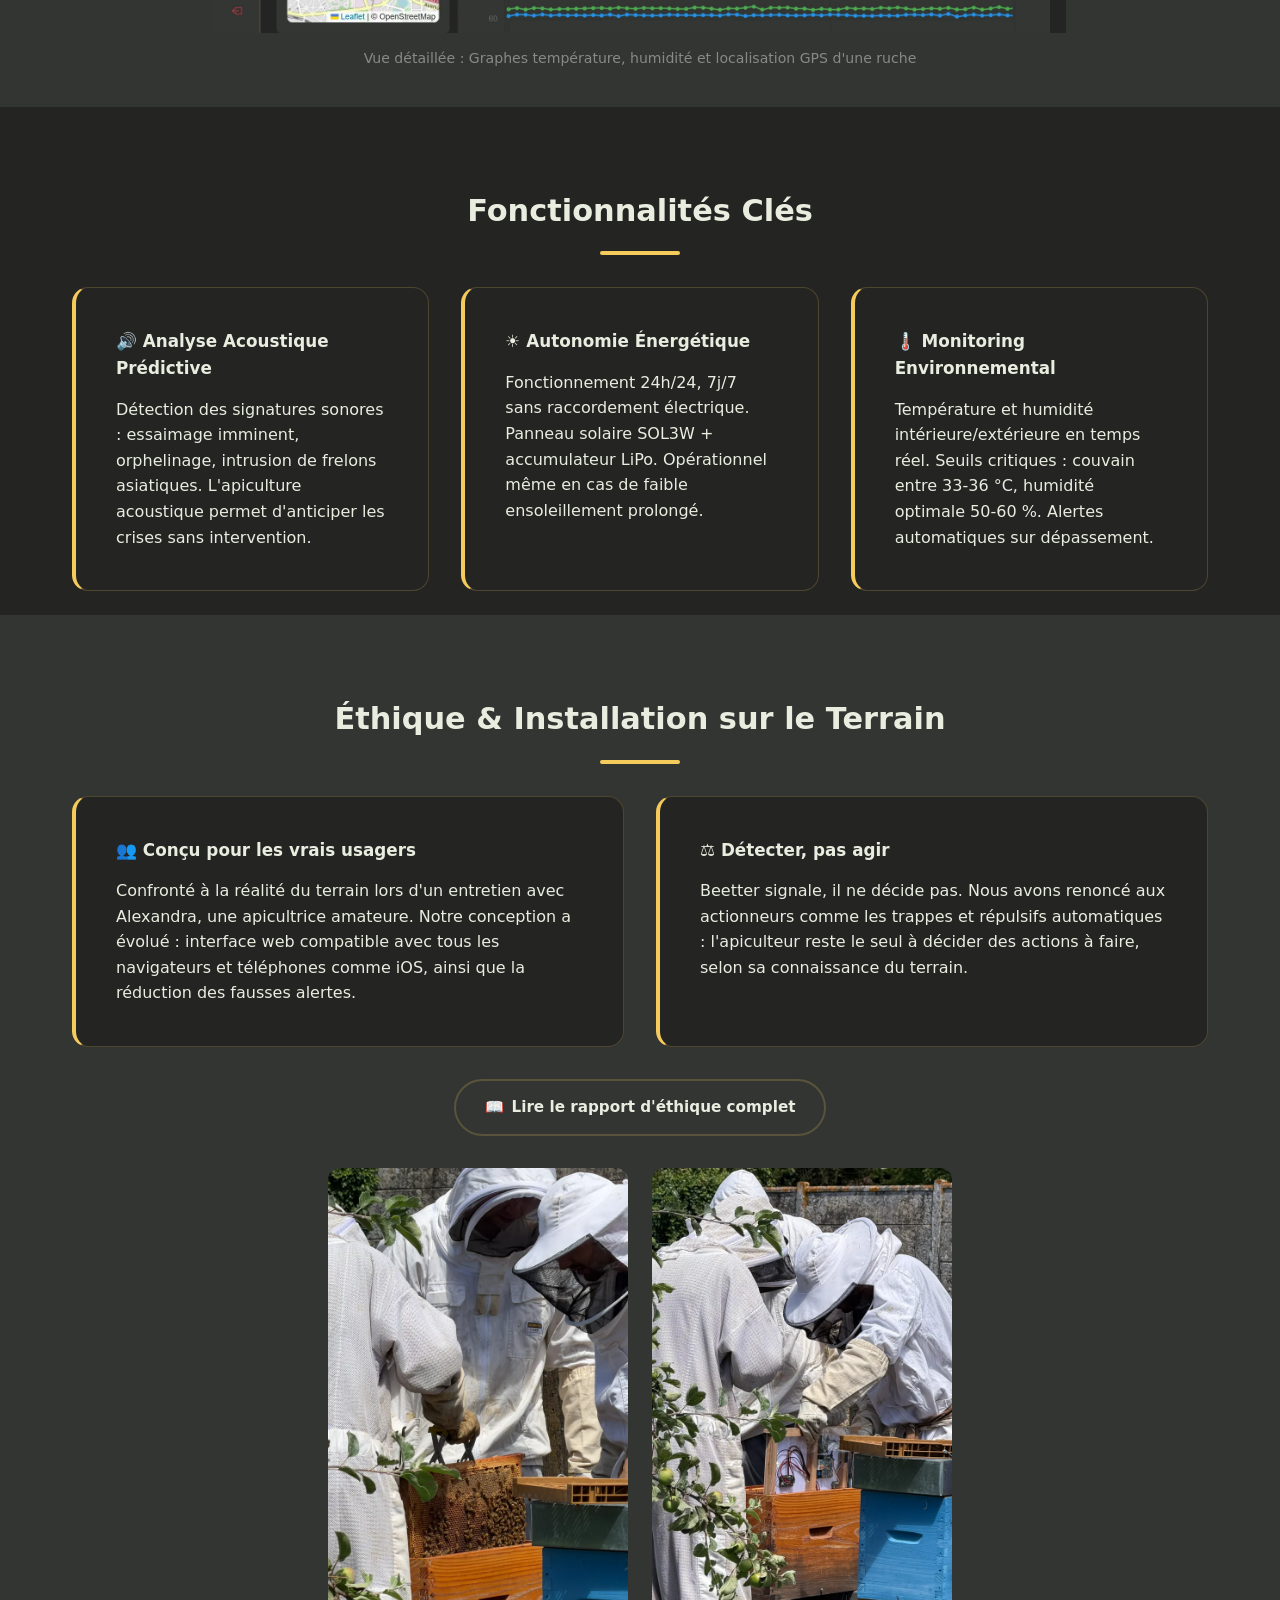
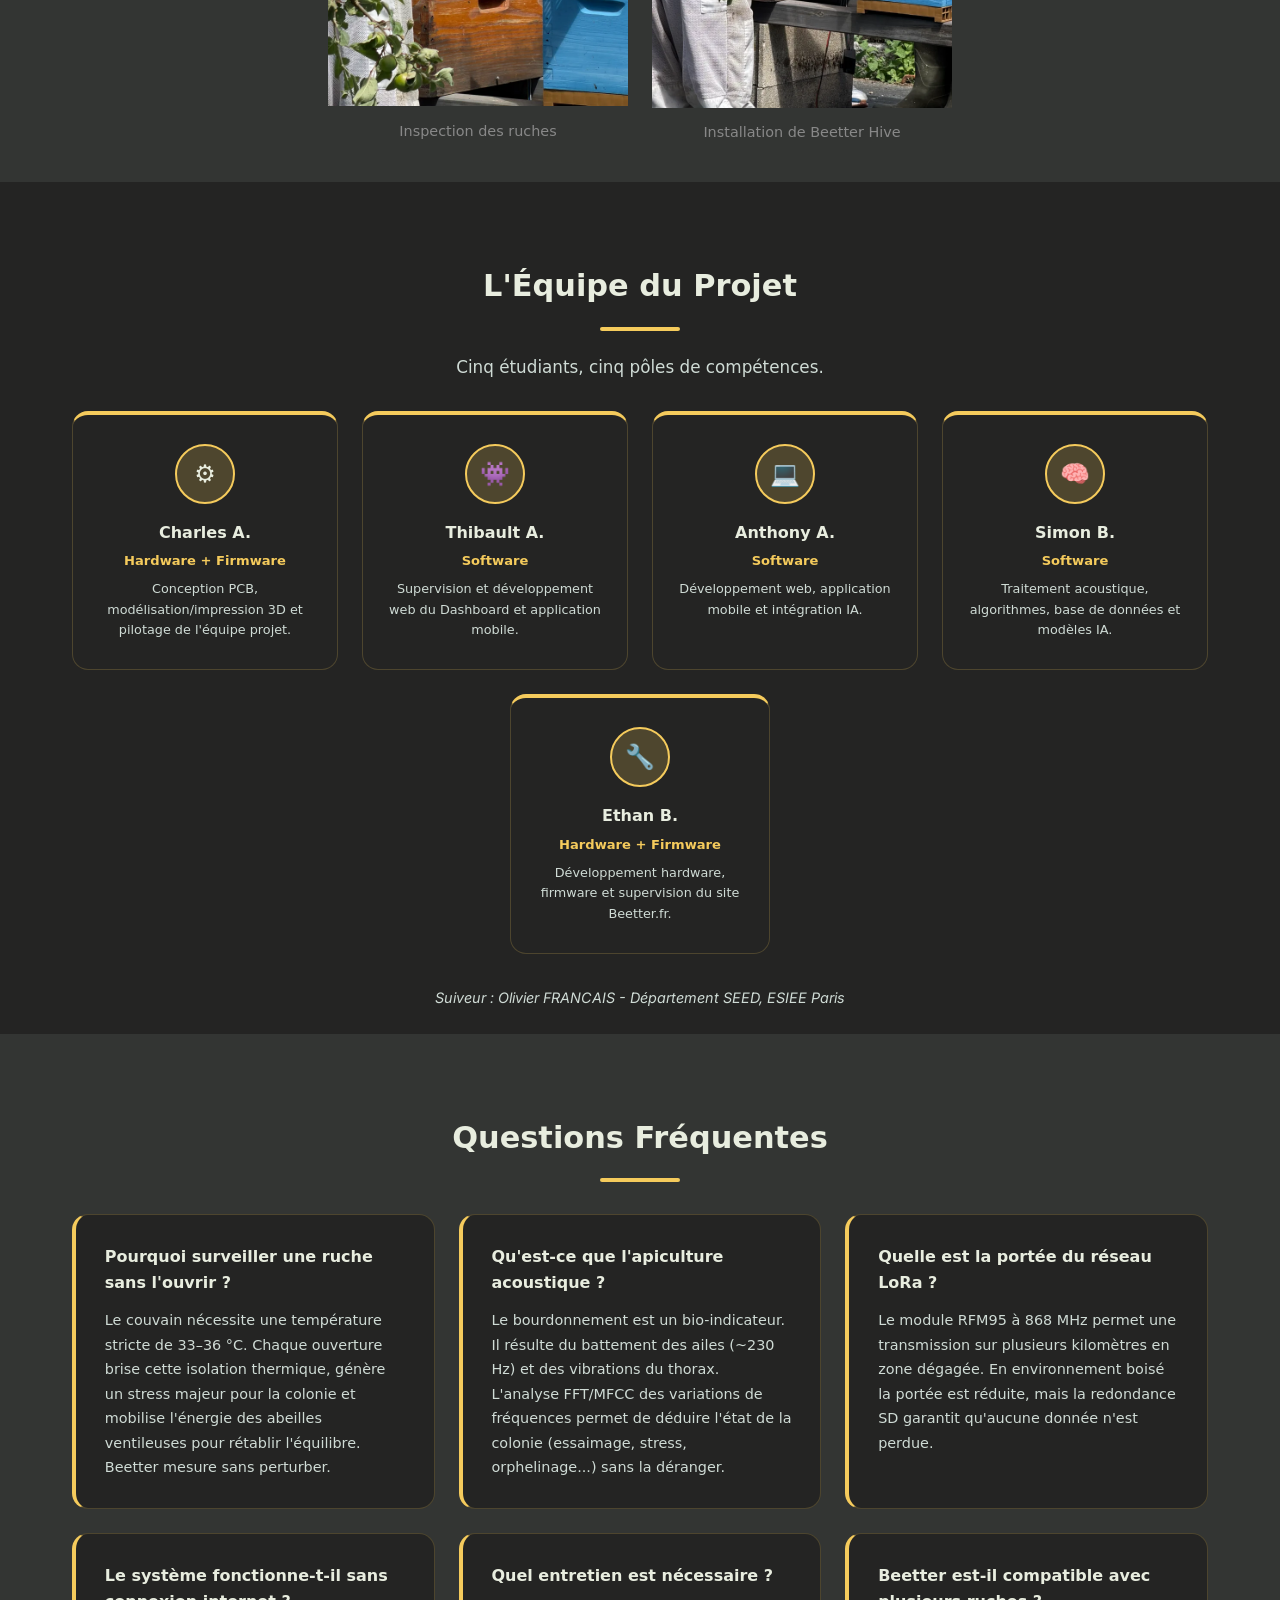
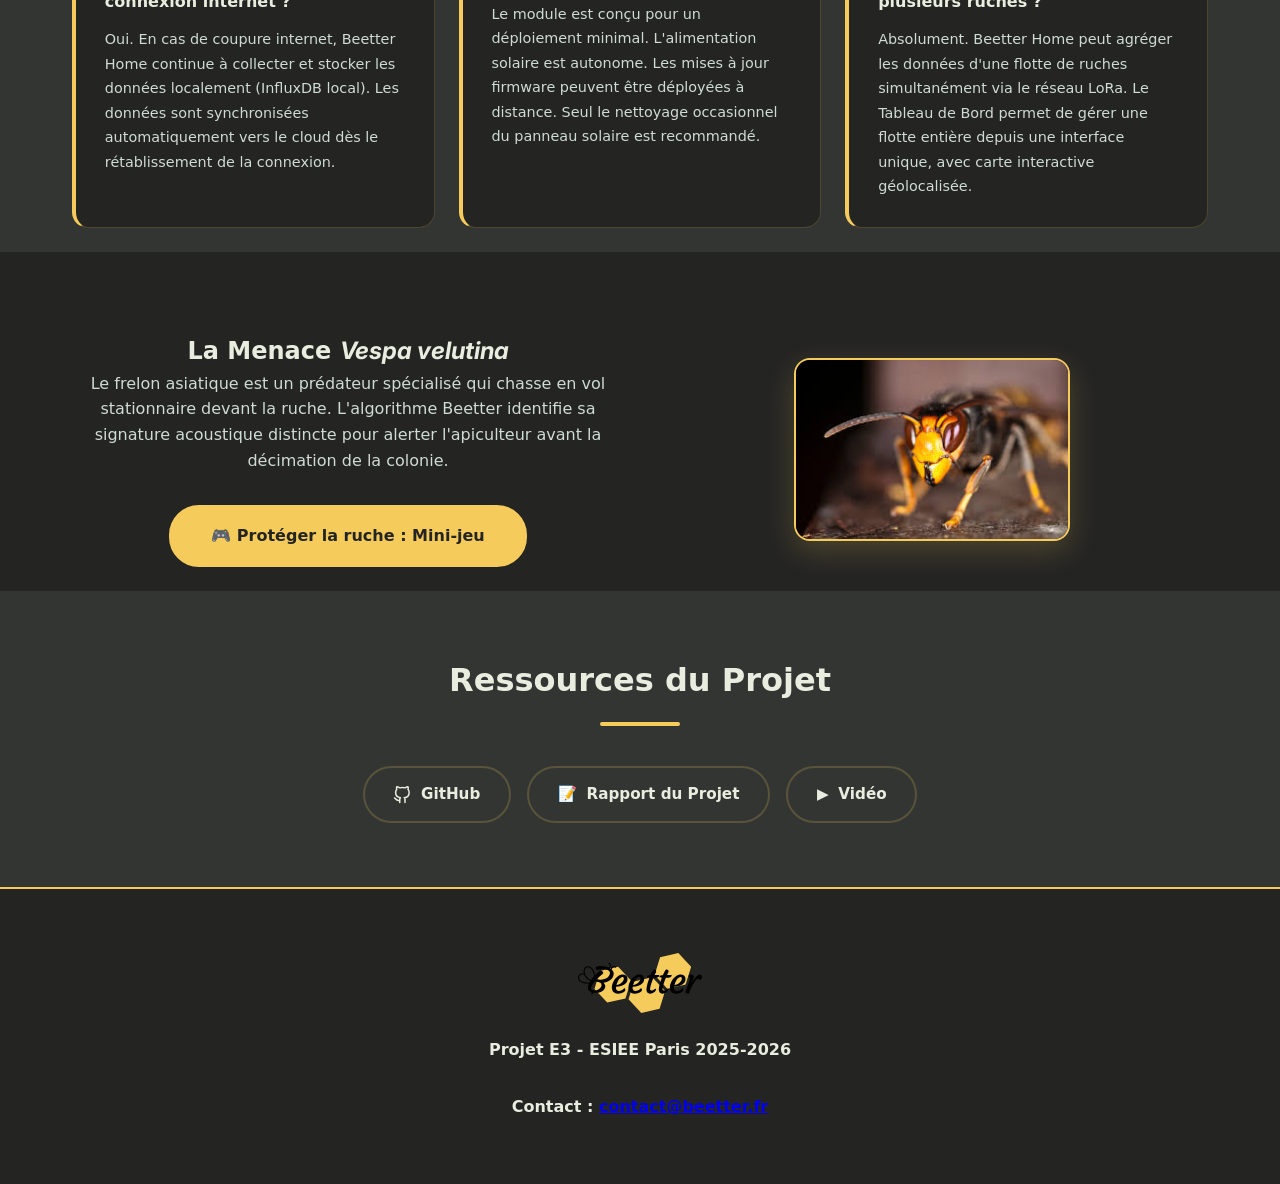
==== commit 7644404b: "fix : remove ethics & poster + reports updated" ====
--- a/website/index.html
+++ b/website/index.html
@@ -556,22 +556,10 @@
                     <svg xmlns="http://www.w3.org/2000/svg" width="18" height="18" viewBox="0 0 24 24" fill="none" stroke="currentColor" stroke-width="2" stroke-linecap="round" stroke-linejoin="round" aria-hidden="true"><path d="M9 19c-5 1.5-5-2.5-7-3m14 6v-3.87a3.37 3.37 0 0 0-.94-2.61c3.14-.35 6.44-1.54 6.44-7A5.44 5.44 0 0 0 20 4.77 5.07 5.07 0 0 0 19.91 1S18.73.65 16 2.48a13.38 13.38 0 0 0-7 0C6.27.65 5.09 1 5.09 1A5.07 5.07 0 0 0 5 4.77a5.44 5.44 0 0 0-1.5 3.78c0 5.42 3.3 6.61 6.44 7A3.37 3.37 0 0 0 9 18.13V22"></path></svg>
                     GitHub
                 </a>
-                <a href="docs/Rapport_Projet_Beetter.pdf" target="_blank" rel="noopener noreferrer" class="resource-btn resource-btn-secondary">
+                <a href="docs/Rapport_Beetter.pdf" target="_blank" rel="noopener noreferrer" class="resource-btn resource-btn-secondary">
                     <span aria-hidden="true">📝</span>
                     <span class="lang-fr">Rapport du Projet</span>
                     <span class="lang-en">Project Report</span>
-                </a>
-
-                <a href="docs/Rapport_Ethique_BERDUGO_AZZA_AGUEH_AUCOUTURIER_BOURGOIS.pdf" target="_blank" rel="noopener noreferrer" class="resource-btn resource-btn-secondary">
-                    <span aria-hidden="true">📖</span>
-                    <span class="lang-fr">Rapport Ethique</span>
-                    <span class="lang-en">Ethics Report</span>
-                </a>
-
-                <a href="docs/JDP_Affiche_Beetter_2026.pdf" target="_blank" rel="noopener noreferrer" class="resource-btn resource-btn-secondary">
-                    <span aria-hidden="true">🖼️</span>
-                    <span class="lang-fr">Poster JDP</span>
-                    <span class="lang-en">JDP Poster</span>
                 </a>
 
                 <a href="https://www.youtube.com/watch?v=NE_tEkQl7Ec" target="_blank" rel="noopener noreferrer" class="resource-btn resource-btn-secondary">
